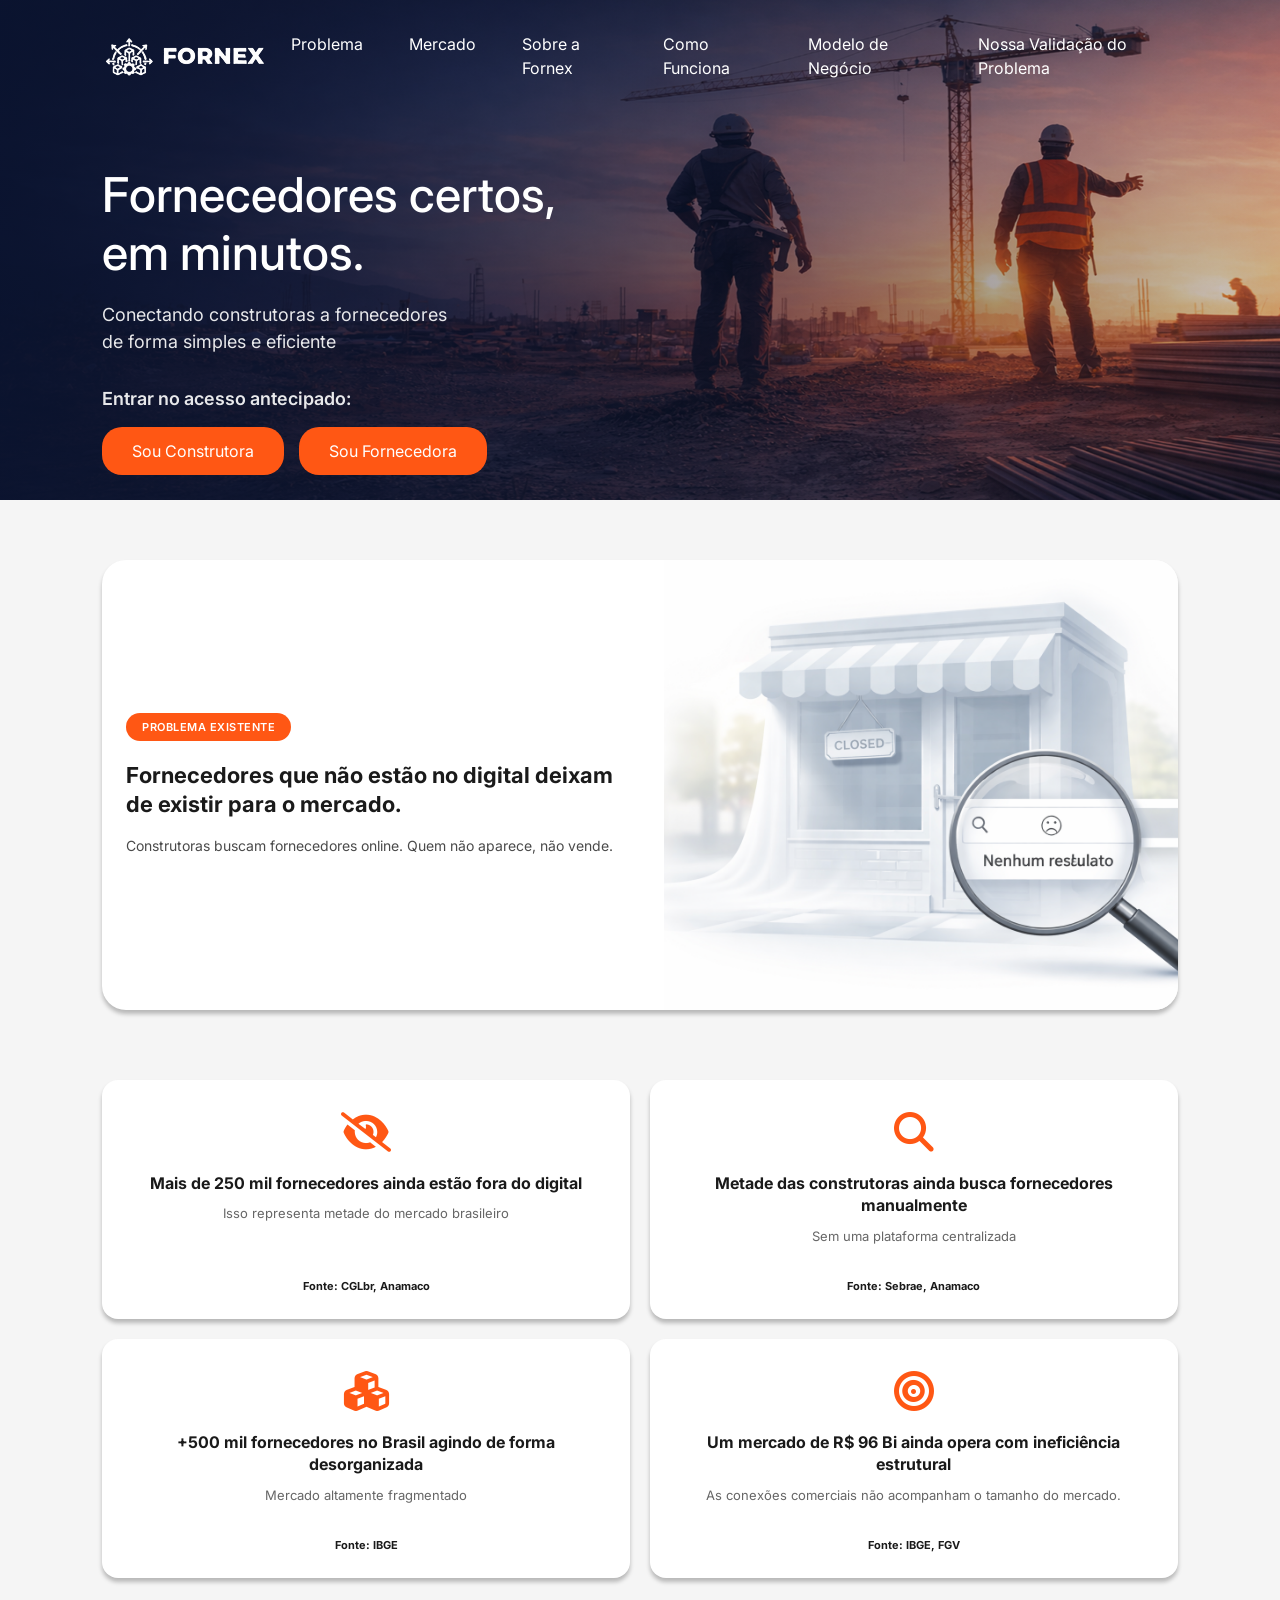
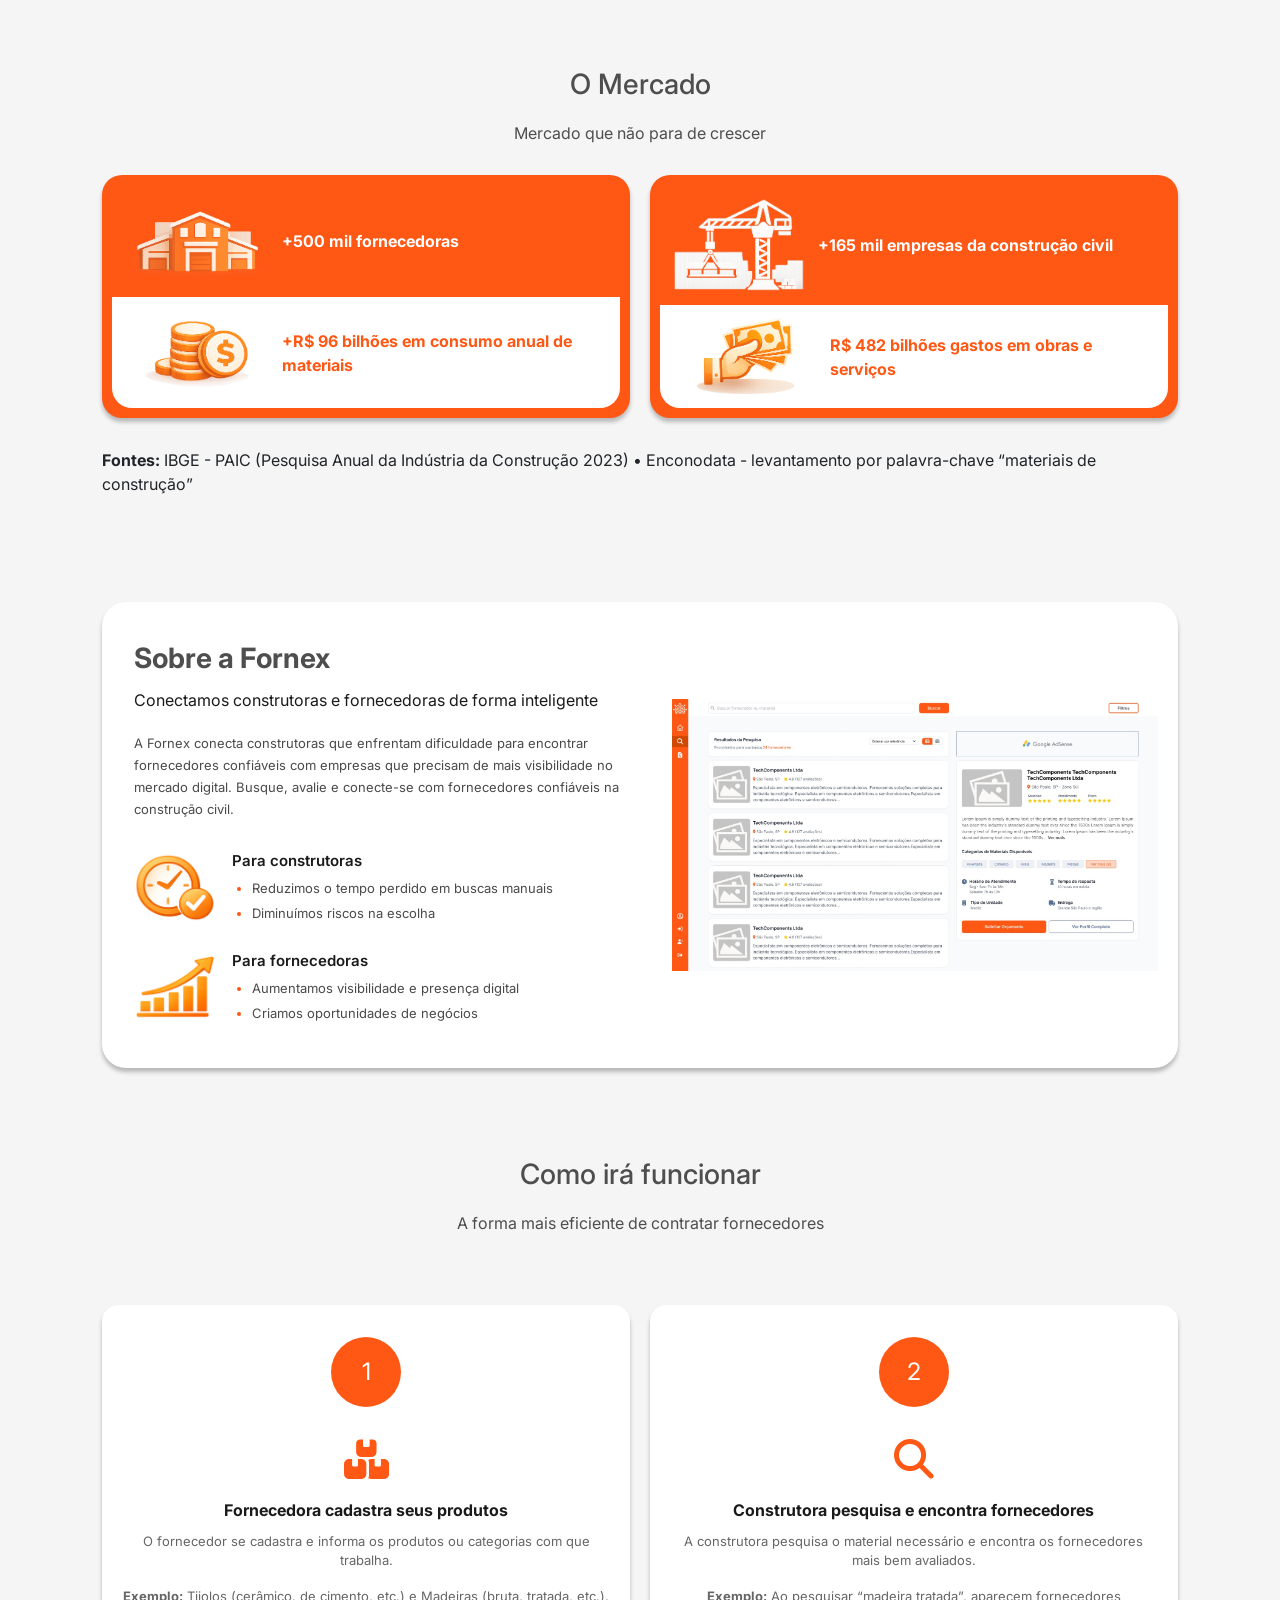
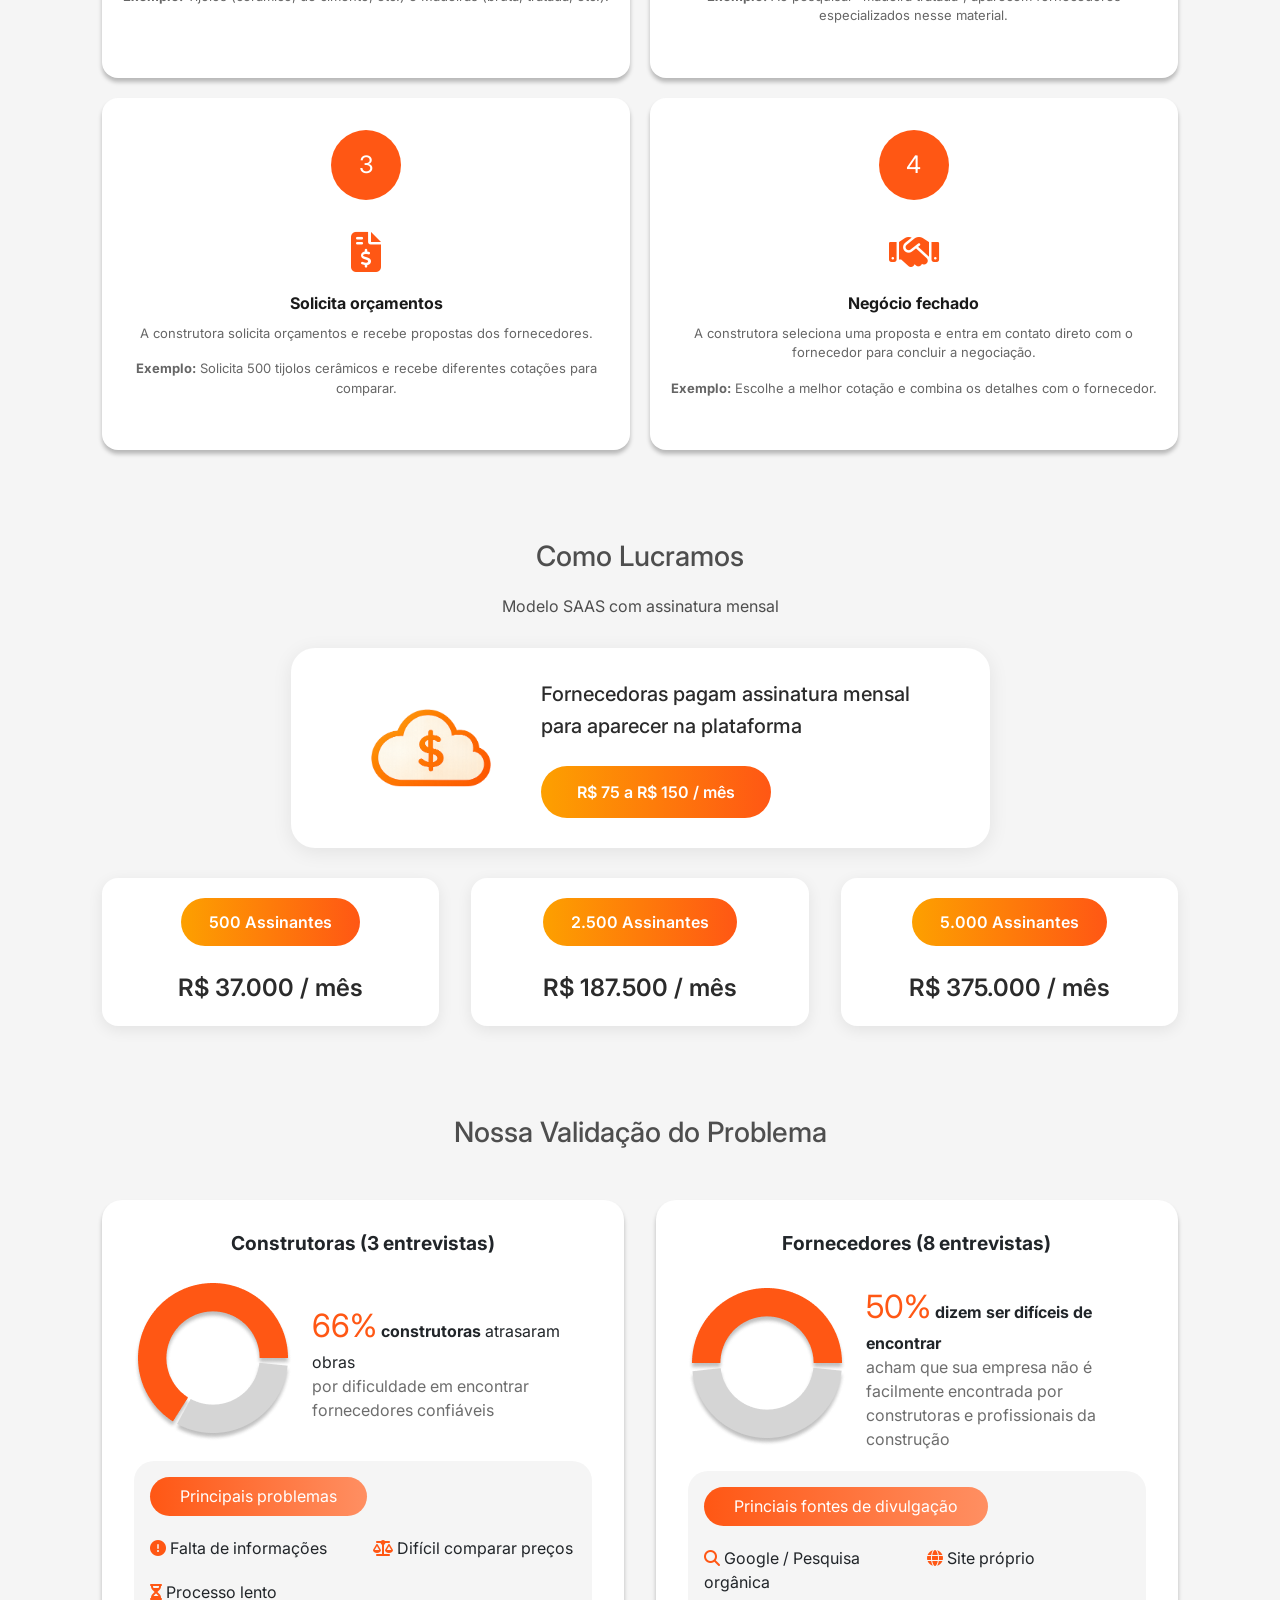
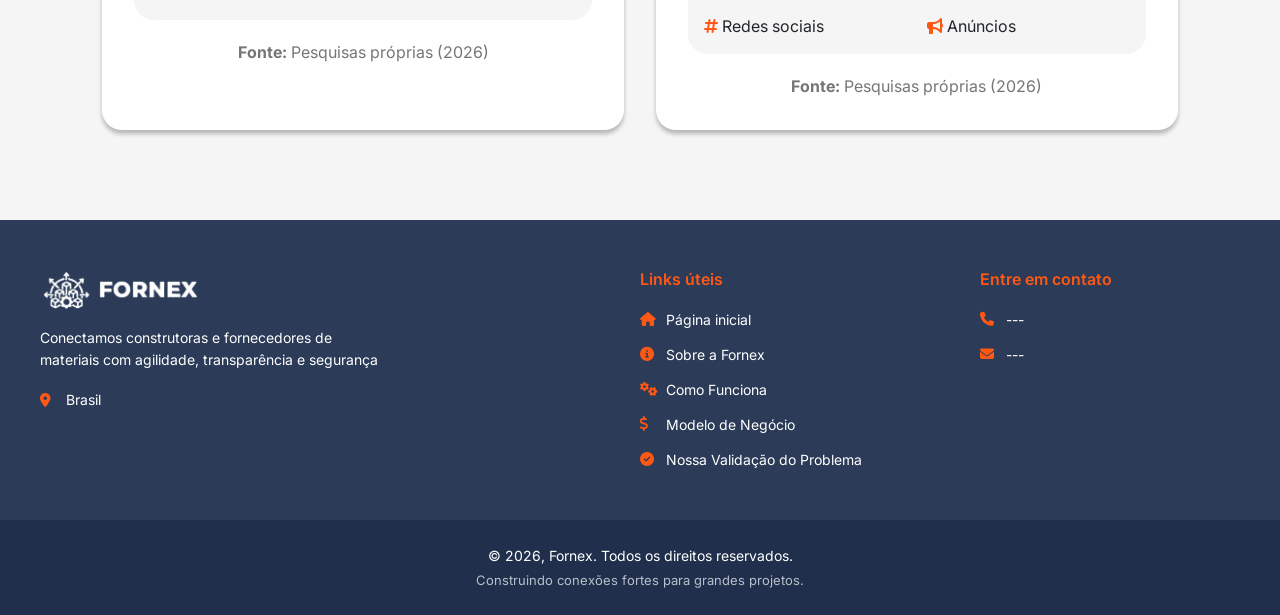
==== index.html @ e007c9b8 "fixing inconsistencies" ====
<!DOCTYPE html>
<html lang="pt-br">

<head>
    <meta charset="UTF-8">
    <meta name="viewport" content="width=device-width, initial-scale=1.0">
    <title>Fornex</title>
    <link rel="icon" href="shared/imgs/favicon/white-fornex.ico" type="image/x-icon">
    <link rel="stylesheet" href="shared/css/style.css">
    <link rel="stylesheet" href="shared/css/header.css">
    <link rel="stylesheet" href="shared/css/market-section.css">
    <link rel="stylesheet" href="shared/css/how-works.css">
    <link rel="stylesheet" href="shared/css/problem-validation.css">

    <link rel="stylesheet" href="shared/css/problem-section.css">
    <link rel="stylesheet" href="shared/css/about-section.css">
    <link rel="stylesheet" href="shared/css/profit-section.css">
    <link rel="stylesheet" href="shared/css/footer.css">
    <link href="https://cdn.jsdelivr.net/npm/bootstrap@5.3.2/dist/css/bootstrap.min.css" rel="stylesheet">
    <link rel="stylesheet" href="https://cdnjs.cloudflare.com/ajax/libs/font-awesome/6.5.1/css/all.min.css">
</head>

<body>
    <header class="hero" id="home">
        <nav class="navbar navbar-expand-lg bg-none">
            <div class="container-fluid">
                <a class="navbar-brand" href="#">
                    <img src="shared/imgs/Frame_21_orange 1.png" alt="Logo Fornex">
                </a>
                <button class="navbar-toggler" type="button" data-bs-toggle="collapse"
                    data-bs-target="#navbarNavDropdown" aria-controls="navbarNavDropdown" aria-expanded="false"
                    aria-label="Toggle navigation">
                    <span class="navbar-toggler-icon"></span>
                </button>
                <div class="collapse navbar-collapse" id="navbarNavDropdown">
                    <ul class="navbar-nav">
                        <li class="nav-item">
                            <a class="nav-link" aria-current="page" href="#problema">Problema</a>
                        </li>
                        <li class="nav-item">
                            <a class="nav-link" href="#mercado">Mercado</a>
                        </li>
                        <li class="nav-item">
                            <a class="nav-link" href="#sobre">Sobre a Fornex</a>
                        </li>
                        <li class="nav-item">
                            <a class="nav-link" href="#como-funciona">Como Funciona</a>
                        </li>
                        <li class="nav-item">
                            <a class="nav-link" href="#modelo-negocio">Modelo de Negócio</a>
                        </li>
                        <li class="nav-item">
                            <a class="nav-link" href="#validação-problema">Nossa Validação do Problema</a>
                        </li>
                    </ul>
                </div>
            </div>
        </nav>

        <div class="hero-content">
            <div>
                <h1>Fornecedores certos,<br> em minutos.</h1>

                <p>
                    Conectando construtoras a fornecedores<br>
                    de forma simples e eficiente
                </p>

                <p class="early-access-text">Entrar no acesso antecipado:</p>

                <div class="buttons">
                    <a href="https://docs.google.com/forms/d/1KFNcURXurGxkmOmbZhcmV2wtgbuQHsO9CJBOqynQ75Y/viewform"
                        target="_blank" class="btn-primary">Sou Construtora</a>
                    <a href="https://docs.google.com/forms/d/1VTUe161rTqBNPD-RwNwC976np0qFQpJ3BPXqv5guExA/viewform"
                        target="_blank" class="btn-primary">Sou Fornecedora</a>
                </div>
            </div>
        </div>
    </header>


    <section class="problem-section" id="problema">
        <div class="problem-container">
            <div class="problem-content">
                <span class="problem-badge">PROBLEMA EXISTENTE</span>
                <h2 class="problem-title">Fornecedores que não estão no digital deixam de existir para o mercado.
                </h2>
                <p class="problem-text">Construtoras buscam fornecedores online. Quem não aparece, não vende.</p>
            </div>
            <div class="problem-image">
                <img src="shared/imgs/problem-section/ghost-shop.png" alt="Loja fechada - fornecedor invisível">
            </div>
        </div>

        <div class="problem-cards">
            <div class="problem-card">
                <i class="fa-solid fa-eye-slash problem-card-icon"></i>
                <h3 class="problem-card-title">Mais de 250 mil fornecedores ainda estão fora do digital</h3>
                <p class="problem-card-description">Isso representa metade do mercado brasileiro</p>
                <span class="problem-card-source">Fonte: CGLbr, Anamaco</span>
            </div>
            <div class="problem-card">
                <i class="fa-solid fa-magnifying-glass problem-card-icon"></i>
                <h3 class="problem-card-title">Metade das construtoras ainda busca fornecedores manualmente</h3>
                <p class="problem-card-description">Sem uma plataforma centralizada</p>
                <span class="problem-card-source">Fonte: Sebrae, Anamaco</span>
            </div>
            <div class="problem-card">
                <i class="fa-solid fa-cubes problem-card-icon"></i>
                <h3 class="problem-card-title">+500 mil fornecedores no Brasil agindo de forma desorganizada</h3>
                <p class="problem-card-description">Mercado altamente fragmentado</p>
                <span class="problem-card-source">Fonte: IBGE</span>
            </div>
            <div class="problem-card">
                <i class="fa-solid fa-bullseye problem-card-icon"></i>
                <h3 class="problem-card-title">Um mercado de R$ 96 Bi ainda opera com ineficiência estrutural</h3>
                <p class="problem-card-description">As conexões comerciais não acompanham o tamanho do mercado.</p>
                <span class="problem-card-source">Fonte: IBGE, FGV</span>
            </div>
        </div>
    </section>

    <section class="market" id="mercado">
        <div class="section-title">
            <h2>O Mercado</h2>
            <p>Mercado que não para de crescer</p>
        </div>

        <div class="market-cards">
            <div class="market-card">
                <div class="card-section">
                    <img src="shared/imgs/house.png" alt="Image House">
                    <div>
                        <p>+500 mil fornecedoras</p>
                    </div>
                </div>
                <div class="card-section card-section-white">
                    <img src="shared/imgs/coins.png" alt="Image House">
                    <div>
                        <p>+R$ 96 bilhões em consumo anual de materiais</p>
                    </div>
                </div>
            </div>
            <div class="market-card">
                <div class="card-section">
                    <img src="shared/imgs/crane.png" alt="Image House">
                    <div>
                        <p>+165 mil empresas da construção civil</p>
                    </div>
                </div>
                <div class="card-section card-section-white">
                    <img src="shared/imgs/money.png" alt="Image House">
                    <div>
                        <p>R$ 482 bilhões gastos em obras e serviços</p>
                    </div>
                </div>
            </div>
        </div>

        <p class="fonts">
            <span>Fontes:</span>
            IBGE - PAIC (Pesquisa Anual da Indústria da Construção 2023) • Enconodata - levantamento por palavra-chave
            “materiais de construção”
        </p>

    </section>

    <section class="about-section" id="sobre">
        <div class="about-container">
            <div class="about-content">
                <h2 class="about-title">Sobre a Fornex</h2>
                <p class="about-subtitle">Conectamos construtoras e fornecedoras de forma inteligente</p>
                <p class="about-text">A Fornex conecta construtoras que enfrentam dificuldade para encontrar
                    fornecedores confiáveis com empresas que precisam de mais visibilidade no mercado digital. Busque,
                    avalie e conecte-se com fornecedores confiáveis na construção civil.</p>

                <div class="about-features">
                    <div class="about-feature">
                        <img src="shared/imgs/about-section/small-time-icon.png" alt="Ícone de tempo"
                            class="about-feature-icon">
                        <div class="about-feature-content">
                            <h3 class="about-feature-title">Para construtoras</h3>
                            <ul class="about-feature-list">
                                <li>Reduzimos o tempo perdido em buscas manuais</li>
                                <li>Diminuímos riscos na escolha</li>
                            </ul>
                        </div>
                    </div>

                    <div class="about-feature">
                        <img src="shared/imgs/about-section/small-graph-icon.png" alt="Ícone de crescimento"
                            class="about-feature-icon">
                        <div class="about-feature-content">
                            <h3 class="about-feature-title">Para fornecedoras</h3>
                            <ul class="about-feature-list">
                                <li>Aumentamos visibilidade e presença digital</li>
                                <li>Criamos oportunidades de negócios</li>
                            </ul>
                        </div>
                    </div>
                </div>
            </div>

            <div class="about-image">
                <img src="shared/imgs/about-section/search-page-example.jpg" alt="Exemplo de página de busca da Fornex">
            </div>
        </div>
    </section>

    <section class="how-works" id="como-funciona">
        <div class="section-title">
            <h2>Como irá funcionar</h2>
            <p>A forma mais eficiente de contratar fornecedores</p>
        </div>
        <div class="how-works-cards">
            <div class="how-works-card">
                <div class="how-works-number">1</div>
                <i class="fa-solid fa-boxes-stacked how-works-card-icon"></i>
                <h3 class="how-works-card-title">Fornecedora cadastra seus produtos</h3>
                <div class="how-works-card-description">
                    <p>O fornecedor se cadastra e informa os produtos ou categorias
                        com que trabalha.</p>
                    <p><strong>Exemplo:</strong> Tijolos (cerâmico, de cimento, etc.) e Madeiras
                        (bruta, tratada, etc.).</p>
                </div>
            </div>
            <div class="how-works-card">
                <div class="how-works-number">2</div>
                <i class="fa-solid fa-magnifying-glass how-works-card-icon"></i>
                <h3 class="how-works-card-title">Construtora pesquisa e encontra fornecedores</h3>
                <div class="how-works-card-description">
                    <p>A construtora pesquisa o material necessário e encontra os fornecedores mais bem avaliados.</p>
                    <p><strong>Exemplo:</strong> Ao pesquisar “madeira tratada”, aparecem fornecedores especializados
                        nesse material.</p>
                </div>
            </div>
            <div class="how-works-card">
                <div class="how-works-number">3</div>

                <i class="fa-solid fa-file-invoice-dollar how-works-card-icon"></i>
                <h3 class="how-works-card-title">Solicita orçamentos</h3>
                <div class="how-works-card-description">
                    <p>A construtora solicita orçamentos e recebe propostas dos fornecedores.</p>
                    <p><strong>Exemplo:</strong> Solicita 500 tijolos cerâmicos e recebe diferentes cotações para
                        comparar.</p>
                </div>
            </div>
            <div class="how-works-card">
                <div class="how-works-number">4</div>
                <i class="fa-solid fa-handshake how-works-card-icon"></i>
                <h3 class="how-works-card-title">Negócio fechado</h3>
                <div class="how-works-card-description">
                    <p>A construtora seleciona uma proposta e entra em contato direto com o fornecedor para concluir a
                        negociação.</p>
                    <p><strong>Exemplo:</strong> Escolhe a melhor cotação e combina os detalhes com o fornecedor.</p>
                </div>
            </div>
        </div>
    </section>

    <section class="profit-section" id="modelo-negocio">
        <div class="section-title">
            <h2>Como Lucramos</h2>
            <p>Modelo SAAS com assinatura mensal</p>
        </div>

        <div class="profit-main-card">
            <img src="shared/imgs/profit-section/profit-cloud.png" alt="Ícone de nuvem com cifrão"
                class="profit-cloud-icon">
            <div class="profit-main-content">
                <p class="profit-main-text">Fornecedoras pagam assinatura mensal<br>para aparecer na plataforma</p>
                <div class="profit-main-button">R$ 75 a R$ 150 / mês</div>
            </div>
        </div>

        <div class="profit-cards">
            <div class="profit-card">
                <div class="profit-card-badge">500 Assinantes</div>
                <p class="profit-card-value">R$ 37.000 / mês</p>
            </div>
            <div class="profit-card">
                <div class="profit-card-badge">2.500 Assinantes</div>
                <p class="profit-card-value">R$ 187.500 / mês</p>
            </div>
            <div class="profit-card">
                <div class="profit-card-badge">5.000 Assinantes</div>
                <p class="profit-card-value">R$ 375.000 / mês</p>
            </div>
        </div>
    </section>

    <section class="problem-validation" id="validação-problema">
        <div class="section-title">
            <h2>Nossa Validação do Problema</h2>
        </div>
        <div class="problem-validation-cards">
            <div class="problem-validation-card">
                <div class="problem-validation-card-title">
                    <h3>Construtoras (3 entrevistas)</h3>
                </div>
                <div class="problem-validation-card-data">
                    <img src="shared/imgs/builders_chart.png" alt="Gráfico representando 60% das construtoras">
                    <div>
                        <p class="problem-validation-card-data-main"><span>66%</span> <strong>construtoras</strong>
                            atrasaram obras</p>
                        <p class="problem-validation-card-data-secundary">por dificuldade em encontrar fornecedores
                            confiáveis</p>
                    </div>
                </div>
                <div class="main-problems">
                    <div class="main-problems-title">
                        <h4>Principais problemas</h4>
                    </div>
                    <div class="main-problems-card">
                        <div class="main-problems-card-data">
                            <i class="fa-solid fa-circle-exclamation"></i>
                            Falta de informações
                        </div>
                        <div class="main-problems-card-data">
                            <i class="fa-solid fa-scale-balanced"></i>
                            Difícil comparar preços
                        </div>
                        <div class="main-problems-card-data">
                            <i class="fa-solid fa-hourglass-half"></i>
                            Processo lento
                        </div>
                    </div>
                </div>

                <p class="problem-validation-fonts"><span>Fonte:</span> Pesquisas próprias (2026)</p>
            </div>
            <div class="problem-validation-card">
                <div class="problem-validation-card-title">
                    <h3>Fornecedores (8 entrevistas)</h3>
                </div>
                <div class="problem-validation-card-data">
                    <img src="shared/imgs/supliers_chart.png" alt="Gráfico representando fornecedores">
                    <div>
                        <p class="problem-validation-card-data-main"><span>50%</span> <strong>dizem ser difíceis de
                                encontrar</strong></p>
                        <p class="problem-validation-card-data-secundary">acham que sua empresa não é facilmente
                            encontrada por construtoras e profissionais da construção</p>
                    </div>
                </div>
                <div class="main-problems">
                    <div class="main-problems-title">
                        <h4>Princiais fontes de divulgação</h4>
                    </div>
                    <div class="main-problems-card">
                        <div class="main-problems-card-data">
                            <i class="fa-solid fa-magnifying-glass"></i>
                            Google / Pesquisa orgânica
                        </div>
                        <div class="main-problems-card-data">
                            <i class="fa-solid fa-globe"></i>
                            Site próprio
                        </div>
                        <div class="main-problems-card-data">
                            <i class="fa-solid fa-hashtag"></i>
                            Redes sociais
                        </div>
                        <div class="main-problems-card-data">
                            <i class="fa-solid fa-bullhorn"></i>
                            Anúncios
                        </div>
                    </div>
                </div>
                <p class="problem-validation-fonts"><span>Fonte:</span> Pesquisas próprias (2026)</p>
            </div>
        </div>
    </section>


    <footer class="footer">
        <div class="footer-top">
            <div class="footer-container">
                <div class="footer-brand">
                    <img src="shared/imgs/Frame_21_orange 1.png" alt="Logo Fornex" class="footer-logo">
                    <p class="footer-description">Conectamos construtoras e fornecedores de materiais com agilidade,
                        transparência e segurança</p>
                    <div class="footer-info">
                        <div class="footer-info-item">
                            <i class="fa-solid fa-location-dot"></i>
                            <span>Brasil</span>
                        </div>
                    </div>
                </div>

                <div class="footer-links">
                    <h3 class="footer-section-title">Links úteis</h3>
                    <ul class="footer-list">
                        <li><a href="#home"><i class="fa-solid fa-house"></i> Página inicial</a></li>
                        <li><a href="#sobre"><i class="fa-solid fa-info-circle"></i> Sobre a Fornex</a></li>
                        <li><a href="#como-funciona"><i class="fa-solid fa-gears"></i> Como Funciona</a></li>
                        <li><a href="#modelo-negocio"><i class="fa-solid fa-dollar-sign"></i> Modelo de Negócio</a></li>
                        <li><a href="#validação-problema"><i class="fa-solid fa-circle-check"></i> Nossa Validação do Problema</a></li>

                    </ul>
                </div>

                <div class="footer-support">
                    <h3 class="footer-section-title">Entre em contato</h3>
                    <ul class="footer-list">
                        <li><a href="#"><i class="fa-solid fa-phone"></i> ---</a></li>
                        <li><a href="#"><i class="fa-solid fa-envelope"></i> ---</a></li>
                    </ul>
                </div>
            </div>
        </div>

        <div class="footer-bottom">
            <div class="footer-container">
                <p class="footer-copyright"></p>
                <p class="footer-tagline">Construindo conexões fortes para grandes projetos.</p>
            </div>
        </div>
    </footer>

    <script src="https://cdn.jsdelivr.net/npm/bootstrap@5.3.2/dist/js/bootstrap.bundle.min.js"></script>
    <script src="scripts/footer.js"></script>
</body>

</html>
---- shared/css/style.css ----
@import url('https://fonts.googleapis.com/css2?family=Inter:ital,opsz,wght@0,14..32,100..900;1,14..32,100..900&display=swap');

* {
    margin: 0;
    padding: 0;
    box-sizing: border-box;
    font-family: "Inter", sans-serif;
}

section {
    display: flex;
    align-items: center;
    justify-content: center;
    padding: 30px 8%;
    flex-direction: column;
    gap: 30px;

    .section-title {
        color: #4E4E4E;
        display: flex;
        flex-direction: column;
        justify-content: center;
        align-items: center;
        text-align: center;

        h2 {
            font-size: 1.75rem;
            font-weight: 500;
            margin: 0;
            margin-bottom: 20px;
        }

        p {
            margin: 0;
            font-size: 1rem;
        }
    }
}

body {
    background-color: #F5F5F5 !important;
}
---- shared/css/header.css ----
.container-fluid {
    padding: 0 !important;
}

.hero {
    min-height: 500px;

    background-image:
        linear-gradient(to right, rgba(10, 20, 50, 0.85), rgba(10, 20, 50, 0.2)),
        url("../imgs/Frame_152.png");

    background-size: cover;
    background-repeat: no-repeat;
    background-position: center 30%;


    color: white;
    padding: 16px 8%;
    display: flex;
    flex-direction: column;
}

/* NAVBAR */

.navbar {
    display: flex;
    justify-content: space-between;
    align-items: center;
}

.menu {
    display: flex;
    gap: 30px;
}

.menu a {
    color: white;
    text-decoration: none;
    opacity: 0.8;
}

.navbar-collapse {
    justify-content: end;
}

.navbar-nav {
    gap: 30px;
}

.nav-link {
    color: white !important;
}

.nav-link:hover {
    color: #fff !important;
    text-decoration: underline !important;
}

.nav-link :focus {
    color: #fff !important;
    text-decoration: underline !important;
}

.navbar-toggler {
    color: #fff;
    border: var(--bs-border-width) solid #fff !important;
    ;
}

.navbar-toggler-icon {
    background-image: url("../imgs/toggler_icon.svg") !important;
}

/* HERO TEXT */

.hero-content {
    height: 100%;
    display: flex;
    align-items: center;
    margin-top: 70px;
}

.hero h1 {
    font-size: 48px;
    margin-bottom: 20px;
}

.hero p {
    font-size: 18px;
    margin-bottom: 30px;
    opacity: 0.9;
}

.early-access-text {
    font-size: 16px;
    margin-bottom: 15px !important;
    font-weight: 600;
}

/* BOTÕES */

.buttons {
    display: flex;
    gap: 15px;
    flex-wrap: wrap;
}

.btn-primary {
    background: #FF5714;
    border: none;
    padding: 12px 30px !important;
    border-radius: 20px;
    color: white;
    cursor: pointer;
    transition: all 0.3s ease;
    text-decoration: none !important;
    display: inline-block;
}

.btn-primary:hover,
.btn-primary:focus,
.btn-primary:visited {
    background: #94320c;
    color: white;
    text-decoration: none !important;
}

.btn-outline {
    background: transparent;
    border: 1px solid white;
    padding: 5px 30px !important;
    border-radius: 20px;
    color: white;

    transition: all 0.3s ease;

}

.btn-outline:hover {
    background: white;
    color: black;

}


@media (max-width:768px) {

    .hero {
        padding: 16px;
        background-position: center;

    }

    .hero h1 {
        font-size: 32px;
    }

    .hero p {
        font-size: 16px;
    }

    .menu {
        display: none;
    }

    .buttons {
        flex-direction: column;
        align-items: flex-start;
    }

    .btn-primary {
        width: 100%;
    }
}
---- shared/css/market-section.css ----
.market-cards {
    display: flex;
    gap: 20px;
    width: 100%;
    align-items: stretch;

    .market-card {
        background-color: #FF5714;
        padding: 10px;
        border-radius: 20px;
        flex: 1;
        display: flex;
        flex-direction: column;
        box-shadow: 0 4px 4px rgba(0, 0, 0, 0.25);

        .card-section {
            display: flex;
            align-items: center;
            gap: 10px;
            padding: 10px;
            flex: 1;

            p {
                color: #fff;
                font-weight: bolder;
                margin: 0;
            }

            img {
                max-height: 100px;
                max-width: 150px;
            }
        }

        .card-section-white {
            background-color: #fff;
            border-bottom-left-radius: 20px;
            border-bottom-right-radius: 20px;

            p {
                color: #FF5714;
                margin: 0;
            }
        }
    }
}

.fonts {
    span {
        font-weight: bold;

    }
}


@media (max-width:768px) {
    .market-cards {
        display: flex;
        flex-direction: column;
    }
}

@media (max-width:350px) {
    .card-section {
        display: flex;
        flex-direction: column;

        p {
            text-align: center;
        }
    }
}
---- shared/css/how-works.css ----
.how-works-cards {
    display: grid;
    grid-template-columns: repeat(4, 1fr);
    gap: 30px;
}

.how-works-card {
    background: #ffffff;
    border-radius: 16px;
    padding: 40px 24px 32px;
    box-shadow: 0 4px 4px rgba(0, 0, 0, 0.25);
    display: flex;
    flex-direction: column;
    align-items: center;
    text-align: center;
    min-height: 300px;
}

.how-works-number {
    background-color: #FF5714;
    width: 70px;
    height: 70px;
    font-size: 1.5rem;
    border-radius: 50%;
    
    display: flex;
    align-items: center;
    justify-content: center;

    color: white;
    margin-bottom: 2rem;
}

.how-works-card-icon {
    font-size: 48px;
    color: #FF5714;
    margin-bottom: 24px;
}

.how-works-card-title {
    font-size: 16px;
    font-weight: 700;
    color: #1a1a1a;
    margin-bottom: 12px;
    line-height: 1.4;
}

.how-works-card-description {
    font-size: 13px;
    color: #666666;
    line-height: 1.5;
    margin-bottom: auto;
    flex: 1;

}

.how-works-card-source {
    font-size: 11px;
    font-weight: 700;
    color: #1a1a1a;
    margin-top: 20px;
}

@media (max-width: 992px) {
    .how-works-cards {
        grid-template-columns: repeat(2, 1fr);
        margin-top: 50px;
    }

    .how-works-card {
        min-height: 300px;
    }
}

@media (max-width: 1300px) {
    .how-works-cards {
        grid-template-columns: 1fr 1fr;
        margin-top: 40px;
        gap: 20px;
    }

    .how-works-card {
        min-height: auto;
        padding: 32px 20px 24px;
    }

    .how-works-card-icon {
        font-size: 40px;
        margin-bottom: 20px;
    }

    .how-works-card-title {
        font-size: 16px;
        margin-bottom: 10px;
    }

    .how-works-card-description {
        font-size: 13px;
        margin-bottom: 12px;
    }

    .how-works-card-source {
        font-size: 11px;
    }
}

@media (max-width: 550px) {
    .how-works-cards {
        grid-template-columns: 1fr;
        margin-top: 40px;
        gap: 20px;
    }
}
---- shared/css/problem-validation.css ----
.problem-validation-cards {
    display: flex;
    gap: 32px;
    flex-direction: row;
    width: 100%;

    .problem-validation-card {
        width: 50%;
        background-color: #fff;
        padding: 32px;
        border-radius: 20px;
        box-shadow: 0 4px 4px rgba(0, 0, 0, 0.25);

        display: flex;
        flex-direction: column;
        gap: 20px;

        .problem-validation-card-title {
            display: flex;
            align-items: center;
            justify-content: center;

            h3 {
                font-size: 1.2rem;
                font-weight: bold;
            }
        }

        .problem-validation-card-data {
            display: flex;
            align-items: center;
            justify-content: center;
            gap: 20px;

            p {
                margin: 0;
            }

            .problem-validation-card-data-main {
                span {
                    color: #FF5714;
                    font-size: 2rem;
                }
            }

            .problem-validation-card-data-secundary {
                color: #6D6D6D;
            }
        }

        .main-problems {
            display: flex;
            flex-direction: column;
            gap: 20px;
            background-color: #F5F5F5;
            border-radius: 20px;
            padding: 16px;

            .main-problems-title {
                background: linear-gradient(to right, #FF5714, #FF8F62);
                width: fit-content;
                padding: 10px 30px;
                border-radius: 50px;

                h4 {
                    margin: 0;
                    font-size: 1rem;
                    color: #fff;
                    font-weight: 400;
                }


            }

            .main-problems-card {
                display: grid;
                grid-template-columns: 1fr 1fr;
                gap: 20px;

                .main-problems-card-data {
                    font-size: 1rem;
                }

                p {
                    margin: 0;
                }

                i {
                    color: #FF5714;
                }
            }
        }

        .problem-validation-fonts {
            color: #767676;
            margin: 0;
            text-align: center;
            span {
                font-weight: bold;
            }
        }
    }
}

@media (max-width: 992px) {}

@media (max-width: 1100px) {
    .problem-validation-cards {
        flex-direction: column !important;
        align-items: center;
    }

    .problem-validation-card {
        width: 100% !important;
    }
}

@media (max-width: 550px) {
    .problem-validation-card {
        padding: 16px !important;
        h3 {
            text-align: center;
        }

        .problem-validation-card-data {
            flex-direction: column;
        }

        .main-problems-card {
            grid-template-columns: 1fr !important;
        }
    }
}
---- shared/css/problem-section.css ----
.problem-container {
    background: #ffffff;
    border-radius: 24px;
    display: flex;
    align-items: stretch;
    justify-content: space-between;
    gap: 0;
    box-shadow: 0 4px 4px rgba(0, 0, 0, 0.25);
    height: 352px;
    overflow: hidden;
    width: 100%;
}

.problem-content {
    flex: 1;
    padding: 48px;
    display: flex;
    flex-direction: column;
    justify-content: center;
}

.problem-badge {
    background: #FF5714;
    color: white;
    padding: 8px 20px;
    border-radius: 20px;
    font-size: 12px;
    font-weight: 600;
    display: inline-block;
    margin-bottom: 20px;
    letter-spacing: 0.5px;
    width: fit-content;
}

.problem-title {
    font-size: 28px;
    font-weight: 700;
    color: #1a1a1a;
    margin-bottom: 16px;
    line-height: 1.3;
}

.problem-text {
    font-size: 16px;
    color: #4a4a4a;
    line-height: 1.6;
    margin: 0;
}

.problem-image {
    flex: 1;
    min-width: 40%;
    background-image: url('../imgs/problem-section/ghost-shop.png');
    background-size: cover;
    background-position: center;
    background-repeat: no-repeat;
    min-height: 352px;
}

.problem-image img {
    display: none;
}

.problem-cards {
    display: grid;
    grid-template-columns: repeat(4, 1fr);
    gap: 30px;
    margin-top: 50px;
}

.problem-card {
    background: #ffffff;
    border-radius: 16px;
    padding: 40px 24px 32px;
    box-shadow: 0 4px 4px rgba(0, 0, 0, 0.25);
    display: flex;
    flex-direction: column;
    align-items: center;
    text-align: center;
    min-height: 300px;
}

.problem-card-icon {
    font-size: 48px;
    color: #FF5714;
    margin-bottom: 24px;
}

.problem-card-title {
    font-size: 16px;
    font-weight: 700;
    color: #1a1a1a;
    margin-bottom: 12px;
    line-height: 1.4;
}

.problem-card-description {
    font-size: 13px;
    color: #666666;
    line-height: 1.5;
    margin-bottom: auto;
    flex: 1;
}

.problem-card-source {
    font-size: 11px;
    font-weight: 700;
    color: #1a1a1a;
    margin-top: 20px;
}

@media (max-width: 992px) {
    .problem-container {
        flex-direction: column;
        height: auto;
        min-height: 500px;
    }

    .problem-content {
        padding: 40px;
        text-align: center;
        align-items: center;
    }

    .problem-title {
        font-size: 24px;
    }

    .problem-image {
        min-height: 300px;
    }

    .problem-cards {
        grid-template-columns: repeat(2, 1fr);
        margin-top: 0;
    }

    .problem-card {
        min-height: 300px;
    }
}

@media (max-width: 1300px) {
    .problem-section {
        padding: 60px 8%;
    }

    .problem-container {
        min-height: 450px;
    }

    .problem-content {
        padding: 30px 24px;
    }

    .problem-title {
        font-size: 22px;
    }

    .problem-text {
        font-size: 14px;
    }

    .problem-badge {
        font-size: 11px;
        padding: 6px 16px;
    }

    .problem-image {
        min-height: 250px;
    }

    .problem-cards {
        grid-template-columns: 1fr 1fr;
        margin-top: 40px;
        gap: 20px;
    }

    .problem-card {
        min-height: auto;
        padding: 32px 20px 24px;
    }

    .problem-card-icon {
        font-size: 40px;
        margin-bottom: 20px;
    }

    .problem-card-title {
        font-size: 16px;
        margin-bottom: 10px;
    }

    .problem-card-description {
        font-size: 13px;
        margin-bottom: 12px;
    }

    .problem-card-source {
        font-size: 11px;
    }
}

@media (max-width: 550px) {
    .problem-cards {
        grid-template-columns: 1fr;
        margin-top: 0;
        gap: 20px;
    }
}
---- shared/css/about-section.css ----
.about-section {
    padding: 60px 8%;
}

.about-container {
    background: #ffffff;
    border-radius: 24px;
    display: flex;
    align-items: stretch;
    justify-content: space-between;
    gap: 0;
    box-shadow: 0 4px 4px rgba(0, 0, 0, 0.25);
    overflow: hidden;
    width: 100%;
}

.about-content {
    flex: 1;
    padding: 48px;
    display: flex;
    flex-direction: column;
    justify-content: center;
}

.about-title {
    font-size: 32px;
    font-weight: 700;
    color: #4E4E4E;
    margin-bottom: 12px;
}

.about-subtitle {
    font-size: 18px;
    font-weight: 400;
    color: #1a1a1a;
    margin-bottom: 20px;
}

.about-text {
    font-size: 14px;
    color: #4a4a4a;
    line-height: 1.7;
    margin-bottom: 32px;
}

.about-features {
    display: flex;
    flex-direction: column;
    gap: 24px;
}

.about-feature {
    display: flex;
    gap: 16px;
    align-items: flex-start;
}

.about-feature-icon {
    width: 92px;
    height: 80px;
    flex-shrink: 0;
    object-fit: contain;
}

.about-feature-content {
    flex: 1;
}

.about-feature-title {
    font-size: 16px;
    font-weight: 600;
    color: #1a1a1a;
    margin-bottom: 8px;
}

.about-feature-list {
    margin: 0;
    padding-left: 20px;
    list-style-type: disc;
}

.about-feature-list li {
    font-size: 14px;
    color: #4a4a4a;
    line-height: 1.6;
    margin-bottom: 4px;
}

.about-feature-list li::marker {
    color: #FF5714;
}

.about-image {
    flex: 1;
    min-width: 45%;
    display: flex;
    align-items: center;
    justify-content: center;
    padding: 14px;
}

.about-image img {
    width: 100%;
    height: auto;
    object-fit: contain;
    max-height: 500px;
}

@media (max-width: 992px) {
    .about-container {
        flex-direction: column;
    }

    .about-content {
        padding: 40px;
        text-align: center;
        align-items: center;
    }

    .about-title {
        font-size: 28px;
    }

    .about-subtitle {
        font-size: 16px;
    }

    .about-features {
        align-items: center;
    }

    .about-feature {
        flex-direction: column;
        align-items: center;
        text-align: center;
    }

    .about-feature-list {
        list-style: none;
        padding-left: 0;
    }

    .about-feature-list li::marker {
        content: none;
    }

    .about-image {
        min-height: 300px;
        padding: 32px;
    }

    .about-image img {
        max-height: 400px;
    }
}

@media (max-width: 1300px) {
    .about-section {
        padding: 60px 8%;
    }

    .about-content {
        padding: 40px 32px;
    }

    .about-title {
        font-size: 28px;
    }

    .about-subtitle {
        font-size: 16px;
    }

    .about-text {
        font-size: 13px;
    }

    .about-feature-icon {
        width: 82px;
        height: 70px;
    }

    .about-feature-title {
        font-size: 15px;
    }

    .about-feature-list li {
        font-size: 13px;
    }

    .about-image {
        padding: 20px;
    }

    .about-image img {
        max-height: 450px;
    }
}

@media (max-width: 550px) {
    .about-section {
        padding: 40px 5%;
    }

    .about-content {
        padding: 32px 24px;
    }

    .about-title {
        font-size: 24px;
    }

    .about-subtitle {
        font-size: 14px;
    }

    .about-text {
        font-size: 12px;
    }

    .about-feature-icon {
        width: 68px;
        height: 60px;
    }

    .about-image {
        padding: 16px;
    }

    .about-image img {
        max-height: 350px;
    }
}
---- shared/css/profit-section.css ----
.profit-section {
    background-color: #F5F5F5;
    padding: 60px 8%;
}

.profit-section .section-title h2 {
    margin-bottom: 20px;
}

.profit-main-card {
    background: white;
    border-radius: 24px;
    padding: 30px 80px;
    box-shadow: 0 4px 20px rgba(0, 0, 0, 0.08);
    display: flex;
    align-items: center;
    justify-content: center;
    gap: 50px;
    width: fit-content;
}

.profit-cloud-icon {
    width: 120px;
    height: auto;
    flex-shrink: 0;
}

.profit-main-content {
    display: flex;
    flex-direction: column;
    gap: 24px;
}

@media (max-width: 768px) {
    .profit-main-content {
        gap: 16px;
    }
}

.profit-main-text {
    font-size: 1.25rem;
    color: #2B2B2B;
    font-weight: 500;
    margin: 0;
    line-height: 1.6;
}

.profit-main-button {
    background: linear-gradient(90deg, #FDA000 0%, #FF5714 100%);
    border: none;
    border-radius: 50px;
    padding: 14px 36px;
    color: white;
    font-size: 1rem;
    font-weight: 600;
    cursor: default;
    align-self: flex-start;
}

.profit-cards {
    display: grid;
    grid-template-columns: repeat(3, 1fr);
    gap: 32px;
    width: 100%;
    max-width: 1200px;
}

.profit-card {
    background: white;
    border-radius: 16px;
    padding: 20px 40px;
    box-shadow: 0 4px 15px rgba(0, 0, 0, 0.08);
    display: flex;
    flex-direction: column;
    align-items: center;
    justify-content: center;
    gap: 24px;
}

.profit-card-badge {
    background: linear-gradient(90deg, #FDA000 0%, #FF5714 100%);
    color: white;
    padding: 12px 28px;
    border-radius: 50px;
    font-size: 1rem;
    font-weight: 600;
    text-align: center;
}

.profit-card-value {
    font-size: 1.5rem;
    color: #2B2B2B;
    font-weight: 600;
    margin: 0;
}

@media (max-width: 1024px) {
    .profit-cards {
        grid-template-columns: 1fr;
        gap: 24px;
    }
}

@media (max-width: 768px) {
    .profit-main-card {
        flex-direction: column;
        padding: 50px 40px;
        gap: 20px;
        text-align: center;
        width: 100%;
    }

    .profit-cloud-icon {
        width: 120px;
    }

    .profit-main-text {
        font-size: 1.1rem;
    }

    .profit-main-button {
        align-self: center;
    }

    .profit-card-value {
        font-size: 1.4rem;
    }
}

@media (max-width: 480px) {
    .profit-section {
        padding: 40px 5%;
    }

    .profit-main-card {
        padding: 30px 20px;
        width: 100%;
    }

    .profit-main-text {
        font-size: 1rem;
    }

    .profit-main-button {
        font-size: 0.9rem;
        padding: 10px 24px;
    }

    .profit-cloud-icon {
        width: 100px;
    }
}
---- shared/css/footer.css ----
.footer {
    color: #ffffff;
    margin-top: 60px;
}

.footer-top {
    background-color: #2B3B58;
    padding: 50px 20px;
}

.footer-container {
    max-width: 1200px;
    margin: 0 auto;
    display: grid;
    grid-template-columns: 2fr 1fr 1fr;
    gap: 80px;
}

.footer-brand {
    display: flex;
    flex-direction: column;
    gap: 18px;
}

.footer-logo {
    width: 160px;
    height: auto;
}

.footer-description {
    font-size: 14px;
    line-height: 1.6;
    color: #ffffff;
    margin: 0;
    max-width: 350px;
}

.footer-info {
    display: flex;
    flex-direction: column;
    gap: 12px;
}

.footer-info-item {
    display: flex;
    align-items: center;
    gap: 10px;
    font-size: 14px;
    color: #ffffff;
}

.footer-info-item i {
    color: #FF5714;
    font-size: 14px;
    width: 16px;
}

.footer-section-title {
    color: #FF5714;
    font-size: 16px;
    font-weight: 600;
    margin: 0 0 20px 0;
}

.footer-list {
    list-style: none;
    padding: 0;
    margin: 0;
    display: flex;
    flex-direction: column;
    gap: 14px;
}

.footer-list a {
    color: #ffffff;
    text-decoration: none;
    font-size: 14px;
    display: flex;
    align-items: center;
    gap: 10px;
    transition: color 0.3s ease;
}

.footer-list a:hover {
    color: #FF5714;
}

.footer-list a i {
    color: #FF5714;
    font-size: 14px;
    width: 16px;
}

.footer-bottom {
    background-color: #20304C;
    padding: 25px 20px;
    text-align: center;
}

.footer-bottom .footer-container {
    display: block;
}

.footer-copyright {
    font-size: 14px;
    color: #ffffff;
    margin: 0 0 5px 0;
}

.footer-tagline {
    font-size: 13px;
    color: #B8BFC9;
    margin: 0;
}

@media (max-width: 992px) {
    .footer-container {
        grid-template-columns: 1fr 1fr;
        gap: 50px;
    }

    .footer-brand {
        grid-column: 1 / -1;
    }
}

@media (max-width: 576px) {
    .footer-top {
        padding: 40px 20px;
    }

    .footer-container {
        grid-template-columns: 1fr;
        gap: 40px;
    }

    .footer-logo {
        width: 140px;
    }

    .footer-description {
        font-size: 13px;
    }

    .footer-bottom {
        padding: 20px;
    }

    .footer-copyright,
    .footer-tagline {
        font-size: 12px;
    }
}
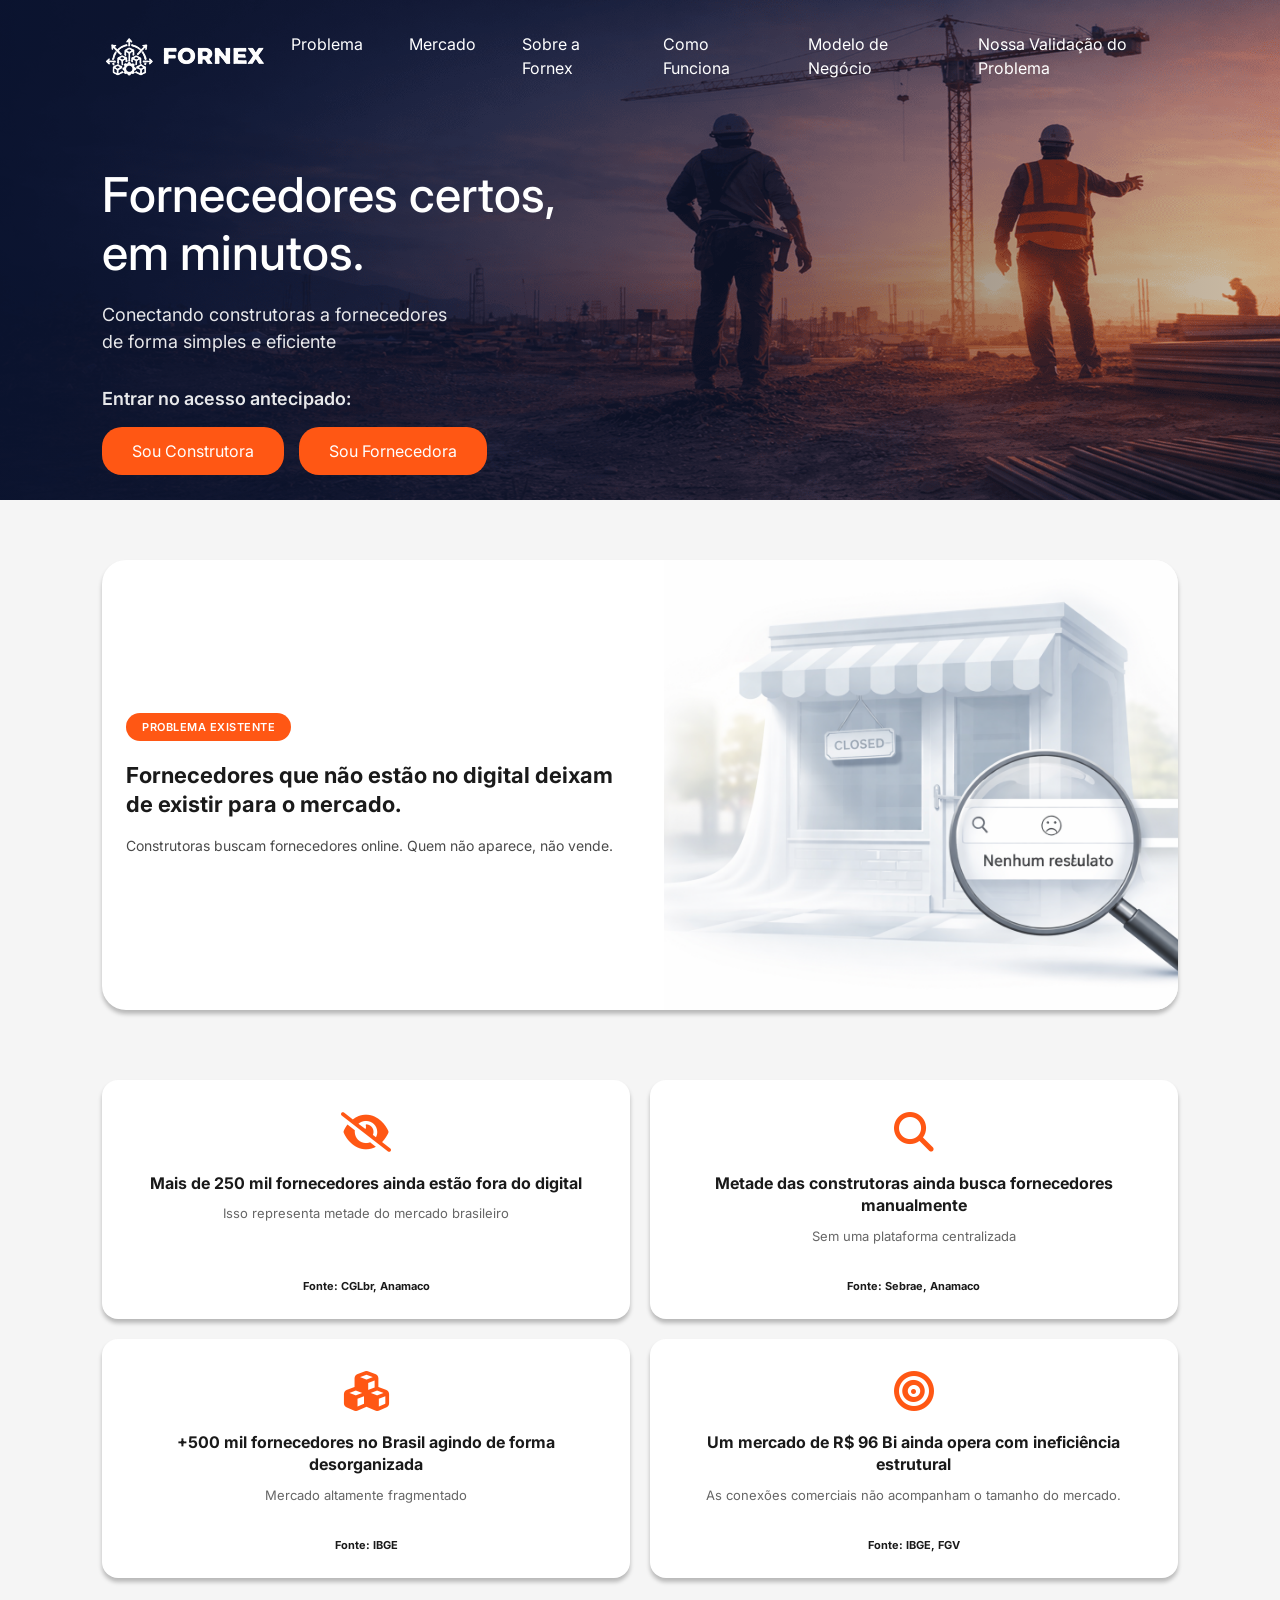
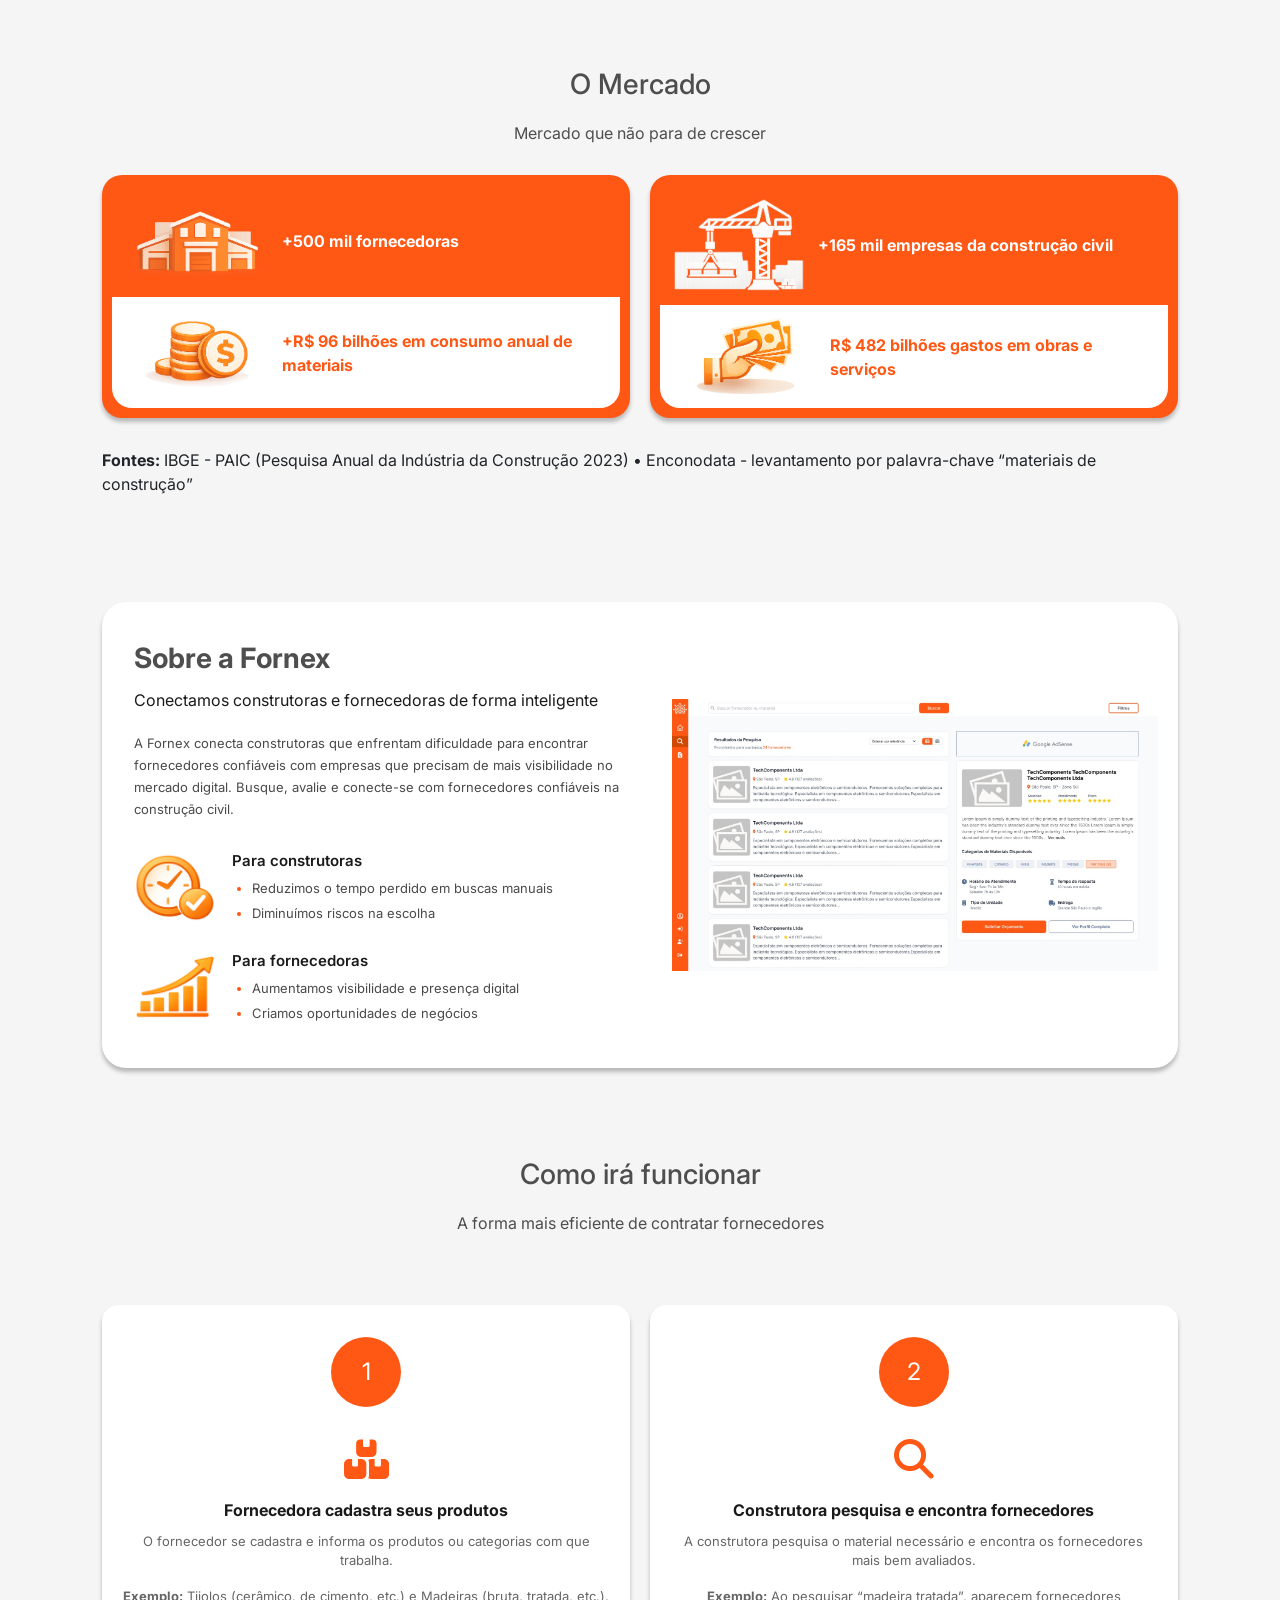
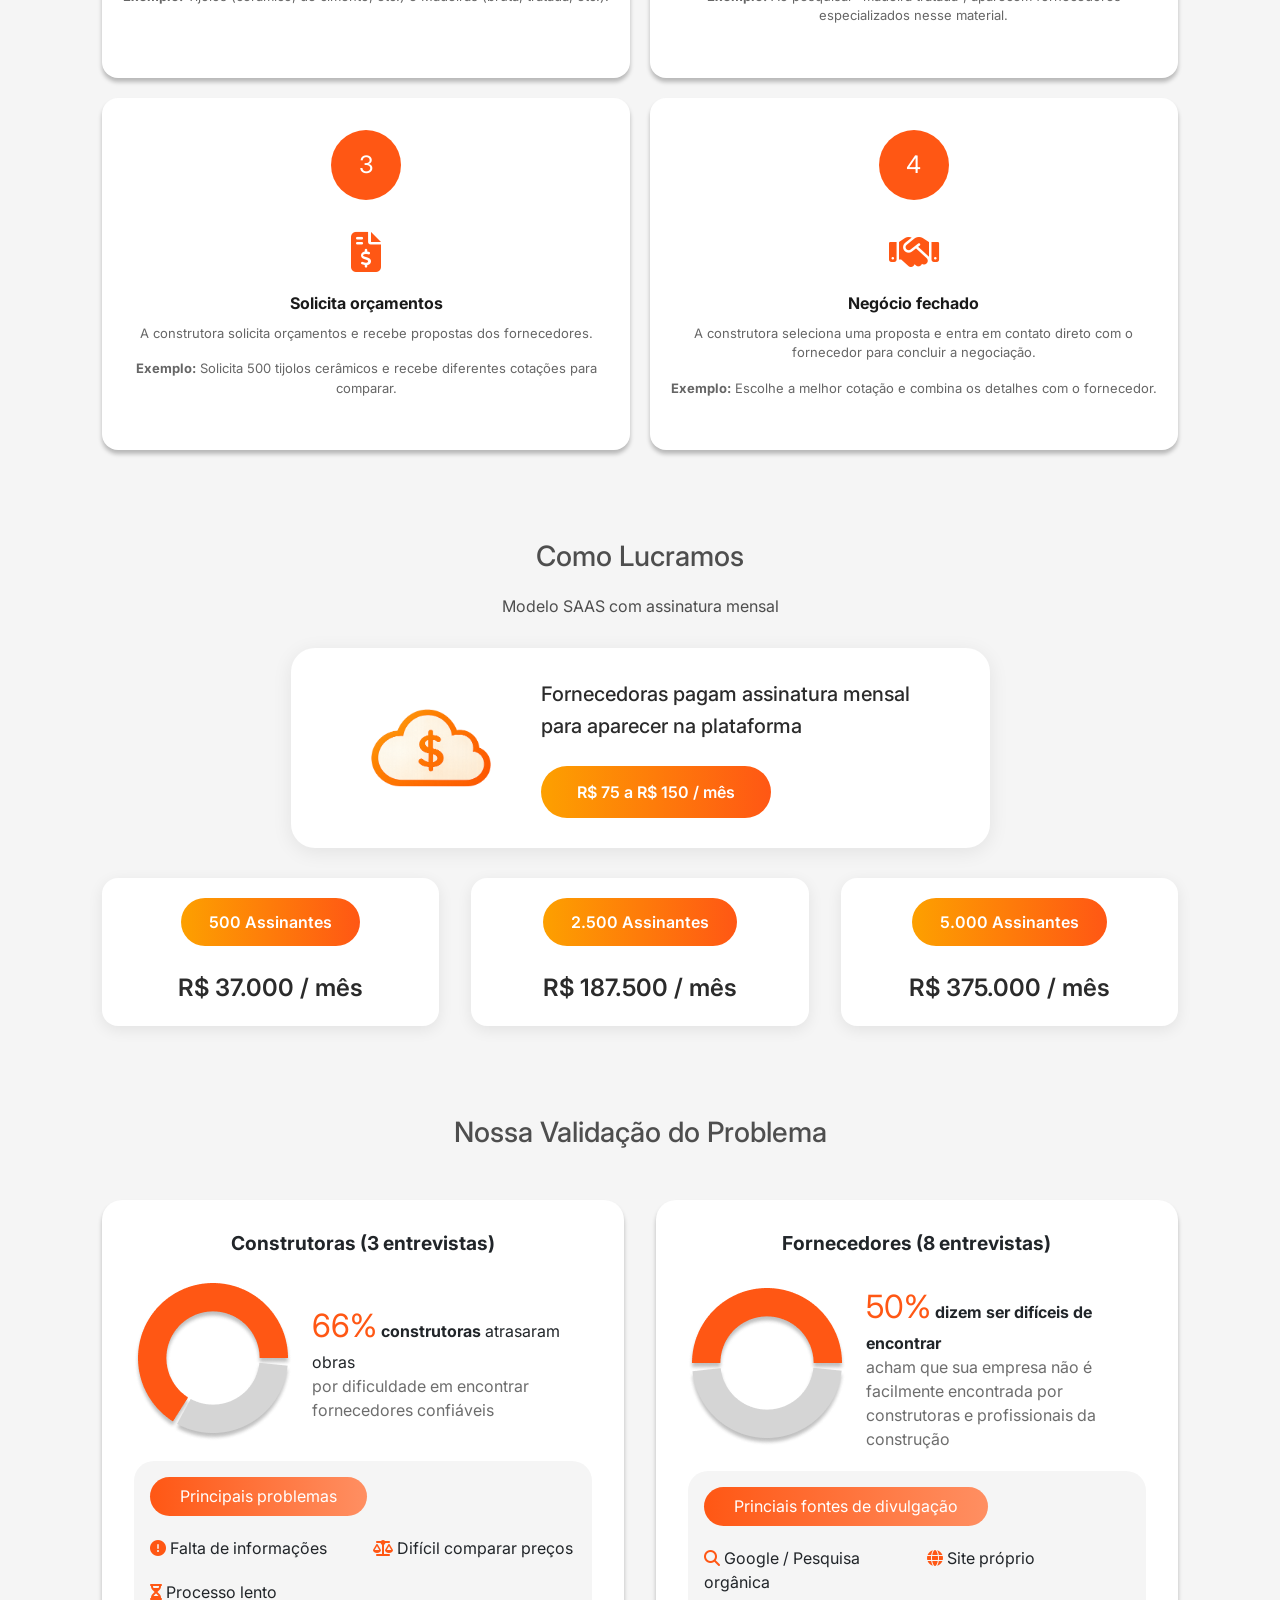
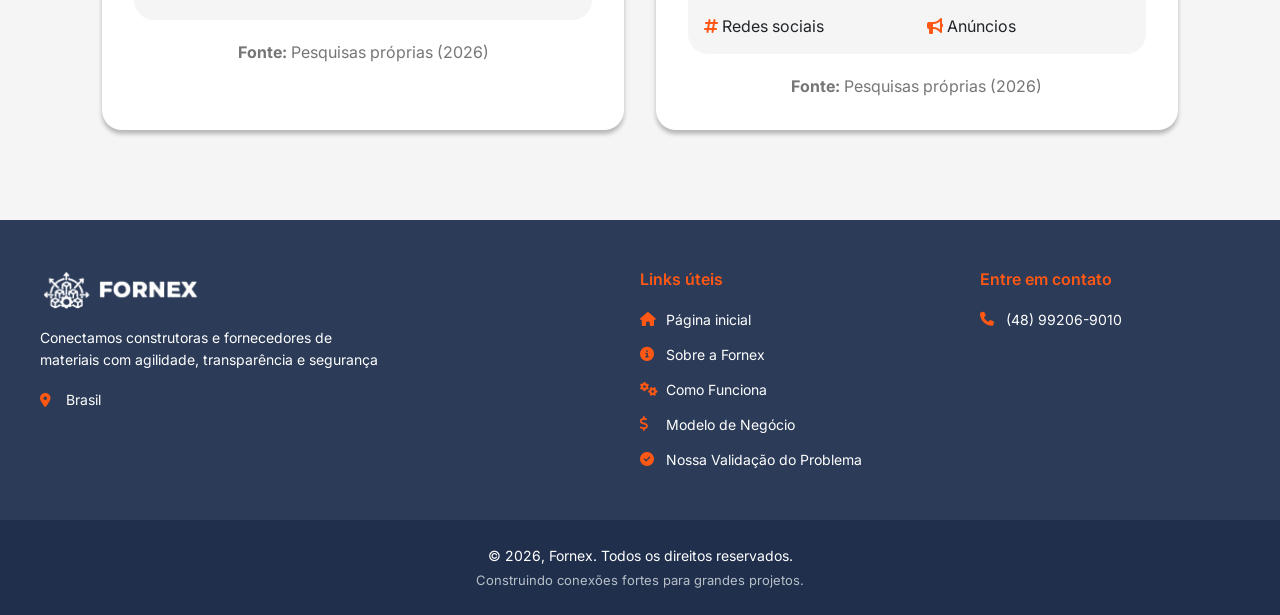
==== commit 6e634795: "add fornex contact number" ====
--- a/index.html
+++ b/index.html
@@ -401,8 +401,7 @@
                 <div class="footer-support">
                     <h3 class="footer-section-title">Entre em contato</h3>
                     <ul class="footer-list">
-                        <li><a href="#"><i class="fa-solid fa-phone"></i> ---</a></li>
-                        <li><a href="#"><i class="fa-solid fa-envelope"></i> ---</a></li>
+                        <li><a href="https://wa.me/5548992069010" target="_blank" rel="noopener noreferrer"><i class="fa-solid fa-phone"></i> (48) 99206-9010</a></li>
                     </ul>
                 </div>
             </div>
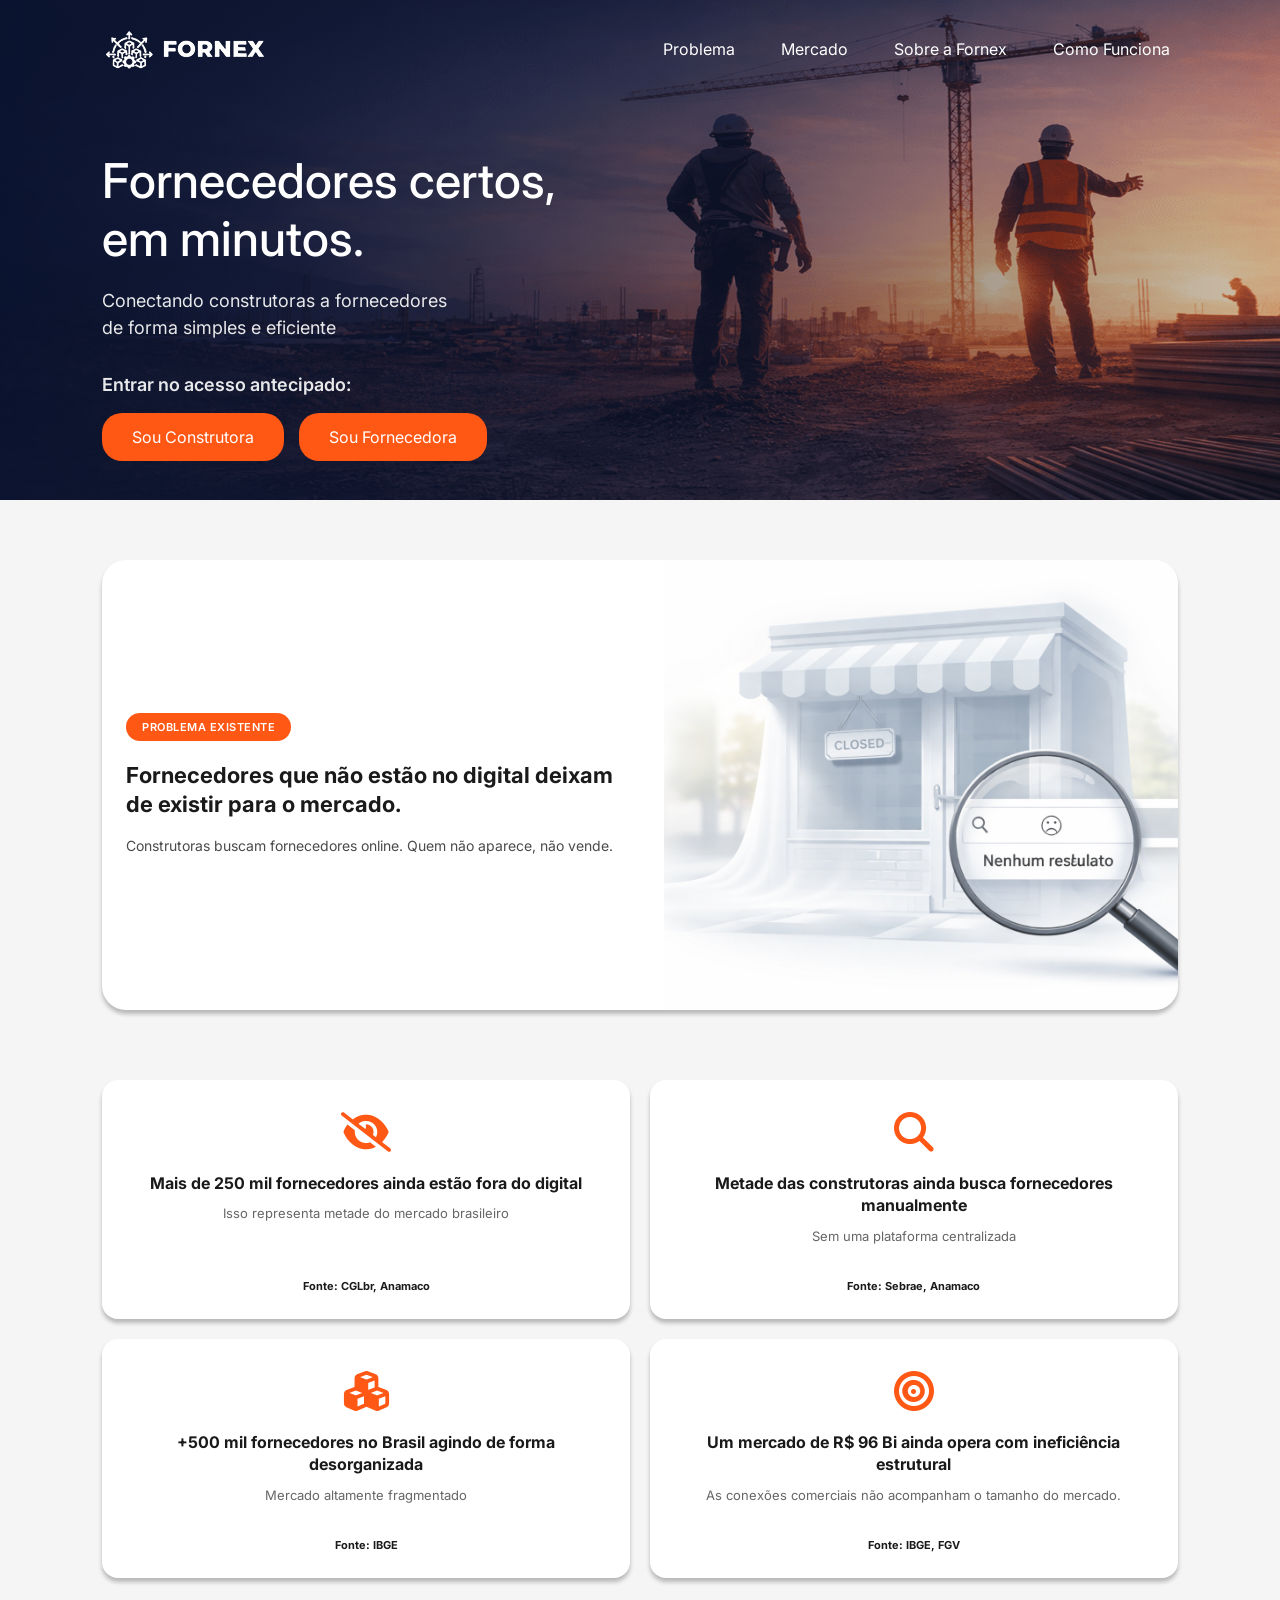
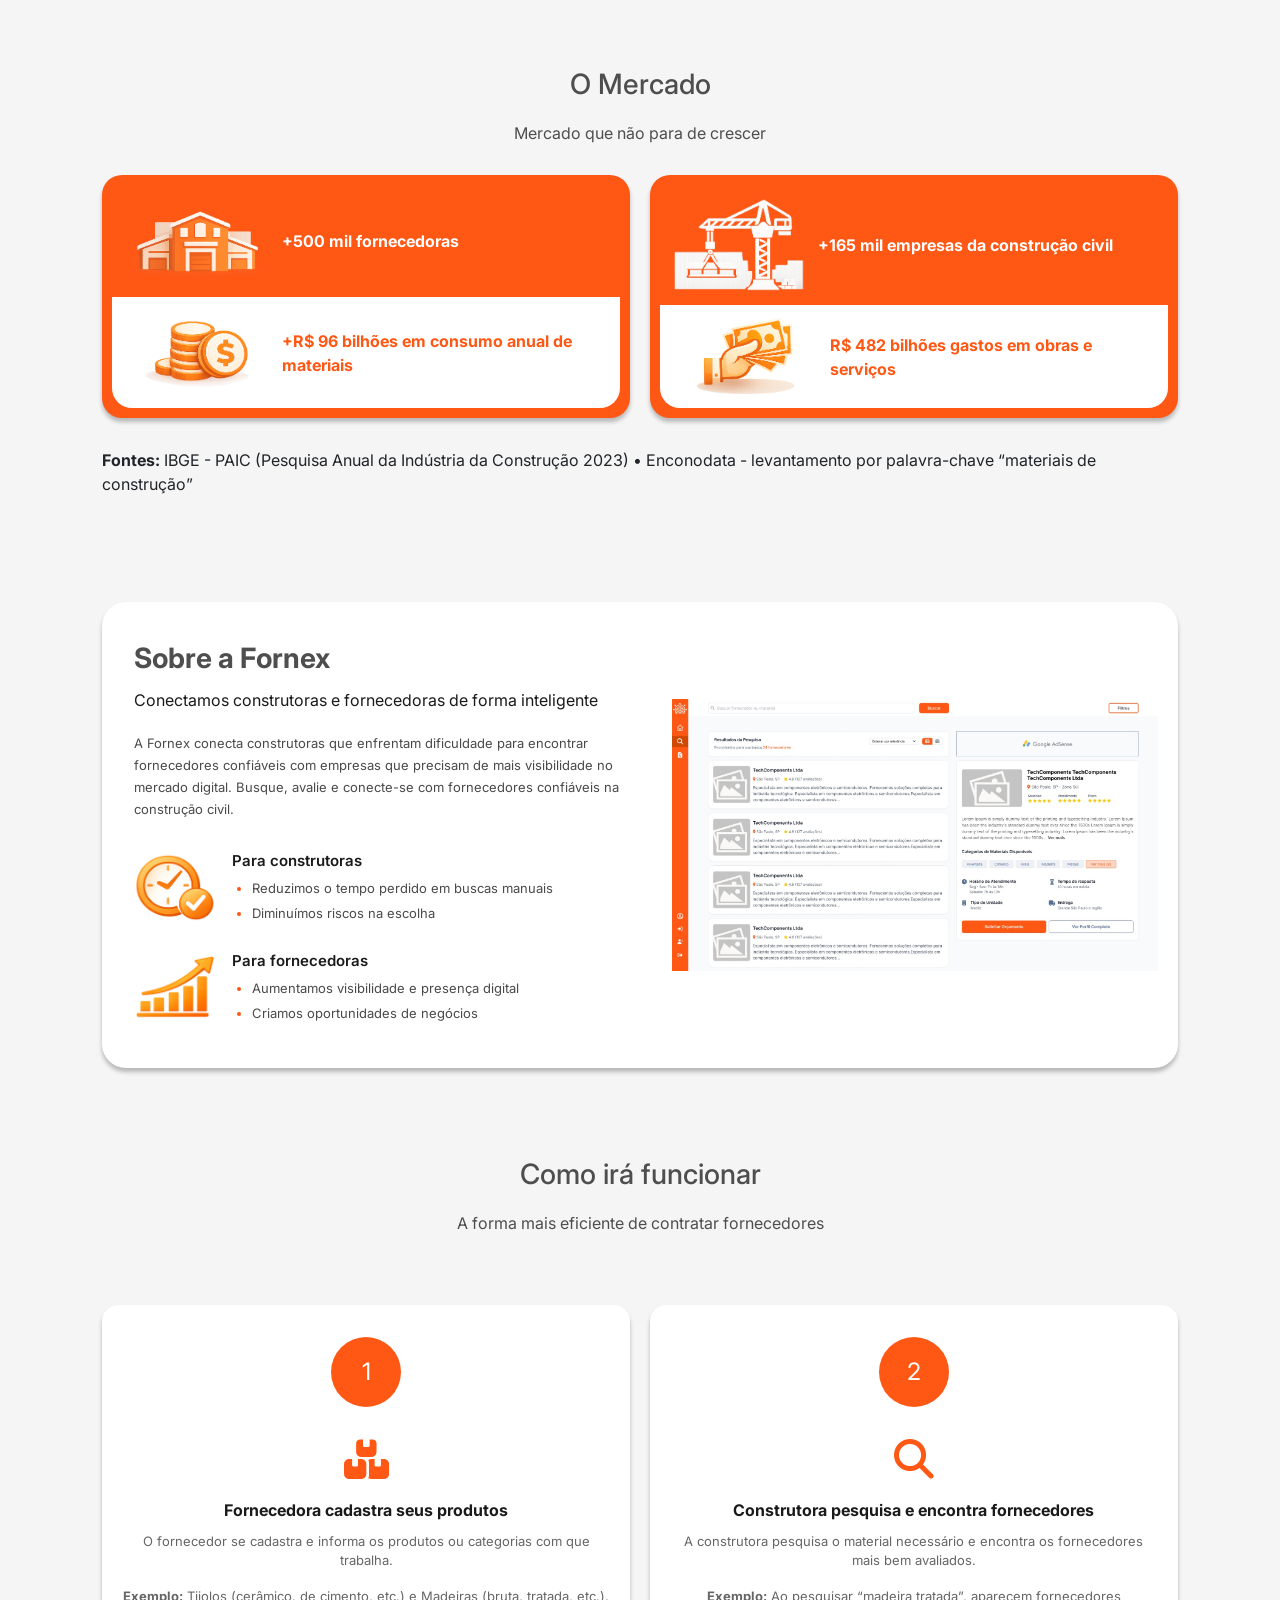
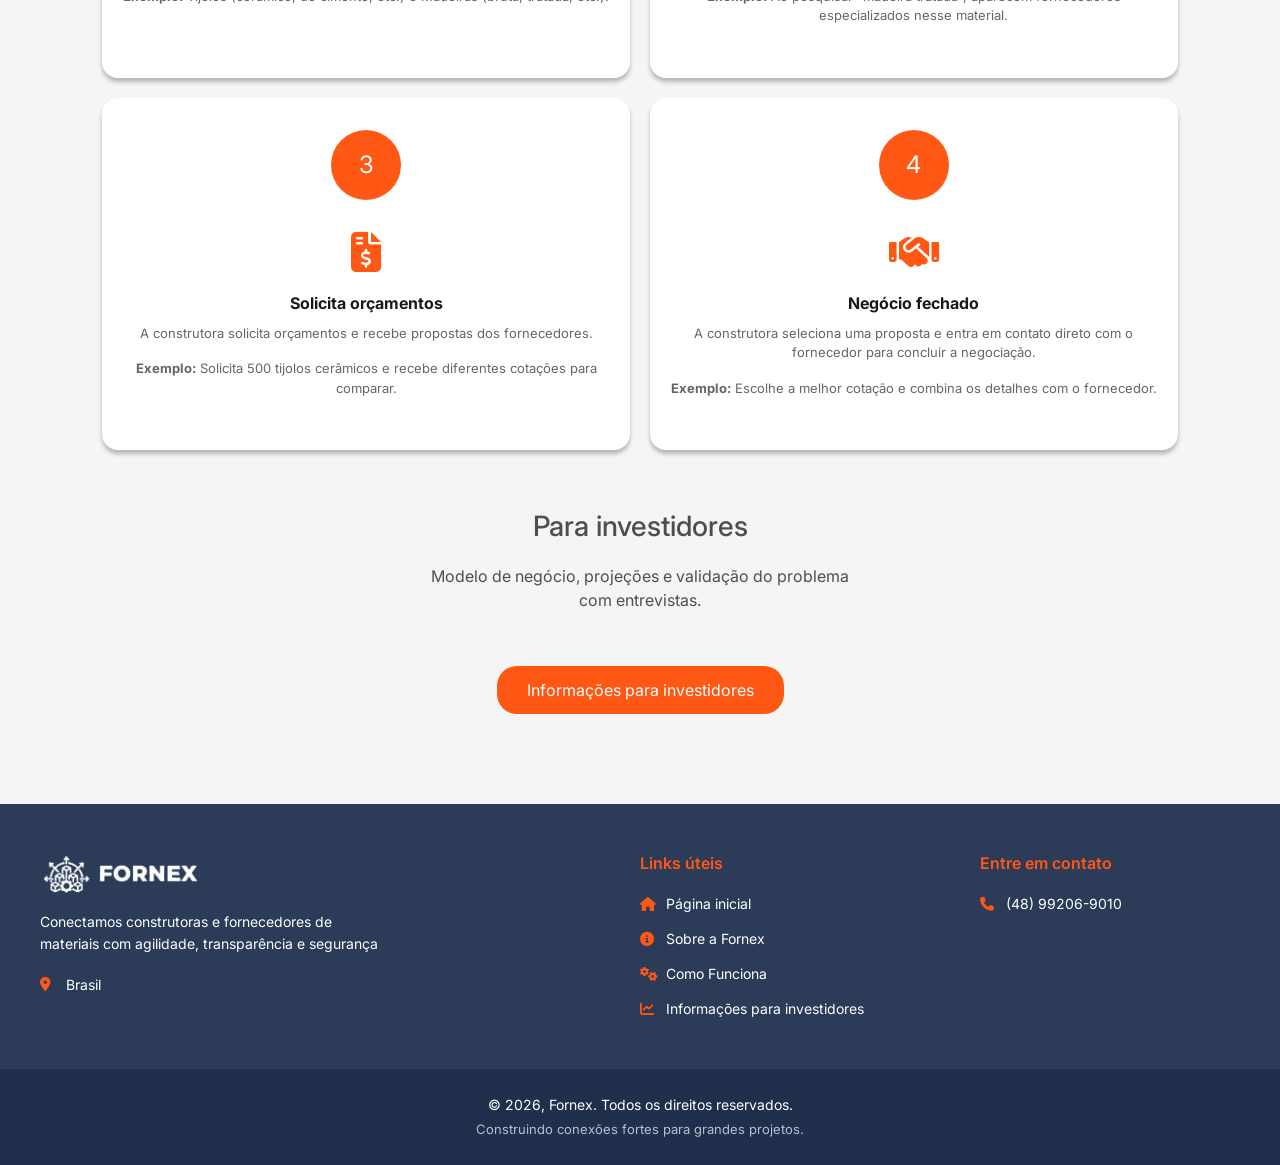
==== commit e4738945: "add investors page" ====
--- a/index.html
+++ b/index.html
@@ -10,11 +10,8 @@
     <link rel="stylesheet" href="shared/css/header.css">
     <link rel="stylesheet" href="shared/css/market-section.css">
     <link rel="stylesheet" href="shared/css/how-works.css">
-    <link rel="stylesheet" href="shared/css/problem-validation.css">
-
     <link rel="stylesheet" href="shared/css/problem-section.css">
     <link rel="stylesheet" href="shared/css/about-section.css">
-    <link rel="stylesheet" href="shared/css/profit-section.css">
     <link rel="stylesheet" href="shared/css/footer.css">
     <link href="https://cdn.jsdelivr.net/npm/bootstrap@5.3.2/dist/css/bootstrap.min.css" rel="stylesheet">
     <link rel="stylesheet" href="https://cdnjs.cloudflare.com/ajax/libs/font-awesome/6.5.1/css/all.min.css">
@@ -46,12 +43,6 @@
                         <li class="nav-item">
                             <a class="nav-link" href="#como-funciona">Como Funciona</a>
                         </li>
-                        <li class="nav-item">
-                            <a class="nav-link" href="#modelo-negocio">Modelo de Negócio</a>
-                        </li>
-                        <li class="nav-item">
-                            <a class="nav-link" href="#validação-problema">Nossa Validação do Problema</a>
-                        </li>
                     </ul>
                 </div>
             </div>
@@ -258,118 +249,13 @@
         </div>
     </section>
 
-    <section class="profit-section" id="modelo-negocio">
+    <section class="investor-cta-section" id="investor-cta" aria-labelledby="investor-cta-heading">
         <div class="section-title">
-            <h2>Como Lucramos</h2>
-            <p>Modelo SAAS com assinatura mensal</p>
-        </div>
-
-        <div class="profit-main-card">
-            <img src="shared/imgs/profit-section/profit-cloud.png" alt="Ícone de nuvem com cifrão"
-                class="profit-cloud-icon">
-            <div class="profit-main-content">
-                <p class="profit-main-text">Fornecedoras pagam assinatura mensal<br>para aparecer na plataforma</p>
-                <div class="profit-main-button">R$ 75 a R$ 150 / mês</div>
-            </div>
-        </div>
-
-        <div class="profit-cards">
-            <div class="profit-card">
-                <div class="profit-card-badge">500 Assinantes</div>
-                <p class="profit-card-value">R$ 37.000 / mês</p>
-            </div>
-            <div class="profit-card">
-                <div class="profit-card-badge">2.500 Assinantes</div>
-                <p class="profit-card-value">R$ 187.500 / mês</p>
-            </div>
-            <div class="profit-card">
-                <div class="profit-card-badge">5.000 Assinantes</div>
-                <p class="profit-card-value">R$ 375.000 / mês</p>
-            </div>
-        </div>
-    </section>
-
-    <section class="problem-validation" id="validação-problema">
-        <div class="section-title">
-            <h2>Nossa Validação do Problema</h2>
-        </div>
-        <div class="problem-validation-cards">
-            <div class="problem-validation-card">
-                <div class="problem-validation-card-title">
-                    <h3>Construtoras (3 entrevistas)</h3>
-                </div>
-                <div class="problem-validation-card-data">
-                    <img src="shared/imgs/builders_chart.png" alt="Gráfico representando 60% das construtoras">
-                    <div>
-                        <p class="problem-validation-card-data-main"><span>66%</span> <strong>construtoras</strong>
-                            atrasaram obras</p>
-                        <p class="problem-validation-card-data-secundary">por dificuldade em encontrar fornecedores
-                            confiáveis</p>
-                    </div>
-                </div>
-                <div class="main-problems">
-                    <div class="main-problems-title">
-                        <h4>Principais problemas</h4>
-                    </div>
-                    <div class="main-problems-card">
-                        <div class="main-problems-card-data">
-                            <i class="fa-solid fa-circle-exclamation"></i>
-                            Falta de informações
-                        </div>
-                        <div class="main-problems-card-data">
-                            <i class="fa-solid fa-scale-balanced"></i>
-                            Difícil comparar preços
-                        </div>
-                        <div class="main-problems-card-data">
-                            <i class="fa-solid fa-hourglass-half"></i>
-                            Processo lento
-                        </div>
-                    </div>
-                </div>
-
-                <p class="problem-validation-fonts"><span>Fonte:</span> Pesquisas próprias (2026)</p>
-            </div>
-            <div class="problem-validation-card">
-                <div class="problem-validation-card-title">
-                    <h3>Fornecedores (8 entrevistas)</h3>
-                </div>
-                <div class="problem-validation-card-data">
-                    <img src="shared/imgs/supliers_chart.png" alt="Gráfico representando fornecedores">
-                    <div>
-                        <p class="problem-validation-card-data-main"><span>50%</span> <strong>dizem ser difíceis de
-                                encontrar</strong></p>
-                        <p class="problem-validation-card-data-secundary">acham que sua empresa não é facilmente
-                            encontrada por construtoras e profissionais da construção</p>
-                    </div>
-                </div>
-                <div class="main-problems">
-                    <div class="main-problems-title">
-                        <h4>Princiais fontes de divulgação</h4>
-                    </div>
-                    <div class="main-problems-card">
-                        <div class="main-problems-card-data">
-                            <i class="fa-solid fa-magnifying-glass"></i>
-                            Google / Pesquisa orgânica
-                        </div>
-                        <div class="main-problems-card-data">
-                            <i class="fa-solid fa-globe"></i>
-                            Site próprio
-                        </div>
-                        <div class="main-problems-card-data">
-                            <i class="fa-solid fa-hashtag"></i>
-                            Redes sociais
-                        </div>
-                        <div class="main-problems-card-data">
-                            <i class="fa-solid fa-bullhorn"></i>
-                            Anúncios
-                        </div>
-                    </div>
-                </div>
-                <p class="problem-validation-fonts"><span>Fonte:</span> Pesquisas próprias (2026)</p>
-            </div>
-        </div>
-    </section>
-
+            <h2 id="investor-cta-heading">Para investidores</h2>
+            <p class="investor-cta-description">Modelo de negócio, projeções e validação do problema com entrevistas.</p>
+        </div>
+        <a href="investidores.html" class="btn-primary">Informações para investidores</a>
+    </section>
 
     <footer class="footer">
         <div class="footer-top">
@@ -392,9 +278,7 @@
                         <li><a href="#home"><i class="fa-solid fa-house"></i> Página inicial</a></li>
                         <li><a href="#sobre"><i class="fa-solid fa-info-circle"></i> Sobre a Fornex</a></li>
                         <li><a href="#como-funciona"><i class="fa-solid fa-gears"></i> Como Funciona</a></li>
-                        <li><a href="#modelo-negocio"><i class="fa-solid fa-dollar-sign"></i> Modelo de Negócio</a></li>
-                        <li><a href="#validação-problema"><i class="fa-solid fa-circle-check"></i> Nossa Validação do Problema</a></li>
-
+                        <li><a href="investidores.html"><i class="fa-solid fa-chart-line"></i> Informações para investidores</a></li>
                     </ul>
                 </div>
 
--- a/shared/css/style.css
+++ b/shared/css/style.css
@@ -40,3 +40,17 @@
 body {
     background-color: #F5F5F5 !important;
 }
+
+/* Investor CTA block on home (replaces investor-only sections) */
+.investor-cta-section {
+    text-align: center;
+    max-width: 640px;
+    margin: 0 auto;
+}
+
+.investor-cta-section .investor-cta-description {
+    color: #4E4E4E;
+    margin: 0 0 1.5rem;
+    font-size: 1rem;
+    line-height: 1.5;
+}
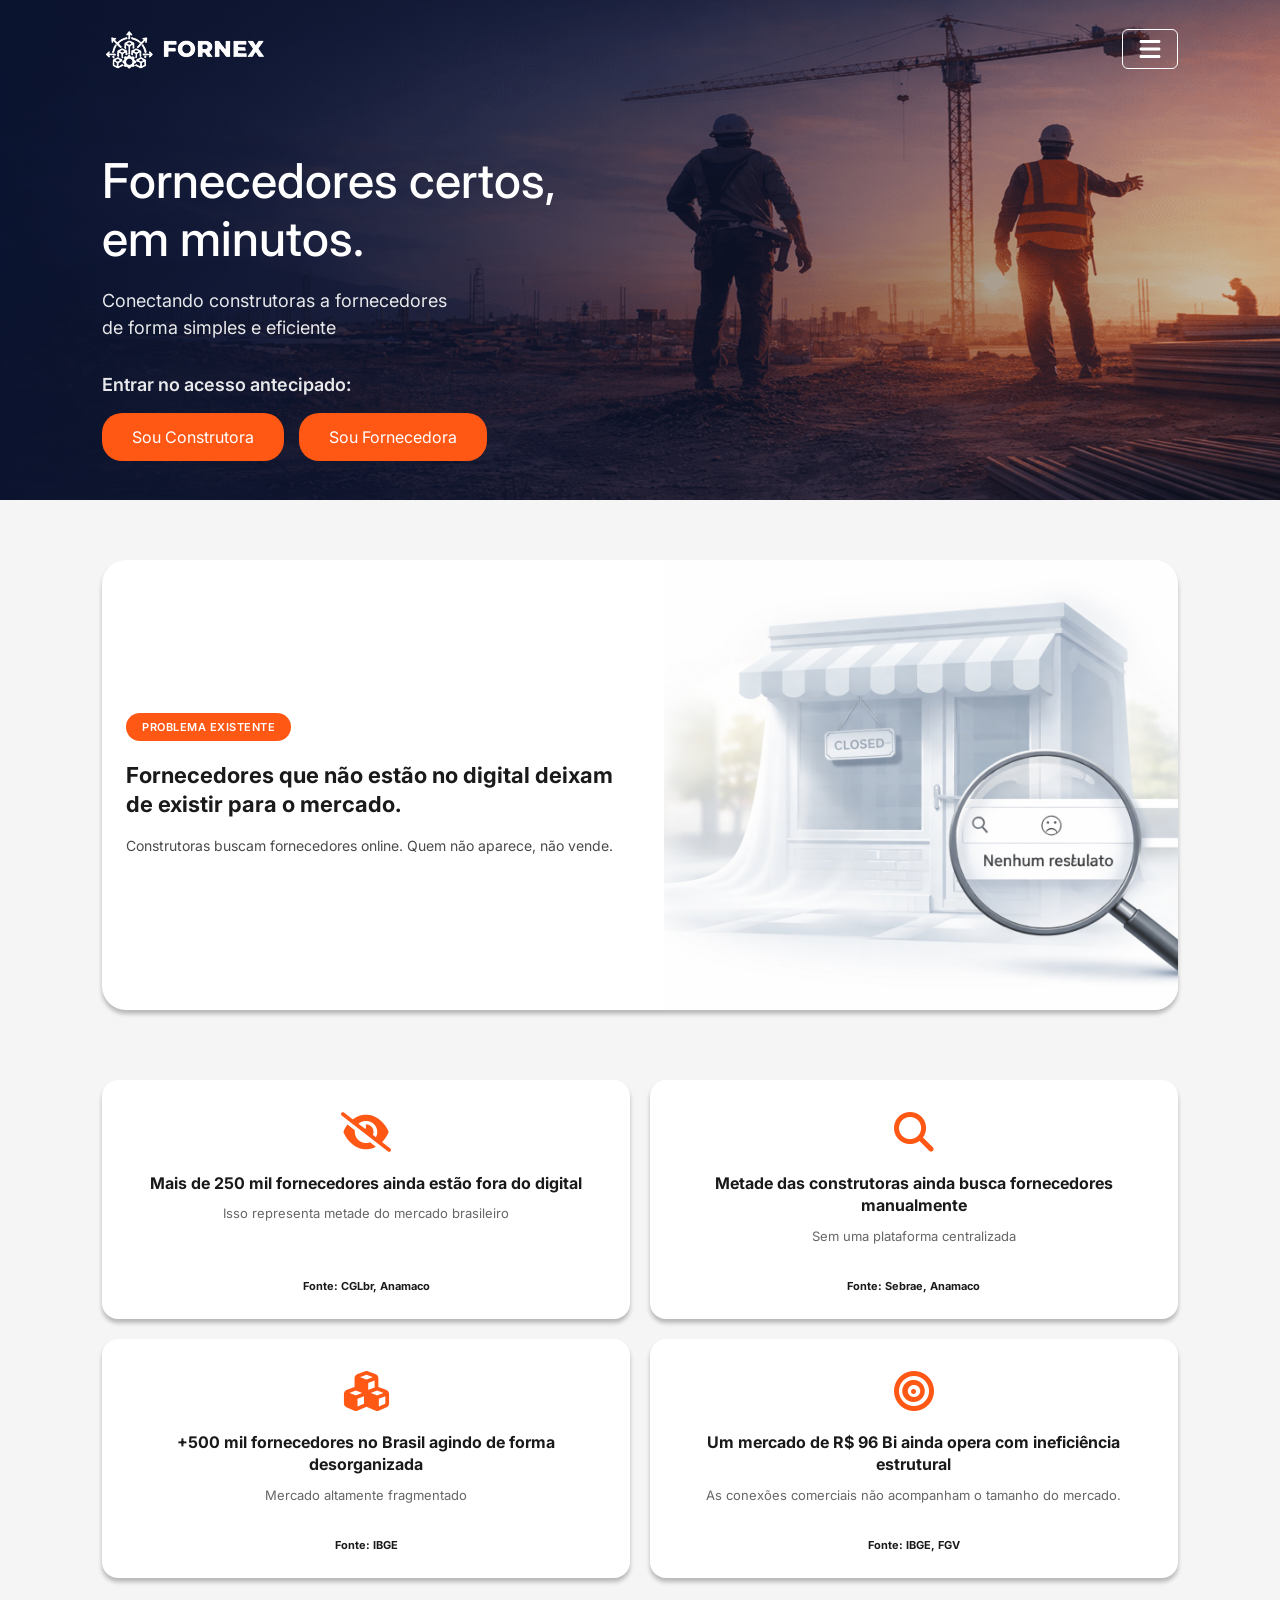
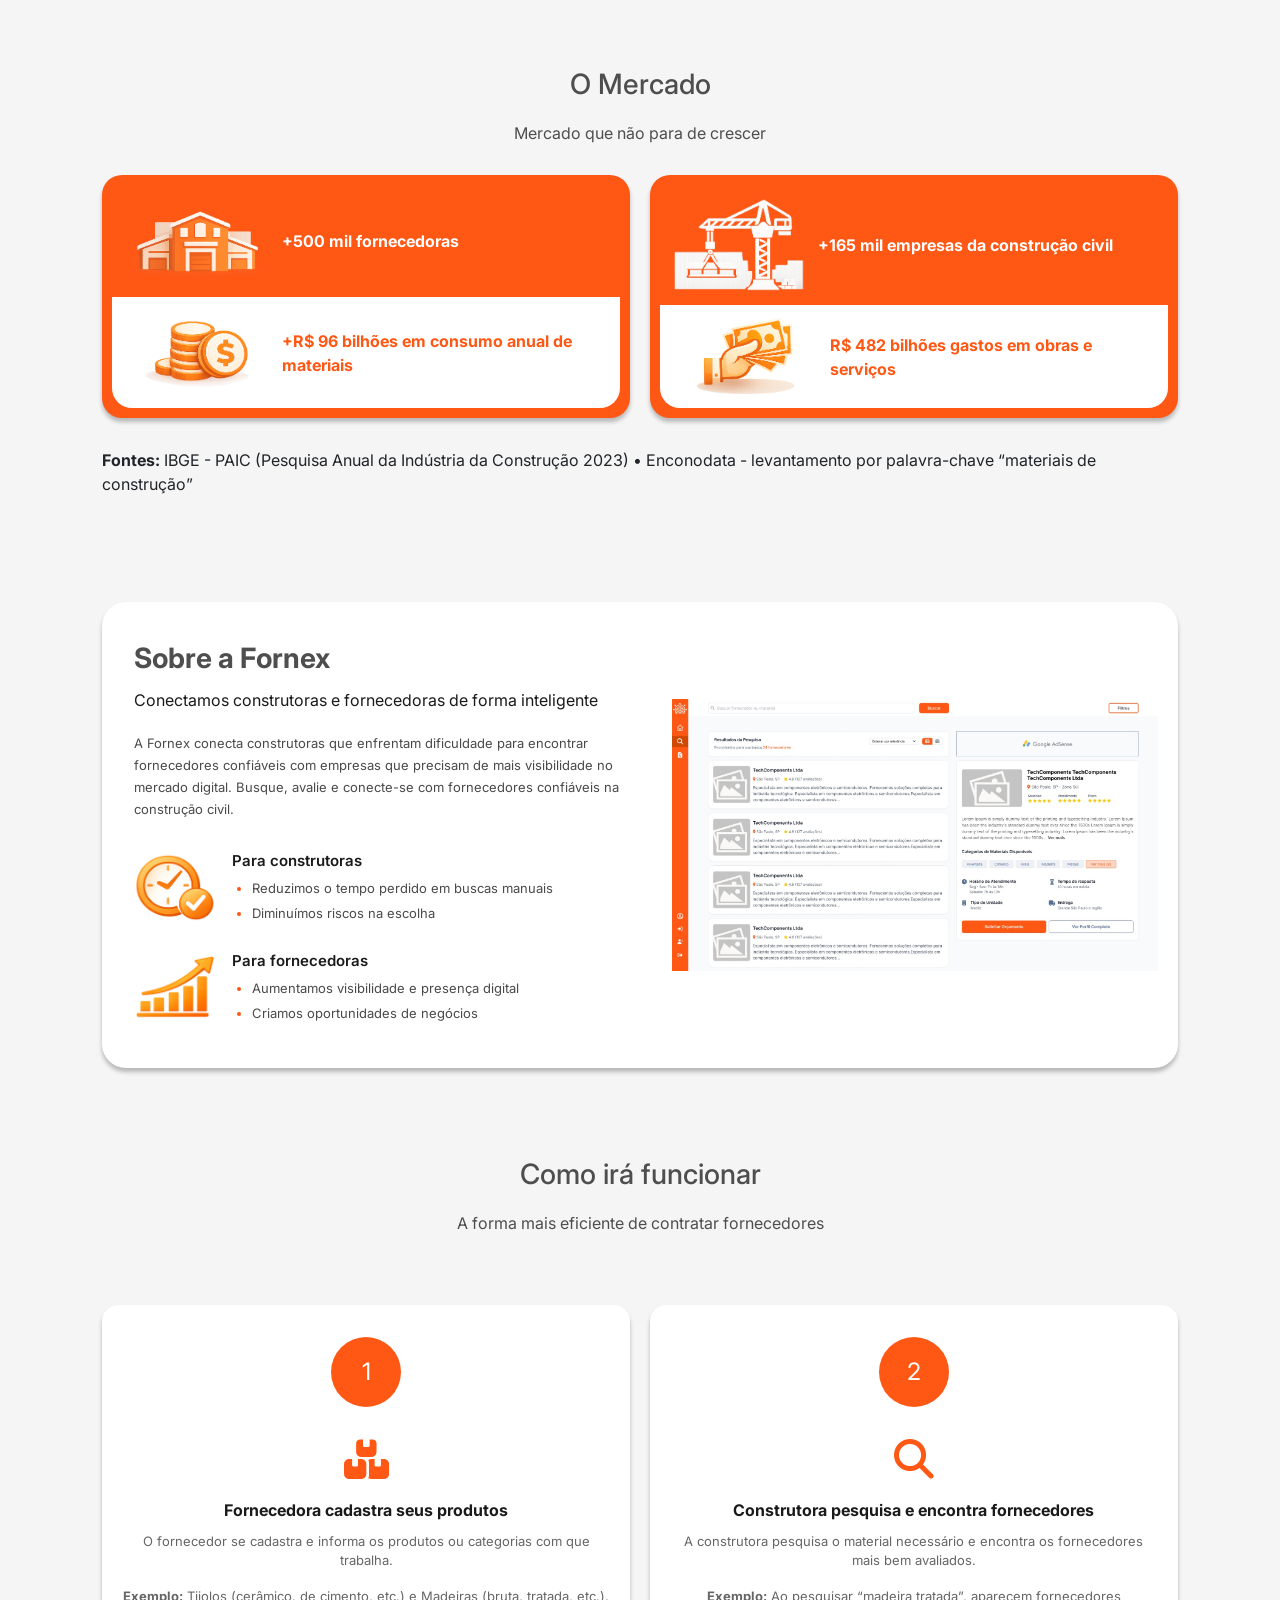
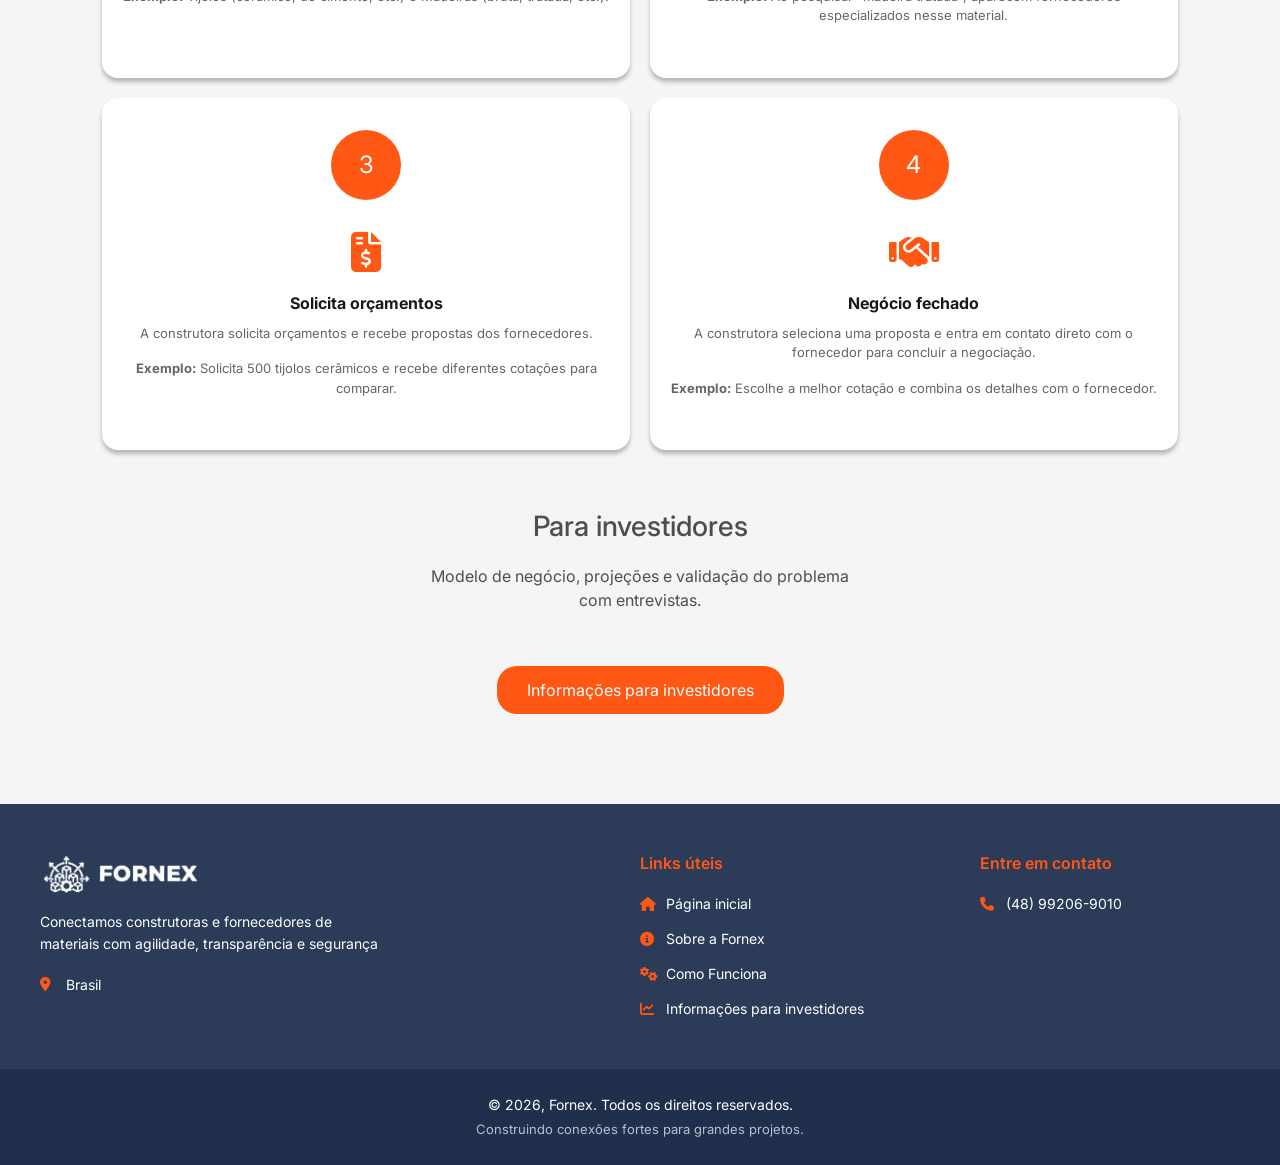
==== commit 53616c1e: "ajust navbar responsivity" ====
--- a/index.html
+++ b/index.html
@@ -19,7 +19,7 @@
 
 <body>
     <header class="hero" id="home">
-        <nav class="navbar navbar-expand-lg bg-none">
+        <nav class="navbar navbar-expand-xxl bg-none">
             <div class="container-fluid">
                 <a class="navbar-brand" href="#">
                     <img src="shared/imgs/Frame_21_orange 1.png" alt="Logo Fornex">
--- a/shared/css/header.css
+++ b/shared/css/header.css
@@ -143,12 +143,44 @@
 }
 
 
-@media (max-width:768px) {
-
+/* Collapsed nav dropdown (all screens below xxl breakpoint) */
+@media (max-width: 1399px) {
+    .navbar-collapse {
+        margin-top: 10px;
+        background: rgba(8, 16, 42, 0.97);
+        border-radius: 14px;
+        padding: 8px 16px 16px;
+        backdrop-filter: blur(12px);
+        border: 1px solid rgba(255, 255, 255, 0.08);
+        box-shadow: 0 8px 32px rgba(0, 0, 0, 0.35);
+    }
+
+    .navbar-nav {
+        gap: 2px;
+    }
+
+    .nav-link {
+        padding: 11px 12px !important;
+        border-radius: 8px;
+        font-size: 0.95rem;
+        transition: background 0.2s ease;
+        border-bottom: 1px solid rgba(255, 255, 255, 0.06);
+    }
+
+    .navbar-nav .nav-item:last-child .nav-link {
+        border-bottom: none;
+    }
+
+    .nav-link:hover {
+        background: rgba(255, 255, 255, 0.07);
+        text-decoration: none !important;
+    }
+}
+
+@media (max-width: 768px) {
     .hero {
         padding: 16px;
         background-position: center;
-
     }
 
     .hero h1 {
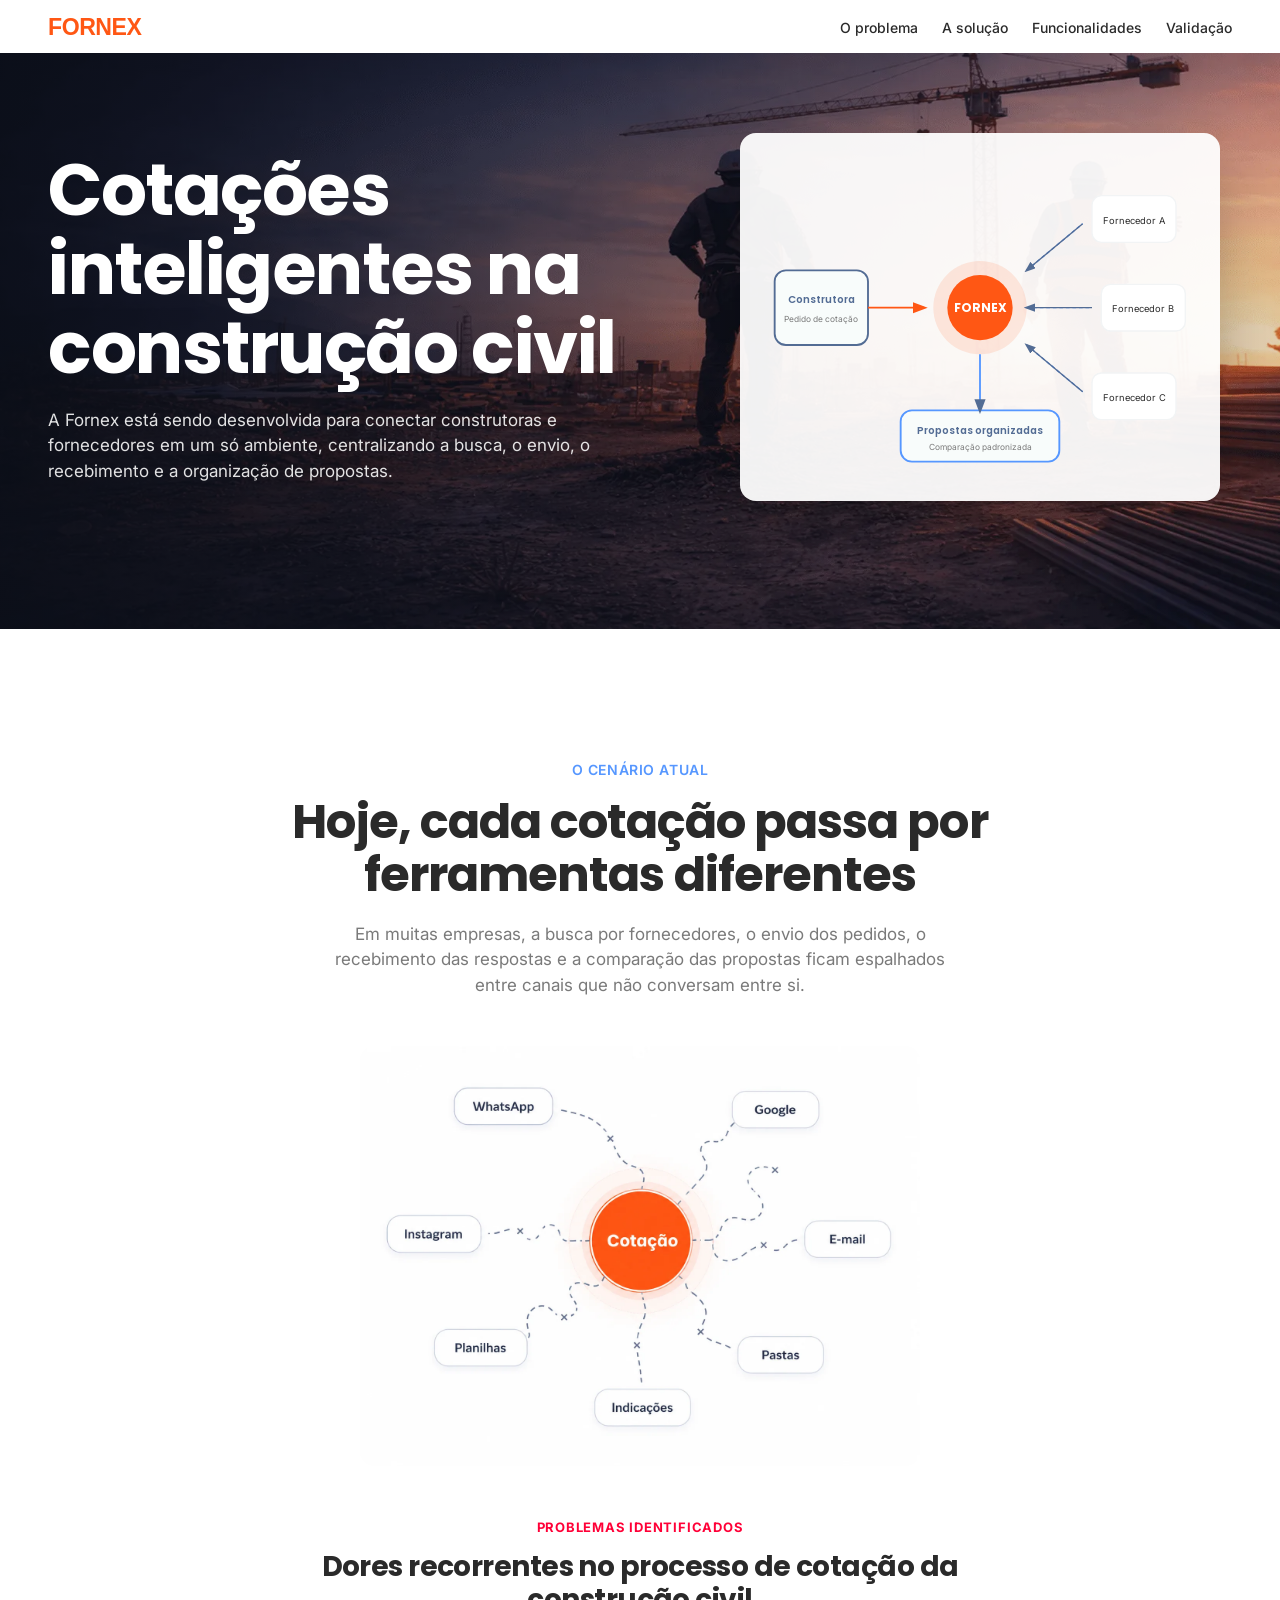
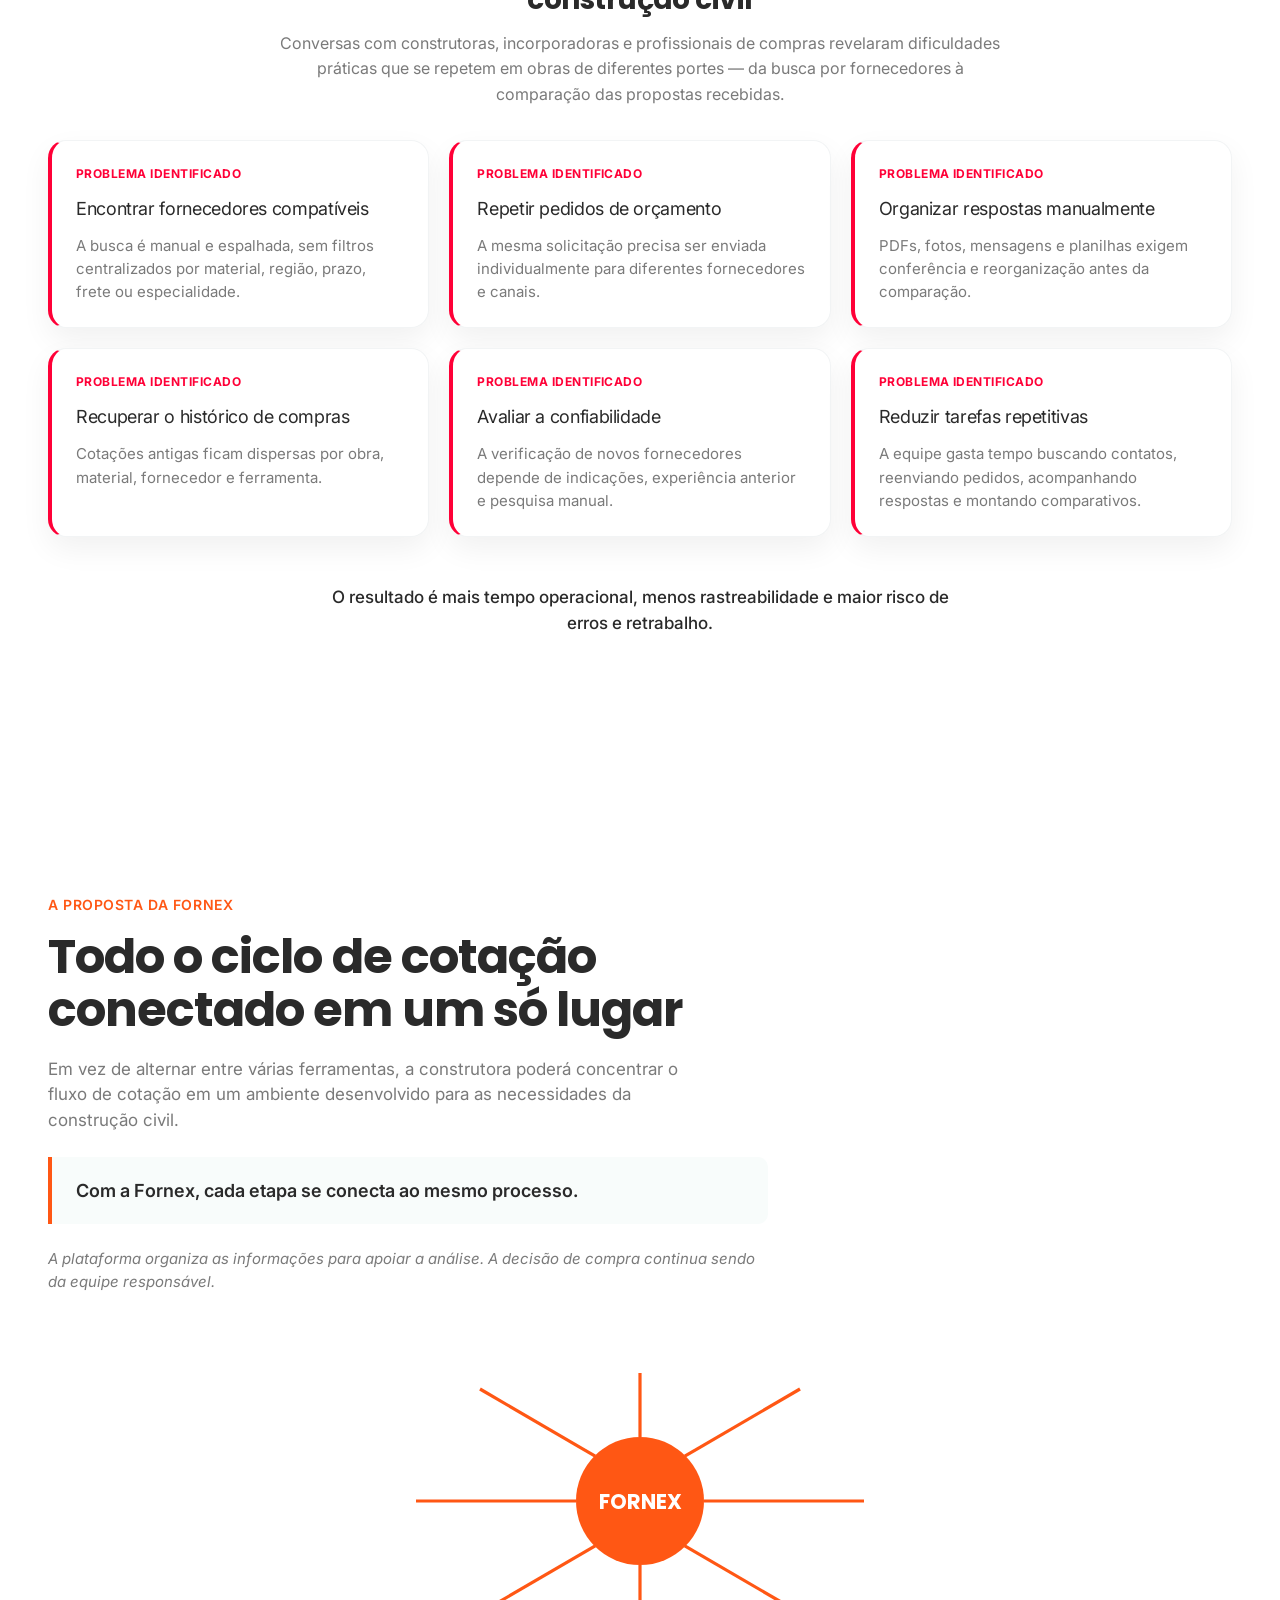
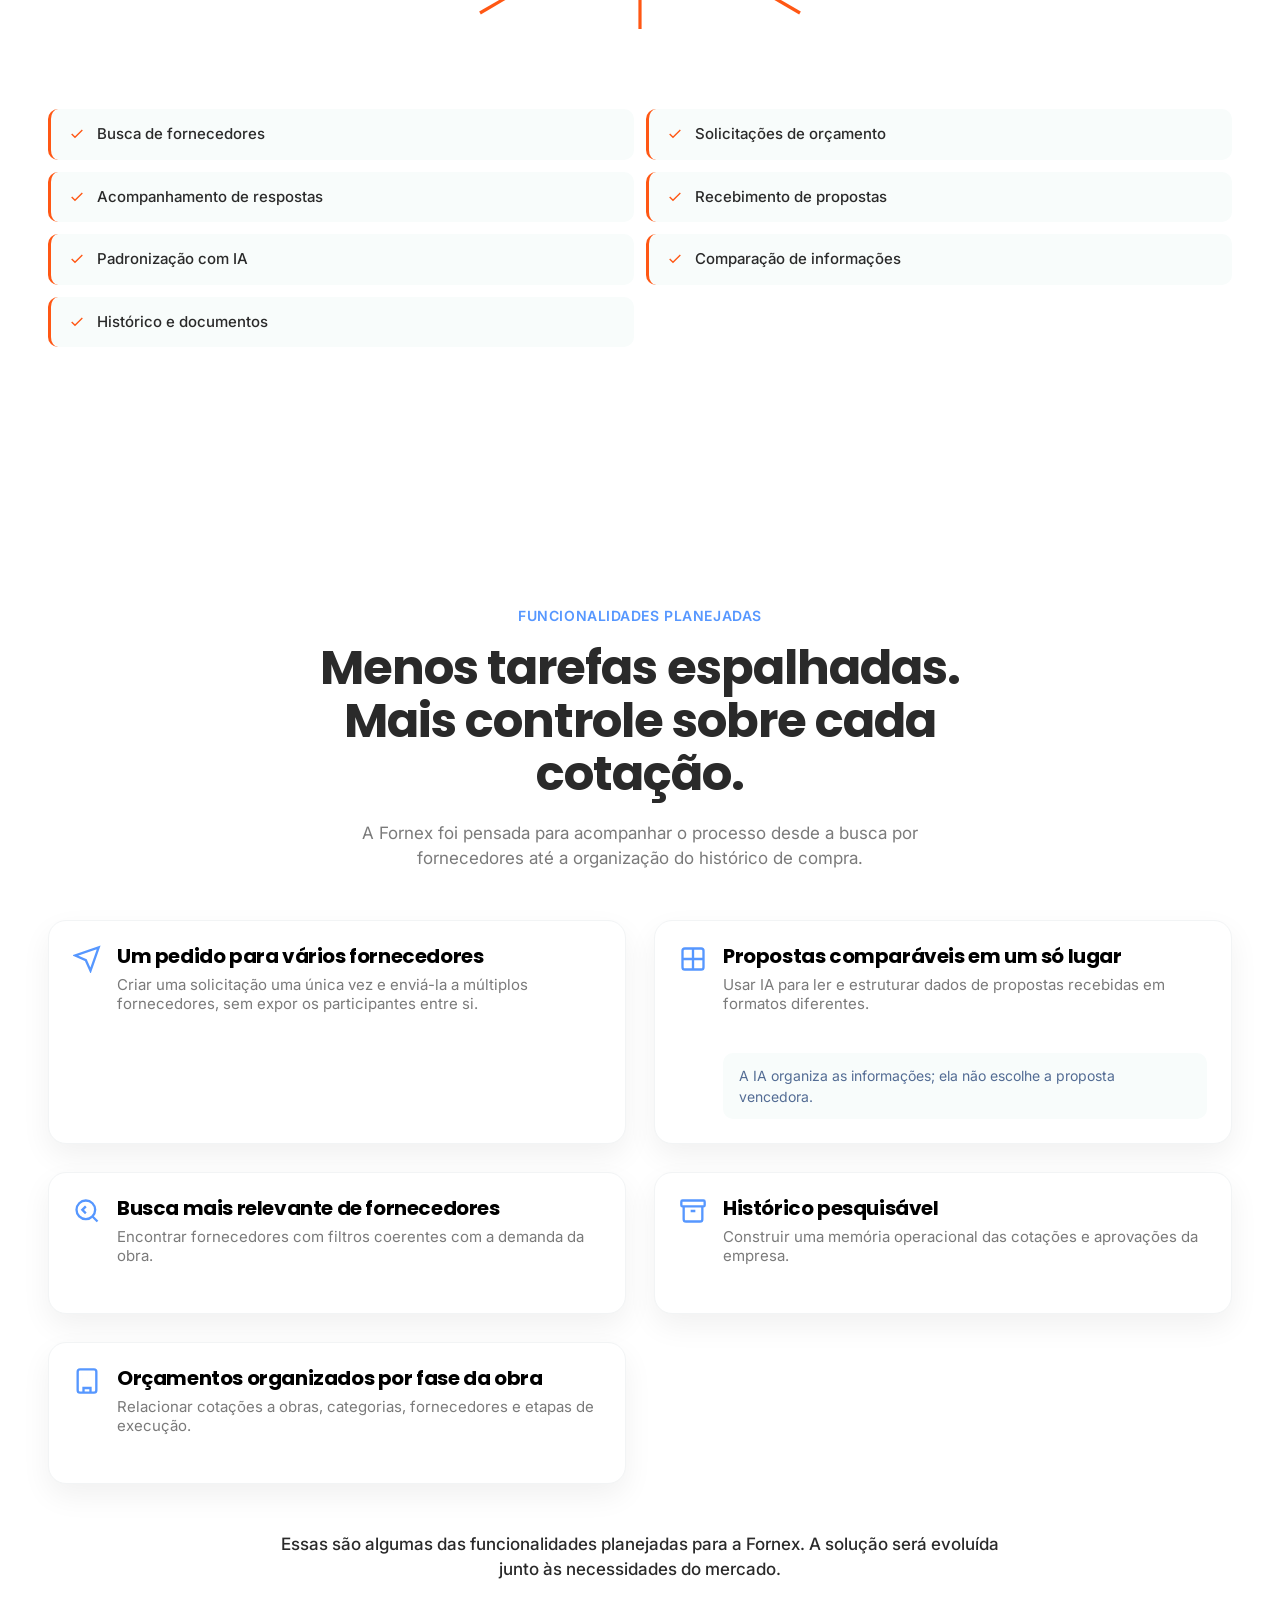
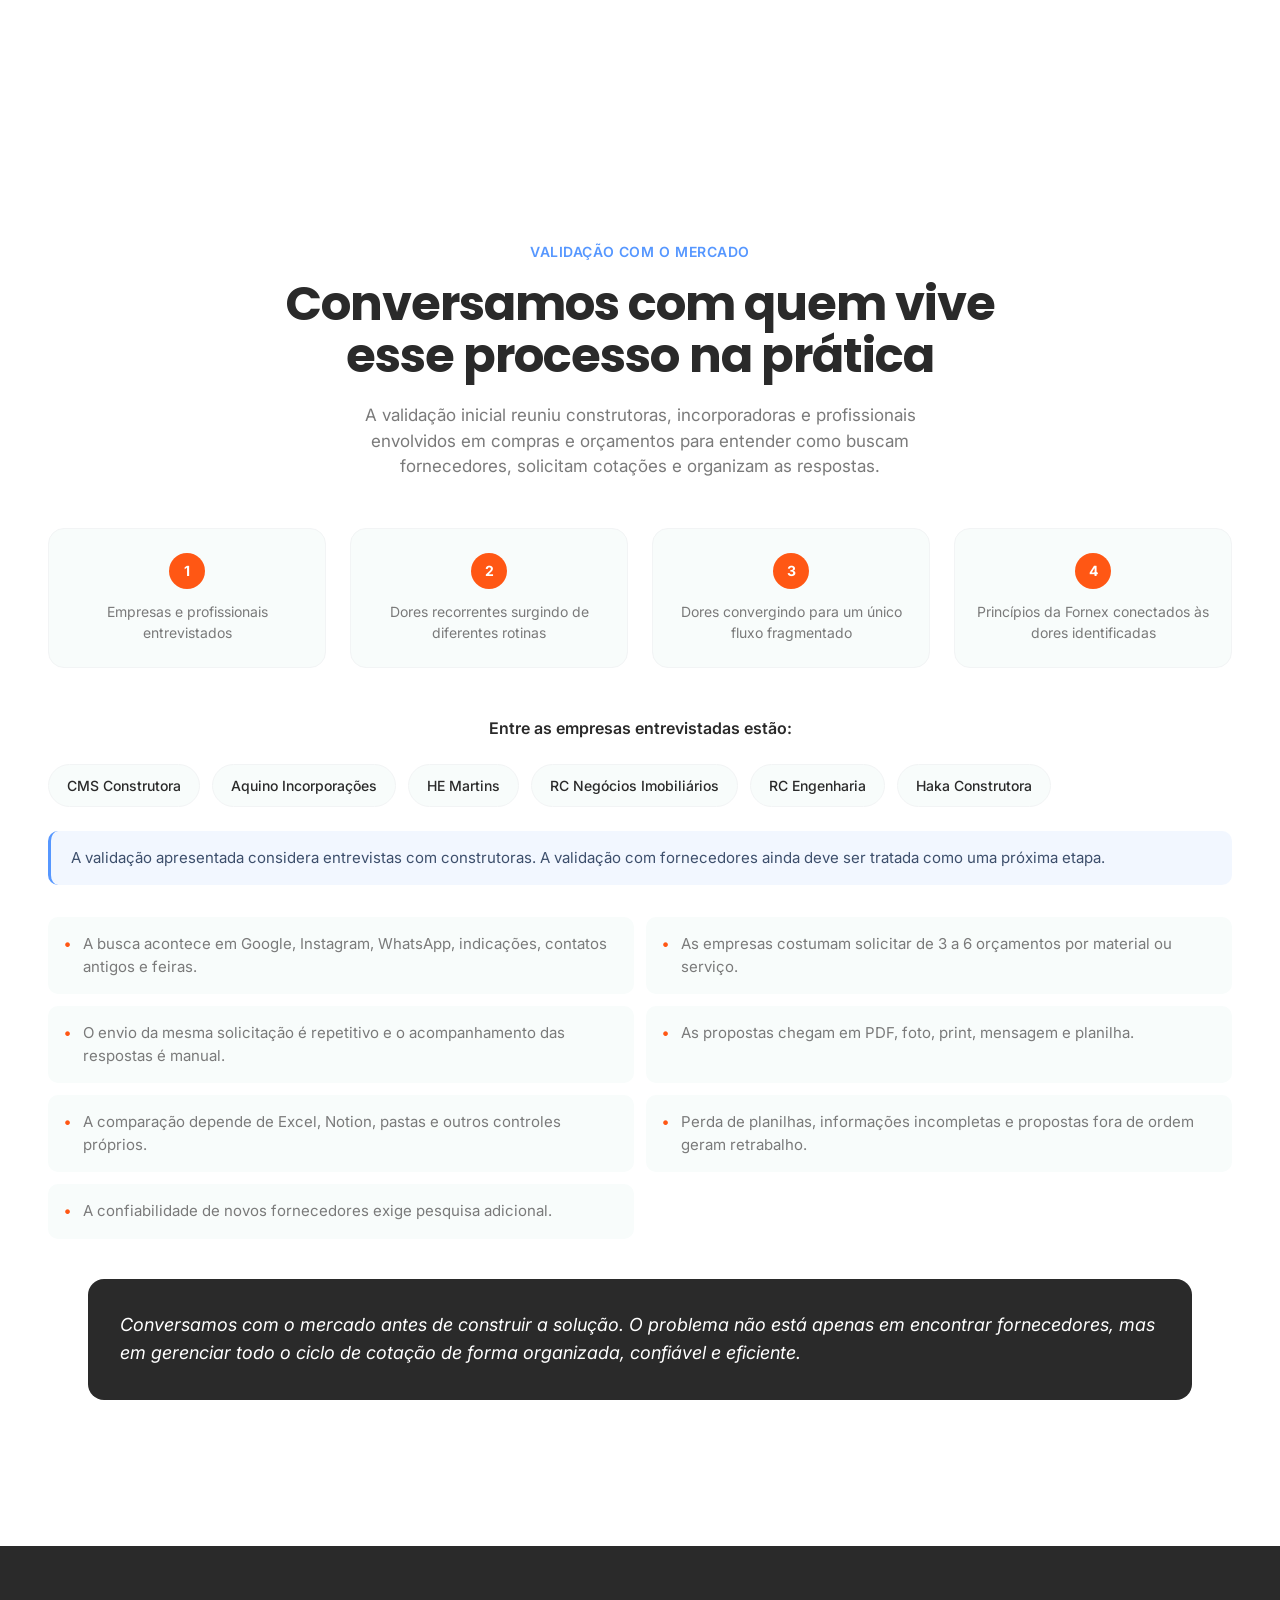
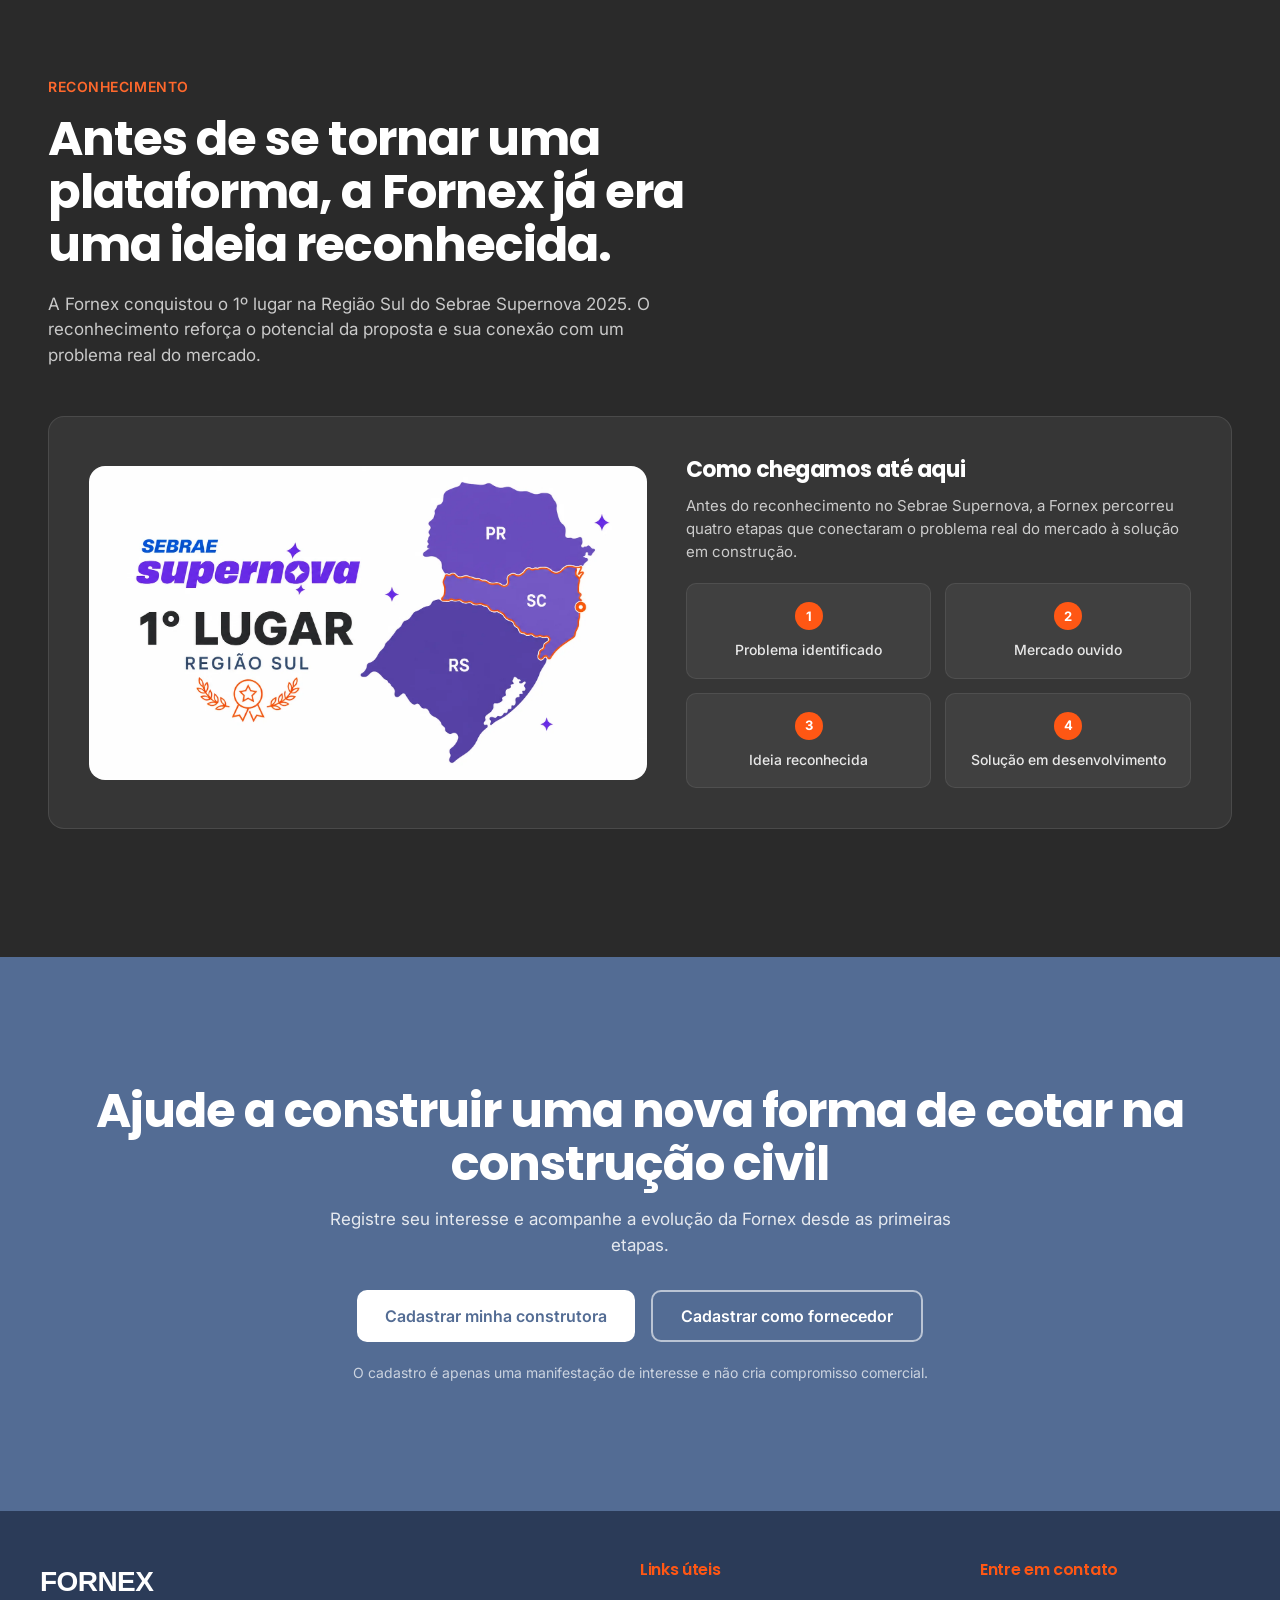
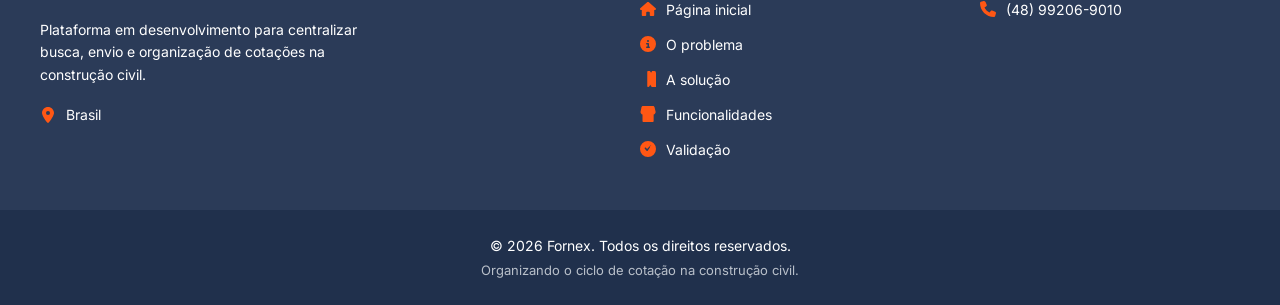
==== commit 4189a610: "new landing page" ====
--- a/index.html
+++ b/index.html
@@ -1,306 +1,531 @@
 <!DOCTYPE html>
-<html lang="pt-br">
+<html lang="pt-BR">
 
 <head>
-    <meta charset="UTF-8">
-    <meta name="viewport" content="width=device-width, initial-scale=1.0">
-    <title>Fornex</title>
-    <link rel="icon" href="shared/imgs/favicon/white-fornex.ico" type="image/x-icon">
-    <link rel="stylesheet" href="shared/css/style.css">
-    <link rel="stylesheet" href="shared/css/header.css">
-    <link rel="stylesheet" href="shared/css/market-section.css">
-    <link rel="stylesheet" href="shared/css/how-works.css">
-    <link rel="stylesheet" href="shared/css/problem-section.css">
-    <link rel="stylesheet" href="shared/css/about-section.css">
-    <link rel="stylesheet" href="shared/css/footer.css">
-    <link href="https://cdn.jsdelivr.net/npm/bootstrap@5.3.2/dist/css/bootstrap.min.css" rel="stylesheet">
-    <link rel="stylesheet" href="https://cdnjs.cloudflare.com/ajax/libs/font-awesome/6.5.1/css/all.min.css">
+  <meta charset="UTF-8">
+  <meta name="viewport" content="width=device-width, initial-scale=1.0">
+  <title>Fornex | Cotações inteligentes na construção civil</title>
+  <meta name="description"
+    content="Conheça a Fornex, uma plataforma em desenvolvimento para centralizar a busca de fornecedores e a gestão de cotações na construção civil com apoio de IA.">
+  <meta property="og:title" content="Fornex | Cotações inteligentes na construção civil">
+  <meta property="og:description"
+    content="Busca, envio, recebimento e organização de propostas em um só fluxo.">
+  <meta property="og:type" content="website">
+  <meta property="og:locale" content="pt_BR">
+  <link rel="icon" href="shared/imgs/logo.svg" type="image/svg+xml">
+  <link rel="preload" href="shared/imgs/hero_section_background.webp" as="image">
+  <link rel="stylesheet" href="shared/css/style.css">
+  <link rel="stylesheet" href="shared/css/header.css">
+  <link rel="stylesheet" href="shared/css/sections.css">
+  <link rel="stylesheet" href="shared/css/footer.css">
 </head>
 
 <body>
-    <header class="hero" id="home">
-        <nav class="navbar navbar-expand-xxl bg-none">
-            <div class="container-fluid">
-                <a class="navbar-brand" href="#">
-                    <img src="shared/imgs/Frame_21_orange 1.png" alt="Logo Fornex">
-                </a>
-                <button class="navbar-toggler" type="button" data-bs-toggle="collapse"
-                    data-bs-target="#navbarNavDropdown" aria-controls="navbarNavDropdown" aria-expanded="false"
-                    aria-label="Toggle navigation">
-                    <span class="navbar-toggler-icon"></span>
-                </button>
-                <div class="collapse navbar-collapse" id="navbarNavDropdown">
-                    <ul class="navbar-nav">
-                        <li class="nav-item">
-                            <a class="nav-link" aria-current="page" href="#problema">Problema</a>
-                        </li>
-                        <li class="nav-item">
-                            <a class="nav-link" href="#mercado">Mercado</a>
-                        </li>
-                        <li class="nav-item">
-                            <a class="nav-link" href="#sobre">Sobre a Fornex</a>
-                        </li>
-                        <li class="nav-item">
-                            <a class="nav-link" href="#como-funciona">Como Funciona</a>
-                        </li>
-                    </ul>
-                </div>
-            </div>
-        </nav>
-
-        <div class="hero-content">
-            <div>
-                <h1>Fornecedores certos,<br> em minutos.</h1>
-
-                <p>
-                    Conectando construtoras a fornecedores<br>
-                    de forma simples e eficiente
-                </p>
-
-                <p class="early-access-text">Entrar no acesso antecipado:</p>
-
-                <div class="buttons">
-                    <a href="https://docs.google.com/forms/d/1KFNcURXurGxkmOmbZhcmV2wtgbuQHsO9CJBOqynQ75Y/viewform"
-                        target="_blank" class="btn-primary">Sou Construtora</a>
-                    <a href="https://docs.google.com/forms/d/1VTUe161rTqBNPD-RwNwC976np0qFQpJ3BPXqv5guExA/viewform"
-                        target="_blank" class="btn-primary">Sou Fornecedora</a>
-                </div>
-            </div>
-        </div>
-    </header>
-
-
-    <section class="problem-section" id="problema">
-        <div class="problem-container">
-            <div class="problem-content">
-                <span class="problem-badge">PROBLEMA EXISTENTE</span>
-                <h2 class="problem-title">Fornecedores que não estão no digital deixam de existir para o mercado.
-                </h2>
-                <p class="problem-text">Construtoras buscam fornecedores online. Quem não aparece, não vende.</p>
-            </div>
-            <div class="problem-image">
-                <img src="shared/imgs/problem-section/ghost-shop.png" alt="Loja fechada - fornecedor invisível">
-            </div>
-        </div>
-
-        <div class="problem-cards">
-            <div class="problem-card">
-                <i class="fa-solid fa-eye-slash problem-card-icon"></i>
-                <h3 class="problem-card-title">Mais de 250 mil fornecedores ainda estão fora do digital</h3>
-                <p class="problem-card-description">Isso representa metade do mercado brasileiro</p>
-                <span class="problem-card-source">Fonte: CGLbr, Anamaco</span>
-            </div>
-            <div class="problem-card">
-                <i class="fa-solid fa-magnifying-glass problem-card-icon"></i>
-                <h3 class="problem-card-title">Metade das construtoras ainda busca fornecedores manualmente</h3>
-                <p class="problem-card-description">Sem uma plataforma centralizada</p>
-                <span class="problem-card-source">Fonte: Sebrae, Anamaco</span>
-            </div>
-            <div class="problem-card">
-                <i class="fa-solid fa-cubes problem-card-icon"></i>
-                <h3 class="problem-card-title">+500 mil fornecedores no Brasil agindo de forma desorganizada</h3>
-                <p class="problem-card-description">Mercado altamente fragmentado</p>
-                <span class="problem-card-source">Fonte: IBGE</span>
-            </div>
-            <div class="problem-card">
-                <i class="fa-solid fa-bullseye problem-card-icon"></i>
-                <h3 class="problem-card-title">Um mercado de R$ 96 Bi ainda opera com ineficiência estrutural</h3>
-                <p class="problem-card-description">As conexões comerciais não acompanham o tamanho do mercado.</p>
-                <span class="problem-card-source">Fonte: IBGE, FGV</span>
-            </div>
-        </div>
-    </section>
-
-    <section class="market" id="mercado">
-        <div class="section-title">
-            <h2>O Mercado</h2>
-            <p>Mercado que não para de crescer</p>
-        </div>
-
-        <div class="market-cards">
-            <div class="market-card">
-                <div class="card-section">
-                    <img src="shared/imgs/house.png" alt="Image House">
-                    <div>
-                        <p>+500 mil fornecedoras</p>
-                    </div>
-                </div>
-                <div class="card-section card-section-white">
-                    <img src="shared/imgs/coins.png" alt="Image House">
-                    <div>
-                        <p>+R$ 96 bilhões em consumo anual de materiais</p>
-                    </div>
-                </div>
-            </div>
-            <div class="market-card">
-                <div class="card-section">
-                    <img src="shared/imgs/crane.png" alt="Image House">
-                    <div>
-                        <p>+165 mil empresas da construção civil</p>
-                    </div>
-                </div>
-                <div class="card-section card-section-white">
-                    <img src="shared/imgs/money.png" alt="Image House">
-                    <div>
-                        <p>R$ 482 bilhões gastos em obras e serviços</p>
-                    </div>
-                </div>
-            </div>
-        </div>
-
-        <p class="fonts">
-            <span>Fontes:</span>
-            IBGE - PAIC (Pesquisa Anual da Indústria da Construção 2023) • Enconodata - levantamento por palavra-chave
-            “materiais de construção”
-        </p>
-
-    </section>
-
-    <section class="about-section" id="sobre">
-        <div class="about-container">
-            <div class="about-content">
-                <h2 class="about-title">Sobre a Fornex</h2>
-                <p class="about-subtitle">Conectamos construtoras e fornecedoras de forma inteligente</p>
-                <p class="about-text">A Fornex conecta construtoras que enfrentam dificuldade para encontrar
-                    fornecedores confiáveis com empresas que precisam de mais visibilidade no mercado digital. Busque,
-                    avalie e conecte-se com fornecedores confiáveis na construção civil.</p>
-
-                <div class="about-features">
-                    <div class="about-feature">
-                        <img src="shared/imgs/about-section/small-time-icon.png" alt="Ícone de tempo"
-                            class="about-feature-icon">
-                        <div class="about-feature-content">
-                            <h3 class="about-feature-title">Para construtoras</h3>
-                            <ul class="about-feature-list">
-                                <li>Reduzimos o tempo perdido em buscas manuais</li>
-                                <li>Diminuímos riscos na escolha</li>
-                            </ul>
-                        </div>
-                    </div>
-
-                    <div class="about-feature">
-                        <img src="shared/imgs/about-section/small-graph-icon.png" alt="Ícone de crescimento"
-                            class="about-feature-icon">
-                        <div class="about-feature-content">
-                            <h3 class="about-feature-title">Para fornecedoras</h3>
-                            <ul class="about-feature-list">
-                                <li>Aumentamos visibilidade e presença digital</li>
-                                <li>Criamos oportunidades de negócios</li>
-                            </ul>
-                        </div>
-                    </div>
-                </div>
-            </div>
-
-            <div class="about-image">
-                <img src="shared/imgs/about-section/search-page-example.jpg" alt="Exemplo de página de busca da Fornex">
-            </div>
-        </div>
-    </section>
-
-    <section class="how-works" id="como-funciona">
-        <div class="section-title">
-            <h2>Como irá funcionar</h2>
-            <p>A forma mais eficiente de contratar fornecedores</p>
-        </div>
-        <div class="how-works-cards">
-            <div class="how-works-card">
-                <div class="how-works-number">1</div>
-                <i class="fa-solid fa-boxes-stacked how-works-card-icon"></i>
-                <h3 class="how-works-card-title">Fornecedora cadastra seus produtos</h3>
-                <div class="how-works-card-description">
-                    <p>O fornecedor se cadastra e informa os produtos ou categorias
-                        com que trabalha.</p>
-                    <p><strong>Exemplo:</strong> Tijolos (cerâmico, de cimento, etc.) e Madeiras
-                        (bruta, tratada, etc.).</p>
-                </div>
-            </div>
-            <div class="how-works-card">
-                <div class="how-works-number">2</div>
-                <i class="fa-solid fa-magnifying-glass how-works-card-icon"></i>
-                <h3 class="how-works-card-title">Construtora pesquisa e encontra fornecedores</h3>
-                <div class="how-works-card-description">
-                    <p>A construtora pesquisa o material necessário e encontra os fornecedores mais bem avaliados.</p>
-                    <p><strong>Exemplo:</strong> Ao pesquisar “madeira tratada”, aparecem fornecedores especializados
-                        nesse material.</p>
-                </div>
-            </div>
-            <div class="how-works-card">
-                <div class="how-works-number">3</div>
-
-                <i class="fa-solid fa-file-invoice-dollar how-works-card-icon"></i>
-                <h3 class="how-works-card-title">Solicita orçamentos</h3>
-                <div class="how-works-card-description">
-                    <p>A construtora solicita orçamentos e recebe propostas dos fornecedores.</p>
-                    <p><strong>Exemplo:</strong> Solicita 500 tijolos cerâmicos e recebe diferentes cotações para
-                        comparar.</p>
-                </div>
-            </div>
-            <div class="how-works-card">
-                <div class="how-works-number">4</div>
-                <i class="fa-solid fa-handshake how-works-card-icon"></i>
-                <h3 class="how-works-card-title">Negócio fechado</h3>
-                <div class="how-works-card-description">
-                    <p>A construtora seleciona uma proposta e entra em contato direto com o fornecedor para concluir a
-                        negociação.</p>
-                    <p><strong>Exemplo:</strong> Escolhe a melhor cotação e combina os detalhes com o fornecedor.</p>
-                </div>
-            </div>
-        </div>
-    </section>
-
-    <section class="investor-cta-section" id="investor-cta" aria-labelledby="investor-cta-heading">
-        <div class="section-title">
-            <h2 id="investor-cta-heading">Para investidores</h2>
-            <p class="investor-cta-description">Modelo de negócio, projeções e validação do problema com entrevistas.</p>
-        </div>
-        <a href="investidores.html" class="btn-primary">Informações para investidores</a>
-    </section>
-
-    <footer class="footer">
-        <div class="footer-top">
-            <div class="footer-container">
-                <div class="footer-brand">
-                    <img src="shared/imgs/Frame_21_orange 1.png" alt="Logo Fornex" class="footer-logo">
-                    <p class="footer-description">Conectamos construtoras e fornecedores de materiais com agilidade,
-                        transparência e segurança</p>
-                    <div class="footer-info">
-                        <div class="footer-info-item">
-                            <i class="fa-solid fa-location-dot"></i>
-                            <span>Brasil</span>
-                        </div>
-                    </div>
-                </div>
-
-                <div class="footer-links">
-                    <h3 class="footer-section-title">Links úteis</h3>
-                    <ul class="footer-list">
-                        <li><a href="#home"><i class="fa-solid fa-house"></i> Página inicial</a></li>
-                        <li><a href="#sobre"><i class="fa-solid fa-info-circle"></i> Sobre a Fornex</a></li>
-                        <li><a href="#como-funciona"><i class="fa-solid fa-gears"></i> Como Funciona</a></li>
-                        <li><a href="investidores.html"><i class="fa-solid fa-chart-line"></i> Informações para investidores</a></li>
-                    </ul>
-                </div>
-
-                <div class="footer-support">
-                    <h3 class="footer-section-title">Entre em contato</h3>
-                    <ul class="footer-list">
-                        <li><a href="https://wa.me/5548992069010" target="_blank" rel="noopener noreferrer"><i class="fa-solid fa-phone"></i> (48) 99206-9010</a></li>
-                    </ul>
-                </div>
-            </div>
-        </div>
-
-        <div class="footer-bottom">
-            <div class="footer-container">
-                <p class="footer-copyright"></p>
-                <p class="footer-tagline">Construindo conexões fortes para grandes projetos.</p>
-            </div>
-        </div>
-    </footer>
-
-    <script src="https://cdn.jsdelivr.net/npm/bootstrap@5.3.2/dist/js/bootstrap.bundle.min.js"></script>
-    <script src="scripts/footer.js"></script>
+  <a class="skip-link" href="#conteudo-principal">Ir para o conteúdo</a>
+
+  <header class="site-header" id="header">
+    <div class="container site-header__inner">
+      <a class="site-header__logo" href="#inicio" aria-label="Fornex — voltar ao início">
+        <img src="shared/imgs/logo.svg" alt="Fornex" width="160" height="40">
+      </a>
+
+      <nav class="site-header__nav" aria-label="Navegação principal">
+        <ul class="site-header__nav-list">
+          <li><a class="site-header__nav-link" href="#problema">O problema</a></li>
+          <li><a class="site-header__nav-link" href="#solucao">A solução</a></li>
+          <li><a class="site-header__nav-link" href="#funcionalidades">Funcionalidades</a></li>
+          <li><a class="site-header__nav-link" href="#validacao">Validação</a></li>
+        </ul>
+      </nav>
+
+      <div class="site-header__actions">
+        <button class="site-header__toggle" type="button" aria-expanded="false" aria-controls="mobile-menu"
+          aria-label="Abrir menu de navegação">
+          <svg class="site-header__toggle-icon" viewBox="0 0 24 24" fill="none" stroke="currentColor" stroke-width="2"
+            aria-hidden="true">
+            <line x1="4" x2="20" y1="12" y2="12" />
+            <line x1="4" x2="20" y1="6" y2="6" />
+            <line x1="4" x2="20" y1="18" y2="18" />
+          </svg>
+        </button>
+      </div>
+    </div>
+  </header>
+
+  <nav class="mobile-menu" id="mobile-menu" aria-hidden="true" aria-label="Navegação principal">
+    <button type="button" class="mobile-menu__close" aria-label="Fechar menu">
+      <svg class="mobile-menu__close-icon" viewBox="0 0 24 24" fill="none" stroke="currentColor" stroke-width="2"
+        aria-hidden="true">
+        <path d="M18 6 6 18" />
+        <path d="m6 6 12 12" />
+      </svg>
+    </button>
+    <ul class="mobile-menu__list">
+      <li class="mobile-menu__section">
+        <span class="mobile-menu__section-title">Navegação</span>
+      </li>
+      <li><a class="mobile-menu__link" href="#problema">O problema</a></li>
+      <li><a class="mobile-menu__link" href="#solucao">A solução</a></li>
+      <li><a class="mobile-menu__link" href="#funcionalidades">Funcionalidades</a></li>
+        <li><a class="mobile-menu__link" href="#validacao">Validação</a></li>
+      <li class="mobile-menu__section">
+        <span class="mobile-menu__section-title">Cadastro</span>
+      </li>
+      <li><a class="mobile-menu__link" href="#cadastro">Quero conhecer</a></li>
+    </ul>
+  </nav>
+
+  <button type="button" class="menu-overlay" hidden aria-label="Fechar menu"></button>
+
+  <main id="conteudo-principal">
+    <!-- Hero -->
+    <div id="inicio" class="section-anchor" aria-hidden="true"></div>
+    <section class="hero-section section" aria-labelledby="hero-title">
+      <div class="container">
+        <div class="hero-grid reveal">
+          <div class="hero-content">
+            <h1 class="hero-title" id="hero-title">Cotações inteligentes na construção civil</h1>
+            <p class="hero-text">A Fornex está sendo desenvolvida para conectar construtoras e fornecedores em um só
+              ambiente, centralizando a busca, o envio, o recebimento e a organização de propostas.</p>
+          </div>
+          <div class="hero-visual">
+            <div class="hero-diagram" role="img"
+              aria-label="Fluxo conceitual da Fornex conectando uma construtora a vários fornecedores e organizando as propostas recebidas.">
+              <svg viewBox="0 0 480 360" fill="none" xmlns="http://www.w3.org/2000/svg">
+                <rect x="20" y="130" width="100" height="80" rx="12" fill="#F8FCFB" stroke="#536C94" stroke-width="2" />
+                <text x="70" y="165" text-anchor="middle" font-family="Poppins, sans-serif" font-size="11" font-weight="600" fill="#536C94">Construtora</text>
+                <text x="70" y="185" text-anchor="middle" font-family="Inter, sans-serif" font-size="9" fill="#7A7A7A">Pedido de cotação</text>
+                <path d="M120 170 L180 170" stroke="#FF5714" stroke-width="2" marker-end="url(#arrow)" />
+                <circle cx="240" cy="170" r="50" fill="#FF5714" opacity="0.12" />
+                <circle cx="240" cy="170" r="35" fill="#FF5714" />
+                <text x="240" y="175" text-anchor="middle" font-family="Poppins, sans-serif" font-size="13" font-weight="700" fill="#FFFFFF">FORNEX</text>
+                <path d="M290 130 L350 80" stroke="#5697FF" stroke-width="1.5" stroke-dasharray="4 3" />
+                <path d="M290 170 L360 170" stroke="#5697FF" stroke-width="1.5" stroke-dasharray="4 3" />
+                <path d="M290 210 L350 260" stroke="#5697FF" stroke-width="1.5" stroke-dasharray="4 3" />
+                <rect x="360" y="50" width="90" height="50" rx="10" fill="#FFFFFF" stroke="#F2F4F5" stroke-width="1.5" />
+                <text x="405" y="80" text-anchor="middle" font-family="Inter, sans-serif" font-size="10" fill="#2A2A2A">Fornecedor A</text>
+                <rect x="370" y="145" width="90" height="50" rx="10" fill="#FFFFFF" stroke="#F2F4F5" stroke-width="1.5" />
+                <text x="415" y="175" text-anchor="middle" font-family="Inter, sans-serif" font-size="10" fill="#2A2A2A">Fornecedor B</text>
+                <rect x="360" y="240" width="90" height="50" rx="10" fill="#FFFFFF" stroke="#F2F4F5" stroke-width="1.5" />
+                <text x="405" y="270" text-anchor="middle" font-family="Inter, sans-serif" font-size="10" fill="#2A2A2A">Fornecedor C</text>
+                <path d="M350 80 L290 130" stroke="#536C94" stroke-width="1.5" marker-end="url(#arrowBlue)" />
+                <path d="M360 170 L290 170" stroke="#536C94" stroke-width="1.5" marker-end="url(#arrowBlue)" />
+                <path d="M350 260 L290 210" stroke="#536C94" stroke-width="1.5" marker-end="url(#arrowBlue)" />
+                <rect x="155" y="280" width="170" height="55" rx="12" fill="#F8FCFB" stroke="#5697FF" stroke-width="2" />
+                <text x="240" y="305" text-anchor="middle" font-family="Poppins, sans-serif" font-size="11" font-weight="600" fill="#536C94">Propostas organizadas</text>
+                <text x="240" y="322" text-anchor="middle" font-family="Inter, sans-serif" font-size="9" fill="#7A7A7A">Comparação padronizada</text>
+                <path d="M240 220 L240 280" stroke="#5697FF" stroke-width="2" marker-end="url(#arrowBlue)" />
+                <defs>
+                  <marker id="arrow" markerWidth="8" markerHeight="8" refX="6" refY="3" orient="auto">
+                    <path d="M0,0 L0,6 L8,3 z" fill="#FF5714" />
+                  </marker>
+                  <marker id="arrowBlue" markerWidth="8" markerHeight="8" refX="6" refY="3" orient="auto">
+                    <path d="M0,0 L0,6 L8,3 z" fill="#536C94" />
+                  </marker>
+                </defs>
+              </svg>
+            </div>
+          </div>
+        </div>
+      </div>
+    </section>
+
+    <!-- Problem -->
+    <div id="problema" class="section-anchor" aria-hidden="true"></div>
+    <section class="problem-section section" aria-labelledby="problem-title">
+      <div class="container">
+        <div class="section-heading section-heading--center reveal">
+          <span class="eyebrow">O cenário atual</span>
+          <h2 class="section-title" id="problem-title">Hoje, cada cotação passa por ferramentas diferentes</h2>
+          <p class="section-intro">Em muitas empresas, a busca por fornecedores, o envio dos pedidos, o recebimento das
+            respostas e a comparação das propostas ficam espalhados entre canais que não conversam entre si.</p>
+        </div>
+
+        <div class="problem-visual reveal">
+          <img src="shared/imgs/art_many_tools.webp"
+            alt="Diagrama do processo de cotação fragmentado entre WhatsApp, Google, Instagram, e-mail, planilhas, pastas e indicações"
+            class="problem-visual__image" width="640" height="640" loading="lazy">
+        </div>
+
+        <div class="pain-points-header reveal">
+          <span class="pain-points-header__eyebrow">Problemas identificados</span>
+          <h3 class="pain-points-header__title">Dores recorrentes no processo de cotação da construção civil</h3>
+          <p class="pain-points-header__text">Conversas com construtoras, incorporadoras e profissionais de compras
+            revelaram dificuldades práticas que se repetem em obras de diferentes portes — da busca por fornecedores
+            à comparação das propostas recebidas.</p>
+        </div>
+
+        <div class="pain-points-grid" role="list" aria-label="Problemas identificados no processo de cotação">
+          <article class="pain-point-card reveal" tabindex="0" role="listitem">
+            <span class="pain-point-card__label">Problema identificado</span>
+            <h3 class="pain-point-card__title">Encontrar fornecedores compatíveis</h3>
+            <p class="pain-point-card__text">A busca é manual e espalhada, sem filtros centralizados por material, região, prazo, frete ou especialidade.</p>
+          </article>
+          <article class="pain-point-card reveal" tabindex="0" role="listitem">
+            <span class="pain-point-card__label">Problema identificado</span>
+            <h3 class="pain-point-card__title">Repetir pedidos de orçamento</h3>
+            <p class="pain-point-card__text">A mesma solicitação precisa ser enviada individualmente para diferentes fornecedores e canais.</p>
+          </article>
+          <article class="pain-point-card reveal" tabindex="0" role="listitem">
+            <span class="pain-point-card__label">Problema identificado</span>
+            <h3 class="pain-point-card__title">Organizar respostas manualmente</h3>
+            <p class="pain-point-card__text">PDFs, fotos, mensagens e planilhas exigem conferência e reorganização antes da comparação.</p>
+          </article>
+          <article class="pain-point-card reveal" tabindex="0" role="listitem">
+            <span class="pain-point-card__label">Problema identificado</span>
+            <h3 class="pain-point-card__title">Recuperar o histórico de compras</h3>
+            <p class="pain-point-card__text">Cotações antigas ficam dispersas por obra, material, fornecedor e ferramenta.</p>
+          </article>
+          <article class="pain-point-card reveal" tabindex="0" role="listitem">
+            <span class="pain-point-card__label">Problema identificado</span>
+            <h3 class="pain-point-card__title">Avaliar a confiabilidade</h3>
+            <p class="pain-point-card__text">A verificação de novos fornecedores depende de indicações, experiência anterior e pesquisa manual.</p>
+          </article>
+          <article class="pain-point-card reveal" tabindex="0" role="listitem">
+            <span class="pain-point-card__label">Problema identificado</span>
+            <h3 class="pain-point-card__title">Reduzir tarefas repetitivas</h3>
+            <p class="pain-point-card__text">A equipe gasta tempo buscando contatos, reenviando pedidos, acompanhando respostas e montando comparativos.</p>
+          </article>
+        </div>
+
+        <p class="section-closing section-heading--center reveal" style="text-align:center; max-width:640px; margin:48px auto 0;">O resultado é mais tempo operacional, menos rastreabilidade e maior risco de erros e retrabalho.</p>
+      </div>
+    </section>
+
+    <!-- Solution -->
+    <div id="solucao" class="section-anchor" aria-hidden="true"></div>
+    <section class="solution-section section" aria-labelledby="solution-title">
+      <div class="container">
+        <div class="section-heading reveal">
+          <span class="eyebrow eyebrow--orange">A proposta da Fornex</span>
+          <h2 class="section-title" id="solution-title">Todo o ciclo de cotação conectado em um só lugar</h2>
+          <p class="section-intro">Em vez de alternar entre várias ferramentas, a construtora poderá concentrar o fluxo de cotação em um ambiente desenvolvido para as necessidades da construção civil.</p>
+          <p class="solution-highlight">Com a Fornex, cada etapa se conecta ao mesmo processo.</p>
+          <p class="solution-clarification">A plataforma organiza as informações para apoiar a análise. A decisão de compra continua sendo da equipe responsável.</p>
+        </div>
+
+        <div class="central-diagram reveal diagram-animate" aria-hidden="true">
+          <svg viewBox="0 0 400 200" fill="none" xmlns="http://www.w3.org/2000/svg">
+            <circle cx="200" cy="100" r="40" fill="#FF5714" />
+            <text x="200" y="105" text-anchor="middle" font-family="Poppins, sans-serif" font-size="13" font-weight="700" fill="#FFFFFF">FORNEX</text>
+            <line x1="160" y1="100" x2="60" y2="100" stroke="#FF5714" stroke-width="2" />
+            <line x1="200" y1="60" x2="200" y2="20" stroke="#FF5714" stroke-width="2" />
+            <line x1="240" y1="100" x2="340" y2="100" stroke="#FF5714" stroke-width="2" />
+            <line x1="200" y1="140" x2="200" y2="180" stroke="#FF5714" stroke-width="2" />
+            <line x1="172" y1="72" x2="100" y2="30" stroke="#FF5714" stroke-width="2" />
+            <line x1="228" y1="72" x2="300" y2="30" stroke="#FF5714" stroke-width="2" />
+            <line x1="172" y1="128" x2="100" y2="170" stroke="#FF5714" stroke-width="2" />
+            <line x1="228" y1="128" x2="300" y2="170" stroke="#FF5714" stroke-width="2" />
+          </svg>
+        </div>
+
+        <ul class="connected-list reveal">
+          <li class="connected-list__item">
+            <svg width="16" height="16" viewBox="0 0 24 24" fill="none" stroke="currentColor" stroke-width="2" aria-hidden="true"><polyline points="20 6 9 17 4 12"/></svg>
+            Busca de fornecedores
+          </li>
+          <li class="connected-list__item">
+            <svg width="16" height="16" viewBox="0 0 24 24" fill="none" stroke="currentColor" stroke-width="2" aria-hidden="true"><polyline points="20 6 9 17 4 12"/></svg>
+            Solicitações de orçamento
+          </li>
+          <li class="connected-list__item">
+            <svg width="16" height="16" viewBox="0 0 24 24" fill="none" stroke="currentColor" stroke-width="2" aria-hidden="true"><polyline points="20 6 9 17 4 12"/></svg>
+            Acompanhamento de respostas
+          </li>
+          <li class="connected-list__item">
+            <svg width="16" height="16" viewBox="0 0 24 24" fill="none" stroke="currentColor" stroke-width="2" aria-hidden="true"><polyline points="20 6 9 17 4 12"/></svg>
+            Recebimento de propostas
+          </li>
+          <li class="connected-list__item">
+            <svg width="16" height="16" viewBox="0 0 24 24" fill="none" stroke="currentColor" stroke-width="2" aria-hidden="true"><polyline points="20 6 9 17 4 12"/></svg>
+            Padronização com IA
+          </li>
+          <li class="connected-list__item">
+            <svg width="16" height="16" viewBox="0 0 24 24" fill="none" stroke="currentColor" stroke-width="2" aria-hidden="true"><polyline points="20 6 9 17 4 12"/></svg>
+            Comparação de informações
+          </li>
+          <li class="connected-list__item">
+            <svg width="16" height="16" viewBox="0 0 24 24" fill="none" stroke="currentColor" stroke-width="2" aria-hidden="true"><polyline points="20 6 9 17 4 12"/></svg>
+            Histórico e documentos
+          </li>
+        </ul>
+      </div>
+    </section>
+
+    <!-- Features -->
+    <div id="funcionalidades" class="section-anchor" aria-hidden="true"></div>
+    <section class="features-section section" aria-labelledby="features-title">
+      <div class="container">
+        <div class="section-heading section-heading--center reveal">
+          <span class="eyebrow">Funcionalidades planejadas</span>
+          <h2 class="section-title" id="features-title">Menos tarefas espalhadas. Mais controle sobre cada cotação.</h2>
+          <p class="section-intro">A Fornex foi pensada para acompanhar o processo desde a busca por fornecedores até a organização do histórico de compra.</p>
+        </div>
+
+        <div class="features-grid">
+          <article class="feature-card reveal">
+            <button class="feature-card__header" type="button" aria-expanded="false">
+              <svg class="feature-card__icon" viewBox="0 0 24 24" fill="none" stroke="currentColor" stroke-width="2" aria-hidden="true"><path d="m22 2-7 20-4-9-9-4Z"/></svg>
+              <div>
+                <h3 class="feature-card__title">Um pedido para vários fornecedores</h3>
+                <p class="feature-card__summary">Criar uma solicitação uma única vez e enviá-la a múltiplos fornecedores, sem expor os participantes entre si.</p>
+              </div>
+              <svg class="feature-card__chevron" viewBox="0 0 24 24" fill="none" stroke="currentColor" stroke-width="2" aria-hidden="true"><polyline points="6 9 12 15 18 9"/></svg>
+            </button>
+            <div class="feature-card__body">
+              <ul class="feature-card__details">
+                <li>Acompanhar status como enviado, respondido e pendente.</li>
+                <li>Manter o histórico do pedido centralizado.</li>
+                <li>Reduzir o esforço de copiar, colar e acompanhar mensagens separadas.</li>
+              </ul>
+            </div>
+          </article>
+
+          <article class="feature-card reveal">
+            <button class="feature-card__header" type="button" aria-expanded="false">
+              <svg class="feature-card__icon" viewBox="0 0 24 24" fill="none" stroke="currentColor" stroke-width="2" aria-hidden="true"><rect width="18" height="18" x="3" y="3" rx="2"/><path d="M12 3v18"/><path d="M3 12h18"/></svg>
+              <div>
+                <h3 class="feature-card__title">Propostas comparáveis em um só lugar</h3>
+                <p class="feature-card__summary">Usar IA para ler e estruturar dados de propostas recebidas em formatos diferentes.</p>
+              </div>
+              <svg class="feature-card__chevron" viewBox="0 0 24 24" fill="none" stroke="currentColor" stroke-width="2" aria-hidden="true"><polyline points="6 9 12 15 18 9"/></svg>
+            </button>
+            <div class="feature-card__body">
+              <ul class="feature-card__details">
+                <li>Organizar preço, prazo, frete e condições comerciais.</li>
+                <li>Apresentar as informações em uma visualização padronizada.</li>
+                <li>Evitar a reconstrução manual de planilhas comparativas.</li>
+              </ul>
+              <p class="feature-card__disclaimer">A IA organiza as informações; ela não escolhe a proposta vencedora.</p>
+            </div>
+          </article>
+
+          <article class="feature-card reveal">
+            <button class="feature-card__header" type="button" aria-expanded="false">
+              <svg class="feature-card__icon" viewBox="0 0 24 24" fill="none" stroke="currentColor" stroke-width="2" aria-hidden="true"><circle cx="11" cy="11" r="8"/><path d="m21 21-4.3-4.3"/><path d="m11 8-3 3 3 3"/></svg>
+              <div>
+                <h3 class="feature-card__title">Busca mais relevante de fornecedores</h3>
+                <p class="feature-card__summary">Encontrar fornecedores com filtros coerentes com a demanda da obra.</p>
+              </div>
+              <svg class="feature-card__chevron" viewBox="0 0 24 24" fill="none" stroke="currentColor" stroke-width="2" aria-hidden="true"><polyline points="6 9 12 15 18 9"/></svg>
+            </button>
+            <div class="feature-card__body">
+              <ul class="feature-card__details">
+                <li>Filtrar por região, material e especialidade.</li>
+                <li>Considerar frete e raio de atendimento.</li>
+                <li>Navegar por fornecedores organizados por categoria.</li>
+              </ul>
+            </div>
+          </article>
+
+          <article class="feature-card reveal">
+            <button class="feature-card__header" type="button" aria-expanded="false">
+              <svg class="feature-card__icon" viewBox="0 0 24 24" fill="none" stroke="currentColor" stroke-width="2" aria-hidden="true"><rect width="20" height="5" x="2" y="3" rx="1"/><path d="M4 8v11a2 2 0 0 0 2 2h12a2 2 0 0 0 2-2V8"/><path d="M10 12h4"/></svg>
+              <div>
+                <h3 class="feature-card__title">Histórico pesquisável</h3>
+                <p class="feature-card__summary">Construir uma memória operacional das cotações e aprovações da empresa.</p>
+              </div>
+              <svg class="feature-card__chevron" viewBox="0 0 24 24" fill="none" stroke="currentColor" stroke-width="2" aria-hidden="true"><polyline points="6 9 12 15 18 9"/></svg>
+            </button>
+            <div class="feature-card__body">
+              <ul class="feature-card__details">
+                <li>Consultar por obra, material e fornecedor.</li>
+                <li>Pesquisar por data, cidade, preço e status.</li>
+                <li>Reduzir a dependência de mensagens, pastas e memória da equipe.</li>
+              </ul>
+            </div>
+          </article>
+
+          <article class="feature-card reveal">
+            <button class="feature-card__header" type="button" aria-expanded="false">
+              <svg class="feature-card__icon" viewBox="0 0 24 24" fill="none" stroke="currentColor" stroke-width="2" aria-hidden="true"><rect width="16" height="20" x="4" y="2" rx="2"/><path d="M9 22v-4h6v4"/><path d="M8 6h.01"/><path d="M16 6h.01"/><path d="M12 6h.01"/><path d="M12 10h.01"/><path d="M12 14h.01"/><path d="M16 10h.01"/><path d="M16 14h.01"/><path d="M8 10h.01"/><path d="M8 14h.01"/></svg>
+              <div>
+                <h3 class="feature-card__title">Orçamentos organizados por fase da obra</h3>
+                <p class="feature-card__summary">Relacionar cotações a obras, categorias, fornecedores e etapas de execução.</p>
+              </div>
+              <svg class="feature-card__chevron" viewBox="0 0 24 24" fill="none" stroke="currentColor" stroke-width="2" aria-hidden="true"><polyline points="6 9 12 15 18 9"/></svg>
+            </button>
+            <div class="feature-card__body">
+              <ul class="feature-card__details">
+                <li>Visualizar valor planejado e valor gasto.</li>
+                <li>Registrar prazo previsto e status da fase.</li>
+                <li>Acompanhar histórico de orçamentos e evolução dos custos.</li>
+              </ul>
+            </div>
+          </article>
+        </div>
+
+        <p class="section-closing section-heading--center reveal" style="text-align:center; max-width:720px; margin:48px auto 0;">Essas são algumas das funcionalidades planejadas para a Fornex. A solução será evoluída junto às necessidades do mercado.</p>
+      </div>
+    </section>
+
+    <!-- Validation -->
+    <div id="validacao" class="section-anchor" aria-hidden="true"></div>
+    <section class="validation-section section" aria-labelledby="validation-title">
+      <div class="container">
+        <div class="section-heading section-heading--center reveal">
+          <span class="eyebrow">Validação com o mercado</span>
+          <h2 class="section-title" id="validation-title">Conversamos com quem vive esse processo na prática</h2>
+          <p class="section-intro">A validação inicial reuniu construtoras, incorporadoras e profissionais envolvidos em compras e orçamentos para entender como buscam fornecedores, solicitam cotações e organizam as respostas.</p>
+        </div>
+
+        <div class="validation-journey reveal">
+          <div class="journey-step">
+            <span class="journey-step__number">1</span>
+            <p class="journey-step__text">Empresas e profissionais entrevistados</p>
+          </div>
+          <div class="journey-step">
+            <span class="journey-step__number">2</span>
+            <p class="journey-step__text">Dores recorrentes surgindo de diferentes rotinas</p>
+          </div>
+          <div class="journey-step">
+            <span class="journey-step__number">3</span>
+            <p class="journey-step__text">Dores convergindo para um único fluxo fragmentado</p>
+          </div>
+          <div class="journey-step">
+            <span class="journey-step__number">4</span>
+            <p class="journey-step__text">Princípios da Fornex conectados às dores identificadas</p>
+          </div>
+        </div>
+
+        <p class="reveal" style="text-align:center; font-weight:600; margin-bottom:8px;">Entre as empresas entrevistadas estão:</p>
+        <div class="companies-list reveal">
+          <span class="companies-list__item">CMS Construtora</span>
+          <span class="companies-list__item">Aquino Incorporações</span>
+          <span class="companies-list__item">HE Martins</span>
+          <span class="companies-list__item">RC Negócios Imobiliários</span>
+          <span class="companies-list__item">RC Engenharia</span>
+          <span class="companies-list__item">Haka Construtora</span>
+        </div>
+
+        <p class="validation-note reveal">A validação apresentada considera entrevistas com construtoras. A validação com fornecedores ainda deve ser tratada como uma próxima etapa.</p>
+
+        <ul class="findings-list reveal">
+          <li class="findings-list__item">A busca acontece em Google, Instagram, WhatsApp, indicações, contatos antigos e feiras.</li>
+          <li class="findings-list__item">As empresas costumam solicitar de 3 a 6 orçamentos por material ou serviço.</li>
+          <li class="findings-list__item">O envio da mesma solicitação é repetitivo e o acompanhamento das respostas é manual.</li>
+          <li class="findings-list__item">As propostas chegam em PDF, foto, print, mensagem e planilha.</li>
+          <li class="findings-list__item">A comparação depende de Excel, Notion, pastas e outros controles próprios.</li>
+          <li class="findings-list__item">Perda de planilhas, informações incompletas e propostas fora de ordem geram retrabalho.</li>
+          <li class="findings-list__item">A confiabilidade de novos fornecedores exige pesquisa adicional.</li>
+        </ul>
+
+        <blockquote class="validation-quote reveal">Conversamos com o mercado antes de construir a solução. O problema não está apenas em encontrar fornecedores, mas em gerenciar todo o ciclo de cotação de forma organizada, confiável e eficiente.</blockquote>
+      </div>
+    </section>
+
+    <!-- Recognition -->
+    <div id="reconhecimento" class="section-anchor" aria-hidden="true"></div>
+    <section class="recognition-section section" aria-labelledby="recognition-title">
+      <div class="container">
+        <div class="section-heading reveal">
+          <span class="eyebrow">Reconhecimento</span>
+          <h2 class="section-title" id="recognition-title">Antes de se tornar uma plataforma, a Fornex já era uma ideia reconhecida.</h2>
+          <p class="section-intro">A Fornex conquistou o 1º lugar na Região Sul do Sebrae Supernova 2025. O reconhecimento reforça o potencial da proposta e sua conexão com um problema real do mercado.</p>
+        </div>
+
+        <div class="recognition-showcase reveal">
+          <div class="recognition-art">
+            <img src="shared/imgs/art_sebrae_supernova.webp"
+              alt="1º lugar na Região Sul do Sebrae Supernova 2025"
+              class="recognition-art__image" width="640" height="400" loading="lazy">
+          </div>
+
+          <div class="recognition-journey">
+            <div class="recognition-journey__intro">
+              <h3 class="recognition-journey__title">Como chegamos até aqui</h3>
+              <p class="recognition-journey__text">Antes do reconhecimento no Sebrae Supernova, a Fornex percorreu
+                quatro etapas que conectaram o problema real do mercado à solução em construção.</p>
+            </div>
+
+            <ul class="recognition-milestones" aria-label="Linha da jornada da Fornex">
+              <li class="recognition-milestone">
+                <span class="recognition-milestone__number" aria-hidden="true">1</span>
+                <span class="recognition-milestone__text">Problema identificado</span>
+              </li>
+              <li class="recognition-milestone">
+                <span class="recognition-milestone__number" aria-hidden="true">2</span>
+                <span class="recognition-milestone__text">Mercado ouvido</span>
+              </li>
+              <li class="recognition-milestone">
+                <span class="recognition-milestone__number" aria-hidden="true">3</span>
+                <span class="recognition-milestone__text">Ideia reconhecida</span>
+              </li>
+              <li class="recognition-milestone">
+                <span class="recognition-milestone__number" aria-hidden="true">4</span>
+                <span class="recognition-milestone__text">Solução em desenvolvimento</span>
+              </li>
+            </ul>
+          </div>
+        </div>
+      </div>
+    </section>
+
+    <!-- Final CTA -->
+    <div id="cadastro" class="section-anchor" aria-hidden="true"></div>
+    <section class="final-cta-section section" aria-labelledby="final-cta-title">
+      <div class="container reveal">
+        <h2 class="section-title" id="final-cta-title">Ajude a construir uma nova forma de cotar na construção civil</h2>
+        <p class="section-intro">Registre seu interesse e acompanhe a evolução da Fornex desde as primeiras etapas.</p>
+        <div class="btn-group btn-group--stack">
+          <a class="btn btn-primary"
+            href="https://docs.google.com/forms/d/1KFNcURXurGxkmOmbZhcmV2wtgbuQHsO9CJBOqynQ75Y/viewform"
+            target="_blank" rel="noopener noreferrer">Cadastrar minha construtora</a>
+          <a class="btn btn-outline"
+            href="https://docs.google.com/forms/d/1VTUe161rTqBNPD-RwNwC976np0qFQpJ3BPXqv5guExA/viewform"
+            target="_blank" rel="noopener noreferrer">Cadastrar como fornecedor</a>
+        </div>
+        <p class="privacy-microcopy">O cadastro é apenas uma manifestação de interesse e não cria compromisso comercial.</p>
+      </div>
+    </section>
+  </main>
+
+  <footer class="footer" id="rodape">
+    <div class="footer-top">
+      <div class="footer-container">
+        <div class="footer-brand">
+          <img src="shared/imgs/logo.svg" alt="Fornex" class="footer-logo" width="160" height="40">
+          <p class="footer-description">Plataforma em desenvolvimento para centralizar busca, envio e organização de cotações na construção civil.</p>
+          <div class="footer-info">
+            <div class="footer-info-item">
+              <svg width="16" height="16" viewBox="0 0 384 512" fill="currentColor" aria-hidden="true"><path d="M215.7 499.2C267 435 384 279.4 384 192C384 86 298 0 192 0S0 86 0 192c0 87.4 117 243 168.3 307.2c12.3 15.3 35.1 15.3 47.4 0zM192 128a64 64 0 1 1 0 128 64 64 0 1 1 0-128z"/></svg>
+              <span>Brasil</span>
+            </div>
+          </div>
+        </div>
+
+        <div class="footer-links">
+          <h3 class="footer-section-title">Links úteis</h3>
+          <ul class="footer-list">
+            <li><a href="#inicio"><svg width="16" height="16" viewBox="0 0 576 512" fill="currentColor" aria-hidden="true"><path d="M575.8 255.5c0 18-15 32.1-32 32.1h-32l.7 160.2c0 2.7-.2 5.4-.5 8.1V472c0 22.1-17.9 40-40 40H456c-1.1 0-2.2 0-3.3-.1c-1.4 .1-2.8 .1-4.2 .1H416 392c-22.1 0-40-17.9-40-40V448 384c0-17.7-14.3-32-32-32H256c-17.7 0-32 14.3-32 32v64 24c0 22.1-17.9 40-40 40H160 128.1c-1.5 0-3-.1-4.5-.2c-1.2 .1-2.4 .2-3.6 .2H104c-22.1 0-40-17.9-40-40V360c0-.9 0-1.9 .1-2.8V287.6H32c-18 0-32-14-32-32.1c0-9 3-17 10-24L266.4 8c7-7 15-8 22-8s15 2 21 7L564.8 231.5c8 7 12 15 11 24z"/></svg> Página inicial</a></li>
+            <li><a href="#problema"><svg width="16" height="16" viewBox="0 0 512 512" fill="currentColor" aria-hidden="true"><path d="M256 512A256 256 0 1 0 256 0a256 256 0 1 0 0 512zM216 336h24V272H216c-13.3 0-24-10.7-24-24s10.7-24 24-24h48c13.3 0 24 10.7 24 24v88h8c13.3 0 24 10.7 24 24s-10.7 24-24 24H216c-13.3 0-24-10.7-24-24s10.7-24 24-24zm40-208a32 32 0 1 1 0 64 32 32 0 1 1 0-64z"/></svg> O problema</a></li>
+            <li><a href="#solucao"><svg width="16" height="16" viewBox="0 0 512 512" fill="currentColor" aria-hidden="true"><path d="M463.5 0c4.6 0 8.9 2.3 11.4 6.1l29.6 47L498 6.3c2.6-3.9 6.9-6.3 11.5-6.3H524c13.3 0 24 10.7 24 24v464c0 13.3-10.7 24-24 24H388c-11.5 0-22.1-6.2-27.7-16.1l-32-58.1-32 58.1c-5.6 9.9-16.2 16.1-27.7 16.1H256c-13.3 0-24-10.7-24-24V24c0-13.3 10.7-24 24-24h56.5c4.6 0 8.9 2.3 11.4 6.1l29.6 47 29.6-47c2.5-3.8 6.8-6.1 11.4-6.1H463.5z"/></svg> A solução</a></li>
+            <li><a href="#funcionalidades"><svg width="16" height="16" viewBox="0 0 512 512" fill="currentColor" aria-hidden="true"><path d="M495.9 166.6c3.2 8.7 5 18.4 5 28.7c0 38.7-27.5 71-64 78.4V480c0 17.7-14.3 32-32 32H112c-17.7 0-32-14.3-32-32V273.1c-36.5-7.4-64-39.7-64-78.4c0-10.3 1.8-20 5-28.7L48.6 35.4C55.3 14.3 74.9 0 97.2 0H414.8c22.3 0 41.9 14.3 48.6 35.4L495.9 166.6zM111.6 64h288.8L384 160H128L111.6 64z"/></svg> Funcionalidades</a></li>
+            <li><a href="#validacao"><svg width="16" height="16" viewBox="0 0 512 512" fill="currentColor" aria-hidden="true"><path d="M256 512A256 256 0 1 0 256 0a256 256 0 1 0 0 512zm57.4-338.3c9.8 8.8 10.7 23.9 1.9 33.7L247 312.4c-4.8 5.4-11.7 8.5-18.9 8.5s-14.1-3.1-18.9-8.5l-56-62.8c-8.8-9.8-8-24.9 1.9-33.7s24.9-8 33.7 1.9l37.1 41.6 99.6-110.5c8.8-9.8 23.9-10.7 33.7-1.9z"/></svg> Validação</a></li>
+          </ul>
+        </div>
+
+        <div class="footer-support">
+          <h3 class="footer-section-title">Entre em contato</h3>
+          <ul class="footer-list">
+            <li><a href="tel:+5548992069010"><svg width="16" height="16" viewBox="0 0 512 512" fill="currentColor" aria-hidden="true"><path d="M164.9 24.6c-7.7-18.6-28-28.5-47.4-23.2l-88 24C12.1 30.2 0 46 0 64C0 311.4 200.6 512 448 512c18 0 33.8-12.1 38.6-29.5l24-88c5.3-19.4-4.6-39.7-23.2-47.4l-96.4-40.1c-16.3-6.8-35.2-2.1-46.3 11.6L304.7 368C234.3 334.7 177.3 277.7 144 207.3L203.3 167c13.7-11.2 18.4-30 11.6-46.3l-40.1-96.4z"/></svg> (48) 99206-9010</a></li>
+          </ul>
+        </div>
+      </div>
+    </div>
+
+    <div class="footer-bottom">
+      <div class="footer-container">
+        <p class="footer-copyright"></p>
+        <p class="footer-tagline">Organizando o ciclo de cotação na construção civil.</p>
+      </div>
+    </div>
+  </footer>
+
+  <script src="shared/js/content.js"></script>
+  <script src="shared/js/header.js"></script>
+  <script src="shared/js/interactions.js"></script>
+  <script src="shared/js/footer.js"></script>
 </body>
 
-</html>+</html>
--- a/shared/css/style.css
+++ b/shared/css/style.css
@@ -1,56 +1,290 @@
-@import url('https://fonts.googleapis.com/css2?family=Inter:ital,opsz,wght@0,14..32,100..900;1,14..32,100..900&display=swap');
-
-* {
-    margin: 0;
-    padding: 0;
-    box-sizing: border-box;
-    font-family: "Inter", sans-serif;
-}
-
-section {
-    display: flex;
-    align-items: center;
-    justify-content: center;
-    padding: 30px 8%;
+@import url("https://fonts.googleapis.com/css2?family=Inter:wght@400;500&family=Poppins:wght@600;700&display=swap");
+
+:root {
+  --color-primary: #ff5714;
+  --color-primary-dark: #bd3e0b;
+  --color-primary-light: #ff682c;
+  --color-secondary: #536c94;
+  --color-secondary-dark: #3d4f6c;
+  --color-tertiary: #5697ff;
+  --color-white: #ffffff;
+  --color-off-white: #f8fcfb;
+  --color-gray-light: #f2f4f5;
+  --color-gray-medium: #7a7a7a;
+  --color-gray-dark: #2a2a2a;
+  --color-problem-accent: #ff0037;
+  --font-heading: "Poppins", "Montserrat", sans-serif;
+  --font-body: "Inter", "Nunito Sans", sans-serif;
+  --max-width: 1280px;
+  --radius-small: 10px;
+  --radius-medium: 16px;
+  --radius-large: 24px;
+  --radius-card: 18px;
+  --shadow-card: 0 12px 30px rgba(0, 0, 0, 0.06);
+  --shadow-hover: 0 18px 40px rgba(42, 42, 42, 0.1);
+  --section-padding-desktop: clamp(96px, 10vw, 140px);
+  --section-padding-mobile: 64px;
+  --container-padding-desktop: 48px;
+  --container-padding-tablet: 32px;
+  --container-padding-mobile: 20px;
+  --header-height: 60px;
+}
+
+*,
+*::before,
+*::after {
+  box-sizing: border-box;
+}
+
+html {
+  scroll-behavior: smooth;
+  scroll-padding-top: var(--header-height);
+}
+
+.section-anchor {
+  display: block;
+  height: 0;
+  scroll-margin-top: var(--header-height);
+}
+
+@media (prefers-reduced-motion: reduce) {
+  html {
+    scroll-behavior: auto;
+  }
+
+  *,
+  *::before,
+  *::after {
+    animation-duration: 0.01ms !important;
+    animation-iteration-count: 1 !important;
+    transition-duration: 0.01ms !important;
+  }
+}
+
+body {
+  margin: 0;
+  font-family: var(--font-body);
+  font-size: 1rem;
+  line-height: 1.5;
+  color: var(--color-gray-dark);
+  background: var(--color-white);
+}
+
+img,
+svg {
+  display: block;
+  max-width: 100%;
+}
+
+a {
+  color: inherit;
+}
+
+h1,
+h2,
+h3,
+h4 {
+  font-family: var(--font-heading);
+  letter-spacing: -0.02em;
+  line-height: 1.1;
+  margin: 0;
+}
+
+p {
+  margin: 0;
+}
+
+ul {
+  margin: 0;
+  padding: 0;
+}
+
+.skip-link {
+  position: absolute;
+  top: -100%;
+  left: 16px;
+  z-index: 10000;
+  padding: 12px 16px;
+  background: var(--color-primary);
+  color: var(--color-white);
+  text-decoration: none;
+  border-radius: var(--radius-small);
+}
+
+.skip-link:focus {
+  top: 16px;
+}
+
+.container {
+  width: 100%;
+  max-width: var(--max-width);
+  margin: 0 auto;
+  padding-left: var(--container-padding-mobile);
+  padding-right: var(--container-padding-mobile);
+}
+
+@media (min-width: 768px) {
+  .container {
+    padding-left: var(--container-padding-tablet);
+    padding-right: var(--container-padding-tablet);
+  }
+}
+
+@media (min-width: 1024px) {
+  .container {
+    padding-left: var(--container-padding-desktop);
+    padding-right: var(--container-padding-desktop);
+  }
+}
+
+.section {
+  padding-top: var(--section-padding-mobile);
+  padding-bottom: var(--section-padding-mobile);
+}
+
+@media (min-width: 1024px) {
+  .section {
+    padding-top: var(--section-padding-desktop);
+    padding-bottom: var(--section-padding-desktop);
+  }
+}
+
+.section-heading {
+  max-width: 720px;
+  margin-bottom: 48px;
+}
+
+.section-heading--center {
+  margin-left: auto;
+  margin-right: auto;
+  text-align: center;
+}
+
+.eyebrow {
+  display: inline-block;
+  margin-bottom: 16px;
+  font-size: 0.875rem;
+  font-weight: 600;
+  letter-spacing: 0.04em;
+  text-transform: uppercase;
+  color: var(--color-tertiary);
+}
+
+.eyebrow--orange {
+  color: var(--color-primary);
+}
+
+.section-title {
+  font-size: 2rem;
+  margin-bottom: 20px;
+}
+
+@media (min-width: 1024px) {
+  .section-title {
+    font-size: clamp(2.25rem, 4vw, 3rem);
+  }
+}
+
+.section-intro {
+  font-size: 1.0625rem;
+  color: var(--color-gray-medium);
+  max-width: 640px;
+}
+
+.section-heading--center .section-intro {
+  margin-left: auto;
+  margin-right: auto;
+}
+
+.section-closing {
+  margin-top: 32px;
+  font-size: 1.0625rem;
+  font-weight: 500;
+  color: var(--color-gray-dark);
+}
+
+.btn {
+  display: inline-flex;
+  align-items: center;
+  justify-content: center;
+  min-height: 48px;
+  padding: 12px 28px;
+  border: none;
+  border-radius: var(--radius-small);
+  font-family: var(--font-body);
+  font-size: 1rem;
+  font-weight: 600;
+  text-decoration: none;
+  cursor: pointer;
+  transition: background-color 0.2s ease, box-shadow 0.2s ease, transform 0.2s ease;
+}
+
+.btn:focus-visible {
+  outline: 2px solid var(--color-tertiary);
+  outline-offset: 2px;
+}
+
+.btn-primary {
+  background: var(--color-primary);
+  color: var(--color-white);
+}
+
+.btn-primary:hover {
+  background: var(--color-primary-dark);
+  box-shadow: var(--shadow-hover);
+}
+
+.btn-secondary {
+  background: var(--color-secondary);
+  color: var(--color-white);
+}
+
+.btn-secondary:hover {
+  background: var(--color-secondary-dark);
+  box-shadow: var(--shadow-hover);
+}
+
+.btn-outline {
+  background: transparent;
+  color: var(--color-secondary);
+  border: 2px solid var(--color-secondary);
+}
+
+.btn-outline:hover {
+  background: var(--color-secondary);
+  color: var(--color-white);
+}
+
+.btn-group {
+  display: flex;
+  flex-wrap: wrap;
+  gap: 16px;
+}
+
+@media (max-width: 767px) {
+  .btn-group--stack {
     flex-direction: column;
-    gap: 30px;
-
-    .section-title {
-        color: #4E4E4E;
-        display: flex;
-        flex-direction: column;
-        justify-content: center;
-        align-items: center;
-        text-align: center;
-
-        h2 {
-            font-size: 1.75rem;
-            font-weight: 500;
-            margin: 0;
-            margin-bottom: 20px;
-        }
-
-        p {
-            margin: 0;
-            font-size: 1rem;
-        }
-    }
-}
-
-body {
-    background-color: #F5F5F5 !important;
-}
-
-/* Investor CTA block on home (replaces investor-only sections) */
-.investor-cta-section {
-    text-align: center;
-    max-width: 640px;
-    margin: 0 auto;
-}
-
-.investor-cta-section .investor-cta-description {
-    color: #4E4E4E;
-    margin: 0 0 1.5rem;
-    font-size: 1rem;
-    line-height: 1.5;
-}
+  }
+
+  .btn-group--stack .btn {
+    width: 100%;
+  }
+}
+
+.reveal {
+  opacity: 0;
+  transform: translateY(16px);
+  transition: opacity 0.5s ease, transform 0.5s ease;
+}
+
+.reveal.is-visible {
+  opacity: 1;
+  transform: translateY(0);
+}
+
+@media (prefers-reduced-motion: reduce) {
+  .reveal {
+    opacity: 1;
+    transform: none;
+  }
+}
--- a/shared/css/header.css
+++ b/shared/css/header.css
@@ -1,206 +1,276 @@
-.container-fluid {
-    padding: 0 !important;
-}
-
-.hero {
-    min-height: 500px;
-
-    background-image:
-        linear-gradient(to right, rgba(10, 20, 50, 0.85), rgba(10, 20, 50, 0.2)),
-        url("../imgs/Frame_152.png");
-
-    background-size: cover;
-    background-repeat: no-repeat;
-    background-position: center 30%;
-
-
-    color: white;
-    padding: 16px 8%;
-    display: flex;
-    flex-direction: column;
-}
-
-/* NAVBAR */
-
-.navbar {
-    display: flex;
+.site-header {
+  position: fixed;
+  top: 0;
+  left: 0;
+  right: 0;
+  z-index: 1000;
+  padding-block: clamp(18px, 3vw, 24px);
+  background: var(--color-white);
+  transition: transform 0.3s ease, background-color 0.3s ease, box-shadow 0.3s ease;
+}
+
+.site-header.is-hidden {
+  transform: translateY(-100%);
+}
+
+.site-header.is-scrolled {
+  background: rgba(255, 255, 255, 0.98);
+  border-bottom: 1px solid var(--color-gray-light);
+  box-shadow: 0 4px 20px rgba(0, 0, 0, 0.04);
+}
+
+.site-header__inner {
+  display: flex;
+  align-items: center;
+  justify-content: space-between;
+  gap: 24px;
+}
+
+.site-header__logo {
+  display: flex;
+  align-items: center;
+  flex-shrink: 0;
+  text-decoration: none;
+}
+
+.site-header__logo img {
+  display: block;
+  width: clamp(140px, 28vw, 160px);
+  height: auto;
+}
+
+.site-header__nav {
+  display: none;
+}
+
+.site-header__nav-list {
+  display: flex;
+  align-items: center;
+  gap: 28px;
+  list-style: none;
+}
+
+.site-header__nav-link {
+  font-size: 0.9375rem;
+  font-weight: 500;
+  color: var(--color-gray-dark);
+  text-decoration: none;
+  transition: color 0.16s ease;
+}
+
+.site-header__nav-link:hover,
+.site-header__nav-link:focus-visible {
+  color: var(--color-primary);
+}
+
+.site-header__actions {
+  display: flex;
+  align-items: center;
+  gap: 12px;
+  margin-left: auto;
+}
+
+.site-header__toggle {
+  display: grid;
+  place-items: center;
+  width: 44px;
+  height: 44px;
+  padding: 8px;
+  border: none;
+  border-radius: 8px;
+  background: transparent;
+  color: var(--color-gray-dark);
+  cursor: pointer;
+  transition: background-color 0.16s ease;
+}
+
+.site-header__toggle:hover {
+  background: var(--color-off-white);
+}
+
+.site-header__toggle:active {
+  background: var(--color-gray-light);
+}
+
+.site-header__toggle:focus-visible {
+  outline: 2px solid var(--color-tertiary);
+  outline-offset: 2px;
+}
+
+.site-header__toggle-icon {
+  width: 24px;
+  height: 24px;
+}
+
+/* Desktop: logo left, nav right */
+@media (min-width: 1024px) {
+  .site-header {
+    padding-block: 10px;
+  }
+
+  .site-header__inner {
     justify-content: space-between;
-    align-items: center;
-}
-
-.menu {
-    display: flex;
-    gap: 30px;
-}
-
-.menu a {
-    color: white;
-    text-decoration: none;
-    opacity: 0.8;
-}
-
-.navbar-collapse {
-    justify-content: end;
-}
-
-.navbar-nav {
-    gap: 30px;
-}
-
-.nav-link {
-    color: white !important;
-}
-
-.nav-link:hover {
-    color: #fff !important;
-    text-decoration: underline !important;
-}
-
-.nav-link :focus {
-    color: #fff !important;
-    text-decoration: underline !important;
-}
-
-.navbar-toggler {
-    color: #fff;
-    border: var(--bs-border-width) solid #fff !important;
-    ;
-}
-
-.navbar-toggler-icon {
-    background-image: url("../imgs/toggler_icon.svg") !important;
-}
-
-/* HERO TEXT */
-
-.hero-content {
-    height: 100%;
-    display: flex;
-    align-items: center;
-    margin-top: 70px;
-}
-
-.hero h1 {
-    font-size: 48px;
-    margin-bottom: 20px;
-}
-
-.hero p {
-    font-size: 18px;
-    margin-bottom: 30px;
-    opacity: 0.9;
-}
-
-.early-access-text {
-    font-size: 16px;
-    margin-bottom: 15px !important;
-    font-weight: 600;
-}
-
-/* BOTÕES */
-
-.buttons {
-    display: flex;
-    gap: 15px;
-    flex-wrap: wrap;
-}
-
-.btn-primary {
-    background: #FF5714;
-    border: none;
-    padding: 12px 30px !important;
-    border-radius: 20px;
-    color: white;
-    cursor: pointer;
-    transition: all 0.3s ease;
-    text-decoration: none !important;
-    display: inline-block;
-}
-
-.btn-primary:hover,
-.btn-primary:focus,
-.btn-primary:visited {
-    background: #94320c;
-    color: white;
-    text-decoration: none !important;
-}
-
-.btn-outline {
-    background: transparent;
-    border: 1px solid white;
-    padding: 5px 30px !important;
-    border-radius: 20px;
-    color: white;
-
-    transition: all 0.3s ease;
-
-}
-
-.btn-outline:hover {
-    background: white;
-    color: black;
-
-}
-
-
-/* Collapsed nav dropdown (all screens below xxl breakpoint) */
-@media (max-width: 1399px) {
-    .navbar-collapse {
-        margin-top: 10px;
-        background: rgba(8, 16, 42, 0.97);
-        border-radius: 14px;
-        padding: 8px 16px 16px;
-        backdrop-filter: blur(12px);
-        border: 1px solid rgba(255, 255, 255, 0.08);
-        box-shadow: 0 8px 32px rgba(0, 0, 0, 0.35);
-    }
-
-    .navbar-nav {
-        gap: 2px;
-    }
-
-    .nav-link {
-        padding: 11px 12px !important;
-        border-radius: 8px;
-        font-size: 0.95rem;
-        transition: background 0.2s ease;
-        border-bottom: 1px solid rgba(255, 255, 255, 0.06);
-    }
-
-    .navbar-nav .nav-item:last-child .nav-link {
-        border-bottom: none;
-    }
-
-    .nav-link:hover {
-        background: rgba(255, 255, 255, 0.07);
-        text-decoration: none !important;
-    }
-}
-
-@media (max-width: 768px) {
-    .hero {
-        padding: 16px;
-        background-position: center;
-    }
-
-    .hero h1 {
-        font-size: 32px;
-    }
-
-    .hero p {
-        font-size: 16px;
-    }
-
-    .menu {
-        display: none;
-    }
-
-    .buttons {
-        flex-direction: column;
-        align-items: flex-start;
-    }
-
-    .btn-primary {
-        width: 100%;
-    }
-}+  }
+
+  .site-header__logo img {
+    width: 132px;
+  }
+
+  .site-header__nav {
+    display: block;
+    margin-left: 0;
+  }
+
+  .site-header__nav-list {
+    justify-content: flex-end;
+    gap: 24px;
+  }
+
+  .site-header__nav-link {
+    font-size: 0.875rem;
+  }
+
+  .site-header__actions {
+    display: none;
+  }
+}
+
+/* Mobile menu — same pattern as Solo & Co introducao */
+.menu-overlay {
+  position: fixed;
+  inset: 0;
+  z-index: 1001;
+  border: none;
+  padding: 0;
+  background: rgba(10, 10, 20, 0.34);
+  cursor: pointer;
+  opacity: 0;
+  visibility: hidden;
+  transition: opacity 0.24s ease, visibility 0.24s ease;
+}
+
+.menu-overlay.is-visible {
+  opacity: 1;
+  visibility: visible;
+}
+
+.mobile-menu {
+  position: fixed;
+  top: 0;
+  right: 0;
+  z-index: 1002;
+  width: min(300px, 85vw);
+  height: 100vh;
+  height: 100dvh;
+  padding: 24px;
+  background: var(--color-white);
+  box-shadow: -8px 0 32px rgba(42, 42, 42, 0.12);
+  transform: translateX(100%);
+  transition: transform 0.24s ease;
+  overflow-y: auto;
+}
+
+.mobile-menu.is-open {
+  transform: translateX(0);
+}
+
+.mobile-menu__close {
+  display: grid;
+  place-items: center;
+  width: 44px;
+  height: 44px;
+  margin-left: auto;
+  margin-bottom: 24px;
+  padding: 0;
+  border: none;
+  border-radius: 8px;
+  background: transparent;
+  color: var(--color-gray-dark);
+  cursor: pointer;
+  transition: background-color 0.16s ease;
+}
+
+.mobile-menu__close:hover {
+  background: var(--color-off-white);
+}
+
+.mobile-menu__close:focus-visible {
+  outline: 2px solid var(--color-tertiary);
+  outline-offset: 2px;
+}
+
+.mobile-menu__close-icon {
+  width: 24px;
+  height: 24px;
+}
+
+.mobile-menu__list {
+  list-style: none;
+  margin: 0;
+  padding: 0;
+  display: flex;
+  flex-direction: column;
+  gap: 8px;
+}
+
+.mobile-menu__section {
+  list-style: none;
+  margin-top: 8px;
+}
+
+.mobile-menu__section:first-child {
+  margin-top: 0;
+}
+
+.mobile-menu__section-title {
+  display: block;
+  padding: 8px 16px 4px;
+  font-size: 12px;
+  font-weight: 700;
+  letter-spacing: 0.06em;
+  text-transform: uppercase;
+  color: var(--color-gray-medium);
+}
+
+.mobile-menu__link {
+  display: flex;
+  align-items: center;
+  width: 100%;
+  min-height: 48px;
+  padding: 12px 16px;
+  border: none;
+  border-radius: 10px;
+  background: transparent;
+  color: var(--color-gray-dark);
+  font-family: inherit;
+  font-size: 16px;
+  font-weight: 600;
+  line-height: 1.25;
+  text-align: left;
+  text-decoration: none;
+  cursor: pointer;
+  transition: background-color 0.16s ease, color 0.16s ease;
+}
+
+.mobile-menu__link:hover,
+.mobile-menu__link:focus-visible {
+  background: var(--color-off-white);
+  color: var(--color-primary);
+}
+
+@media (min-width: 1024px) {
+  .mobile-menu,
+  .menu-overlay {
+    display: none;
+  }
+}
+
+@media (prefers-reduced-motion: reduce) {
+  .mobile-menu,
+  .menu-overlay,
+  .site-header,
+  .site-header__toggle,
+  .mobile-menu__link {
+    transition: none;
+  }
+}
--- a/shared/css/sections.css
+++ b/shared/css/sections.css
@@ -0,0 +1,691 @@
+/* Hero */
+.hero-section {
+  position: relative;
+  padding-top: calc(var(--header-height) + 48px);
+  padding-bottom: var(--section-padding-mobile);
+  background-color: #1a2030;
+  background-image: url("../imgs/hero_section_background.webp");
+  background-position: center;
+  background-size: cover;
+  background-repeat: no-repeat;
+  color: var(--color-white);
+}
+
+.hero-section::before {
+  content: "";
+  position: absolute;
+  inset: 0;
+  background: linear-gradient(
+    90deg,
+    rgba(10, 14, 24, 0.82) 0%,
+    rgba(10, 14, 24, 0.45) 42%,
+    rgba(10, 14, 24, 0.12) 100%
+  );
+  pointer-events: none;
+}
+
+.hero-section .container {
+  position: relative;
+  z-index: 1;
+}
+
+@media (min-width: 1024px) {
+  .hero-section {
+    padding-top: calc(var(--header-height) + 80px);
+    padding-bottom: var(--section-padding-desktop);
+  }
+}
+
+.hero-grid {
+  display: grid;
+  gap: 48px;
+  align-items: center;
+}
+
+@media (min-width: 1024px) {
+  .hero-grid {
+    grid-template-columns: 1.1fr 0.9fr;
+    gap: 64px;
+  }
+}
+
+.hero-title {
+  font-size: 2.5rem;
+  margin-bottom: 20px;
+  color: var(--color-white);
+}
+
+@media (min-width: 1024px) {
+  .hero-title {
+    font-size: clamp(3.5rem, 6vw, 4.5rem);
+  }
+}
+
+.hero-text {
+  font-size: 1.0625rem;
+  color: rgba(255, 255, 255, 0.88);
+  margin-bottom: 0;
+  max-width: 560px;
+}
+
+.hero-visual {
+  display: flex;
+  justify-content: center;
+}
+
+.hero-diagram {
+  width: 100%;
+  max-width: 480px;
+  padding: 16px;
+  border-radius: var(--radius-medium);
+  background: rgba(255, 255, 255, 0.94);
+  box-shadow: 0 20px 48px rgba(0, 0, 0, 0.18);
+}
+
+/* Problem */
+.problem-section {
+  background: var(--color-white);
+}
+
+.problem-visual {
+  display: flex;
+  justify-content: center;
+  margin: 40px auto 0;
+  max-width: 560px;
+}
+
+.problem-visual__image {
+  width: 100%;
+  height: auto;
+  display: block;
+  border-radius: var(--radius-medium);
+  background: var(--color-white);
+}
+
+.pain-points-header {
+  max-width: 720px;
+  margin: 48px auto 32px;
+  text-align: center;
+}
+
+.pain-points-header__eyebrow {
+  display: inline-block;
+  margin-bottom: 12px;
+  font-size: 0.8125rem;
+  font-weight: 700;
+  letter-spacing: 0.06em;
+  text-transform: uppercase;
+  color: var(--color-problem-accent);
+}
+
+.pain-points-header__title {
+  margin: 0 0 14px;
+  font-family: var(--font-heading);
+  font-size: clamp(1.375rem, 3vw, 1.75rem);
+  line-height: 1.2;
+  color: var(--color-gray-dark);
+}
+
+.pain-points-header__text {
+  margin: 0;
+  font-size: 1rem;
+  line-height: 1.6;
+  color: var(--color-gray-medium);
+}
+
+.pain-points-grid {
+  display: grid;
+  gap: 20px;
+}
+
+@media (min-width: 768px) {
+  .pain-points-grid {
+    grid-template-columns: repeat(2, 1fr);
+  }
+}
+
+@media (min-width: 1024px) {
+  .pain-points-grid {
+    grid-template-columns: repeat(3, 1fr);
+  }
+}
+
+.pain-point-card {
+  padding: 24px;
+  background: var(--color-white);
+  border-radius: var(--radius-card);
+  border: 1px solid var(--color-gray-light);
+  border-left: 4px solid var(--color-problem-accent);
+  box-shadow: var(--shadow-card);
+  transition: transform 0.2s ease, box-shadow 0.2s ease;
+}
+
+.pain-point-card:hover,
+.pain-point-card:focus-within {
+  transform: translateY(-4px);
+  box-shadow: var(--shadow-hover);
+}
+
+.pain-point-card__label {
+  display: block;
+  margin-bottom: 12px;
+  font-size: 0.75rem;
+  font-weight: 700;
+  letter-spacing: 0.04em;
+  text-transform: uppercase;
+  color: var(--color-problem-accent);
+}
+
+.pain-point-card__title {
+  font-family: var(--font-body);
+  font-size: 1.125rem;
+  font-weight: 400;
+  line-height: 1.5;
+  color: var(--color-gray-dark);
+  margin-bottom: 12px;
+}
+
+.pain-point-card__text {
+  font-size: 0.9375rem;
+  color: var(--color-gray-medium);
+  line-height: 1.55;
+}
+
+/* Solution */
+.solution-section {
+  background: var(--color-white);
+}
+
+.solution-highlight {
+  margin: 24px 0;
+  padding: 20px 24px;
+  border-left: 4px solid var(--color-primary);
+  background: var(--color-off-white);
+  border-radius: 0 var(--radius-small) var(--radius-small) 0;
+  font-size: 1.125rem;
+  font-weight: 600;
+}
+
+.solution-clarification {
+  font-size: 0.9375rem;
+  color: var(--color-gray-medium);
+  font-style: italic;
+}
+
+.central-diagram {
+  margin: 48px auto;
+  max-width: 640px;
+}
+
+.central-diagram svg {
+  width: 100%;
+  height: auto;
+}
+
+.connected-list {
+  display: grid;
+  gap: 12px;
+  margin-top: 32px;
+}
+
+@media (min-width: 768px) {
+  .connected-list {
+    grid-template-columns: repeat(2, 1fr);
+  }
+}
+
+.connected-list__item {
+  display: flex;
+  align-items: center;
+  gap: 12px;
+  padding: 14px 18px;
+  background: var(--color-off-white);
+  border-radius: var(--radius-small);
+  border-left: 3px solid var(--color-primary);
+  font-size: 0.9375rem;
+  font-weight: 500;
+}
+
+.connected-list__item svg {
+  flex-shrink: 0;
+  color: var(--color-primary);
+}
+
+/* Features */
+.features-section {
+  background: var(--color-white);
+}
+
+.features-grid {
+  display: grid;
+  gap: 24px;
+}
+
+@media (min-width: 1024px) {
+  .features-grid {
+    grid-template-columns: repeat(2, 1fr);
+    gap: 28px;
+  }
+}
+
+.feature-card {
+  background: var(--color-white);
+  border-radius: var(--radius-card);
+  border: 1px solid var(--color-gray-light);
+  box-shadow: var(--shadow-card);
+  overflow: hidden;
+}
+
+.feature-card__header {
+  display: flex;
+  align-items: flex-start;
+  gap: 16px;
+  width: 100%;
+  padding: 24px;
+  border: none;
+  background: transparent;
+  text-align: left;
+  cursor: pointer;
+  font-family: inherit;
+}
+
+.feature-card__header:focus-visible {
+  outline: 2px solid var(--color-tertiary);
+  outline-offset: -2px;
+}
+
+.feature-card__icon {
+  flex-shrink: 0;
+  width: 28px;
+  height: 28px;
+  color: var(--color-tertiary);
+}
+
+.feature-card__title {
+  font-size: 1.25rem;
+  margin-bottom: 8px;
+}
+
+.feature-card__summary {
+  font-size: 0.9375rem;
+  color: var(--color-gray-medium);
+}
+
+.feature-card__chevron {
+  flex-shrink: 0;
+  margin-left: auto;
+  width: 20px;
+  height: 20px;
+  color: var(--color-gray-medium);
+  transition: transform 0.2s ease;
+}
+
+.feature-card.is-expanded .feature-card__chevron {
+  transform: rotate(180deg);
+}
+
+.feature-card__body {
+  padding: 0 24px 24px 68px;
+}
+
+.feature-card__details {
+  list-style: disc;
+  padding-left: 20px;
+  color: var(--color-gray-medium);
+  font-size: 0.9375rem;
+}
+
+.feature-card__details li + li {
+  margin-top: 8px;
+}
+
+.feature-card__disclaimer {
+  margin-top: 16px;
+  padding: 12px 16px;
+  background: var(--color-off-white);
+  border-radius: var(--radius-small);
+  font-size: 0.875rem;
+  color: var(--color-secondary);
+}
+
+@media (min-width: 1024px) {
+  .feature-card__body {
+    display: block;
+    max-height: none;
+    opacity: 1;
+    padding-top: 0;
+  }
+
+  .feature-card__chevron {
+    display: none;
+  }
+
+  .feature-card__header {
+    cursor: default;
+    pointer-events: none;
+  }
+
+  .feature-card__details {
+    max-height: 0;
+    overflow: hidden;
+    opacity: 0;
+    transition: max-height 0.3s ease, opacity 0.3s ease;
+  }
+
+  .feature-card:hover .feature-card__details,
+  .feature-card:focus-within .feature-card__details {
+    max-height: 200px;
+    opacity: 1;
+    margin-top: 12px;
+  }
+}
+
+@media (max-width: 1023px) {
+  .feature-card__body {
+    max-height: 0;
+    overflow: hidden;
+    opacity: 0;
+    padding: 0 24px;
+    transition: max-height 0.3s ease, opacity 0.3s ease, padding 0.3s ease;
+  }
+
+  .feature-card.is-expanded .feature-card__body {
+    max-height: 400px;
+    opacity: 1;
+    padding: 0 24px 24px 68px;
+  }
+}
+
+/* Validation */
+.validation-section {
+  background: var(--color-white);
+}
+
+.validation-journey {
+  display: grid;
+  gap: 24px;
+  margin-bottom: 48px;
+}
+
+@media (min-width: 768px) {
+  .validation-journey {
+    grid-template-columns: repeat(4, 1fr);
+  }
+}
+
+.journey-step {
+  position: relative;
+  padding: 24px 20px;
+  background: var(--color-off-white);
+  border-radius: var(--radius-medium);
+  border: 1px solid var(--color-gray-light);
+  text-align: center;
+}
+
+.journey-step__number {
+  display: inline-flex;
+  align-items: center;
+  justify-content: center;
+  width: 36px;
+  height: 36px;
+  margin-bottom: 12px;
+  border-radius: 50%;
+  background: var(--color-primary);
+  color: var(--color-white);
+  font-weight: 700;
+  font-size: 0.875rem;
+}
+
+.journey-step__text {
+  font-size: 0.875rem;
+  color: var(--color-gray-medium);
+  line-height: 1.5;
+}
+
+.companies-list {
+  display: flex;
+  flex-wrap: wrap;
+  gap: 12px;
+  margin: 24px 0;
+}
+
+.companies-list__item {
+  padding: 10px 18px;
+  background: var(--color-off-white);
+  border-radius: 999px;
+  border: 1px solid var(--color-gray-light);
+  font-size: 0.875rem;
+  font-weight: 500;
+}
+
+.validation-note {
+  margin: 24px 0;
+  padding: 16px 20px;
+  background: rgba(86, 151, 255, 0.08);
+  border-radius: var(--radius-small);
+  border-left: 3px solid var(--color-tertiary);
+  font-size: 0.9375rem;
+  color: var(--color-secondary-dark);
+}
+
+.findings-list {
+  display: grid;
+  gap: 12px;
+  margin-top: 32px;
+}
+
+@media (min-width: 768px) {
+  .findings-list {
+    grid-template-columns: repeat(2, 1fr);
+  }
+}
+
+.findings-list__item {
+  display: flex;
+  gap: 12px;
+  padding: 16px;
+  background: var(--color-off-white);
+  border-radius: var(--radius-small);
+  font-size: 0.9375rem;
+  color: var(--color-gray-medium);
+}
+
+.findings-list__item::before {
+  content: "•";
+  color: var(--color-primary);
+  font-weight: 700;
+}
+
+.validation-quote {
+  margin-top: 40px;
+  padding: 32px;
+  background: var(--color-gray-dark);
+  color: var(--color-white);
+  border-radius: var(--radius-medium);
+  font-size: 1.125rem;
+  line-height: 1.6;
+  font-style: italic;
+}
+
+/* Recognition */
+.recognition-section {
+  background: var(--color-gray-dark);
+  color: var(--color-white);
+}
+
+.recognition-section .eyebrow {
+  color: var(--color-primary-light);
+}
+
+.recognition-section .section-title {
+  color: var(--color-white);
+}
+
+.recognition-section .section-intro {
+  color: rgba(255, 255, 255, 0.75);
+}
+
+.recognition-showcase {
+  display: grid;
+  grid-template-columns: 1fr;
+  gap: 24px;
+  margin-top: 40px;
+  padding: clamp(24px, 4vw, 40px);
+  background: rgba(255, 255, 255, 0.06);
+  border-radius: var(--radius-medium);
+  border: 1px solid rgba(255, 255, 255, 0.1);
+}
+
+@media (min-width: 640px) {
+  .recognition-showcase {
+    grid-template-columns: minmax(240px, 1.05fr) minmax(220px, 0.95fr);
+    align-items: center;
+    gap: clamp(24px, 3vw, 40px);
+  }
+}
+
+.recognition-art {
+  display: flex;
+  justify-content: center;
+}
+
+@media (min-width: 640px) {
+  .recognition-art {
+    justify-content: flex-start;
+  }
+}
+
+.recognition-art__image {
+  width: 100%;
+  max-width: 520px;
+  height: auto;
+  border-radius: var(--radius-medium);
+  background: var(--color-white);
+}
+
+@media (min-width: 640px) {
+  .recognition-art__image {
+    max-width: 100%;
+  }
+}
+
+.recognition-journey {
+  display: flex;
+  flex-direction: column;
+  gap: 20px;
+  height: 100%;
+  justify-content: center;
+}
+
+.recognition-journey__title {
+  margin: 0 0 10px;
+  font-family: var(--font-heading);
+  font-size: clamp(1.125rem, 2.5vw, 1.375rem);
+  font-weight: 700;
+  line-height: 1.2;
+  color: var(--color-white);
+}
+
+.recognition-journey__text {
+  margin: 0;
+  font-size: 0.9375rem;
+  line-height: 1.55;
+  color: rgba(255, 255, 255, 0.75);
+}
+
+.recognition-milestones {
+  display: grid;
+  grid-template-columns: repeat(2, minmax(0, 1fr));
+  gap: 12px;
+  list-style: none;
+  margin: 0;
+  padding: 0;
+  align-content: center;
+}
+
+@media (min-width: 640px) {
+  .recognition-milestones {
+    gap: 14px;
+  }
+}
+
+.recognition-milestone {
+  display: flex;
+  flex-direction: column;
+  align-items: center;
+  gap: 10px;
+  padding: 18px 14px;
+  text-align: center;
+  background: rgba(255, 255, 255, 0.05);
+  border: 1px solid rgba(255, 255, 255, 0.08);
+  border-radius: var(--radius-small);
+}
+
+.recognition-milestone__number {
+  display: inline-flex;
+  align-items: center;
+  justify-content: center;
+  width: 28px;
+  height: 28px;
+  border-radius: 50%;
+  background: var(--color-primary);
+  color: var(--color-white);
+  font-size: 0.8125rem;
+  font-weight: 700;
+  line-height: 1;
+}
+
+.recognition-milestone__text {
+  font-size: 0.875rem;
+  font-weight: 500;
+  line-height: 1.4;
+  color: rgba(255, 255, 255, 0.88);
+}
+
+/* Final CTA */
+.final-cta-section {
+  background: var(--color-secondary);
+  color: var(--color-white);
+  text-align: center;
+}
+
+.final-cta-section .section-title {
+  color: var(--color-white);
+  margin-bottom: 16px;
+}
+
+.final-cta-section .section-intro {
+  color: rgba(255, 255, 255, 0.85);
+  margin: 0 auto 32px;
+}
+
+.final-cta-section .btn-primary {
+  background: var(--color-white);
+  color: var(--color-secondary);
+}
+
+.final-cta-section .btn-primary:hover {
+  background: var(--color-off-white);
+  color: var(--color-secondary-dark);
+}
+
+.final-cta-section .btn-outline {
+  border-color: rgba(255, 255, 255, 0.6);
+  color: var(--color-white);
+}
+
+.final-cta-section .btn-outline:hover {
+  background: rgba(255, 255, 255, 0.12);
+  border-color: var(--color-white);
+  color: var(--color-white);
+}
+
+.final-cta-section .btn-group {
+  justify-content: center;
+}
+
+.privacy-microcopy {
+  margin-top: 20px;
+  font-size: 0.875rem;
+  color: rgba(255, 255, 255, 0.7);
+}
--- a/shared/css/footer.css
+++ b/shared/css/footer.css
@@ -1,153 +1,153 @@
 .footer {
-    color: #ffffff;
-    margin-top: 60px;
+  color: #ffffff;
 }
 
 .footer-top {
-    background-color: #2B3B58;
-    padding: 50px 20px;
+  background-color: #2b3b58;
+  padding: 50px 20px;
 }
 
 .footer-container {
-    max-width: 1200px;
-    margin: 0 auto;
-    display: grid;
-    grid-template-columns: 2fr 1fr 1fr;
-    gap: 80px;
+  max-width: 1200px;
+  margin: 0 auto;
+  display: grid;
+  grid-template-columns: 2fr 1fr 1fr;
+  gap: 80px;
 }
 
 .footer-brand {
-    display: flex;
-    flex-direction: column;
-    gap: 18px;
+  display: flex;
+  flex-direction: column;
+  gap: 18px;
 }
 
 .footer-logo {
-    width: 160px;
-    height: auto;
+  width: 160px;
+  height: auto;
+  filter: brightness(0) invert(1);
 }
 
 .footer-description {
-    font-size: 14px;
-    line-height: 1.6;
-    color: #ffffff;
-    margin: 0;
-    max-width: 350px;
+  font-size: 14px;
+  line-height: 1.6;
+  color: #ffffff;
+  margin: 0;
+  max-width: 350px;
 }
 
 .footer-info {
-    display: flex;
-    flex-direction: column;
-    gap: 12px;
+  display: flex;
+  flex-direction: column;
+  gap: 12px;
 }
 
 .footer-info-item {
-    display: flex;
-    align-items: center;
-    gap: 10px;
-    font-size: 14px;
-    color: #ffffff;
+  display: flex;
+  align-items: center;
+  gap: 10px;
+  font-size: 14px;
+  color: #ffffff;
 }
 
-.footer-info-item i {
-    color: #FF5714;
-    font-size: 14px;
-    width: 16px;
+.footer-info-item svg {
+  flex-shrink: 0;
+  color: #ff5714;
 }
 
 .footer-section-title {
-    color: #FF5714;
-    font-size: 16px;
-    font-weight: 600;
-    margin: 0 0 20px 0;
+  color: #ff5714;
+  font-size: 16px;
+  font-weight: 600;
+  margin: 0 0 20px 0;
+  font-family: var(--font-heading);
 }
 
 .footer-list {
-    list-style: none;
-    padding: 0;
-    margin: 0;
-    display: flex;
-    flex-direction: column;
-    gap: 14px;
+  list-style: none;
+  padding: 0;
+  margin: 0;
+  display: flex;
+  flex-direction: column;
+  gap: 14px;
 }
 
 .footer-list a {
-    color: #ffffff;
-    text-decoration: none;
-    font-size: 14px;
-    display: flex;
-    align-items: center;
-    gap: 10px;
-    transition: color 0.3s ease;
+  color: #ffffff;
+  text-decoration: none;
+  font-size: 14px;
+  display: flex;
+  align-items: center;
+  gap: 10px;
+  transition: color 0.3s ease;
 }
 
-.footer-list a:hover {
-    color: #FF5714;
+.footer-list a:hover,
+.footer-list a:focus-visible {
+  color: #ff5714;
 }
 
-.footer-list a i {
-    color: #FF5714;
-    font-size: 14px;
-    width: 16px;
+.footer-list a svg {
+  flex-shrink: 0;
+  color: #ff5714;
 }
 
 .footer-bottom {
-    background-color: #20304C;
-    padding: 25px 20px;
-    text-align: center;
+  background-color: #20304c;
+  padding: 25px 20px;
+  text-align: center;
 }
 
 .footer-bottom .footer-container {
-    display: block;
+  display: block;
 }
 
 .footer-copyright {
-    font-size: 14px;
-    color: #ffffff;
-    margin: 0 0 5px 0;
+  font-size: 14px;
+  color: #ffffff;
+  margin: 0 0 5px 0;
 }
 
 .footer-tagline {
-    font-size: 13px;
-    color: #B8BFC9;
-    margin: 0;
+  font-size: 13px;
+  color: #b8bfc9;
+  margin: 0;
 }
 
 @media (max-width: 992px) {
-    .footer-container {
-        grid-template-columns: 1fr 1fr;
-        gap: 50px;
-    }
+  .footer-container {
+    grid-template-columns: 1fr 1fr;
+    gap: 50px;
+  }
 
-    .footer-brand {
-        grid-column: 1 / -1;
-    }
+  .footer-brand {
+    grid-column: 1 / -1;
+  }
 }
 
 @media (max-width: 576px) {
-    .footer-top {
-        padding: 40px 20px;
-    }
+  .footer-top {
+    padding: 40px 20px;
+  }
 
-    .footer-container {
-        grid-template-columns: 1fr;
-        gap: 40px;
-    }
+  .footer-container {
+    grid-template-columns: 1fr;
+    gap: 40px;
+  }
 
-    .footer-logo {
-        width: 140px;
-    }
+  .footer-logo {
+    width: 140px;
+  }
 
-    .footer-description {
-        font-size: 13px;
-    }
+  .footer-description {
+    font-size: 13px;
+  }
 
-    .footer-bottom {
-        padding: 20px;
-    }
+  .footer-bottom {
+    padding: 20px;
+  }
 
-    .footer-copyright,
-    .footer-tagline {
-        font-size: 12px;
-    }
+  .footer-copyright,
+  .footer-tagline {
+    font-size: 12px;
+  }
 }
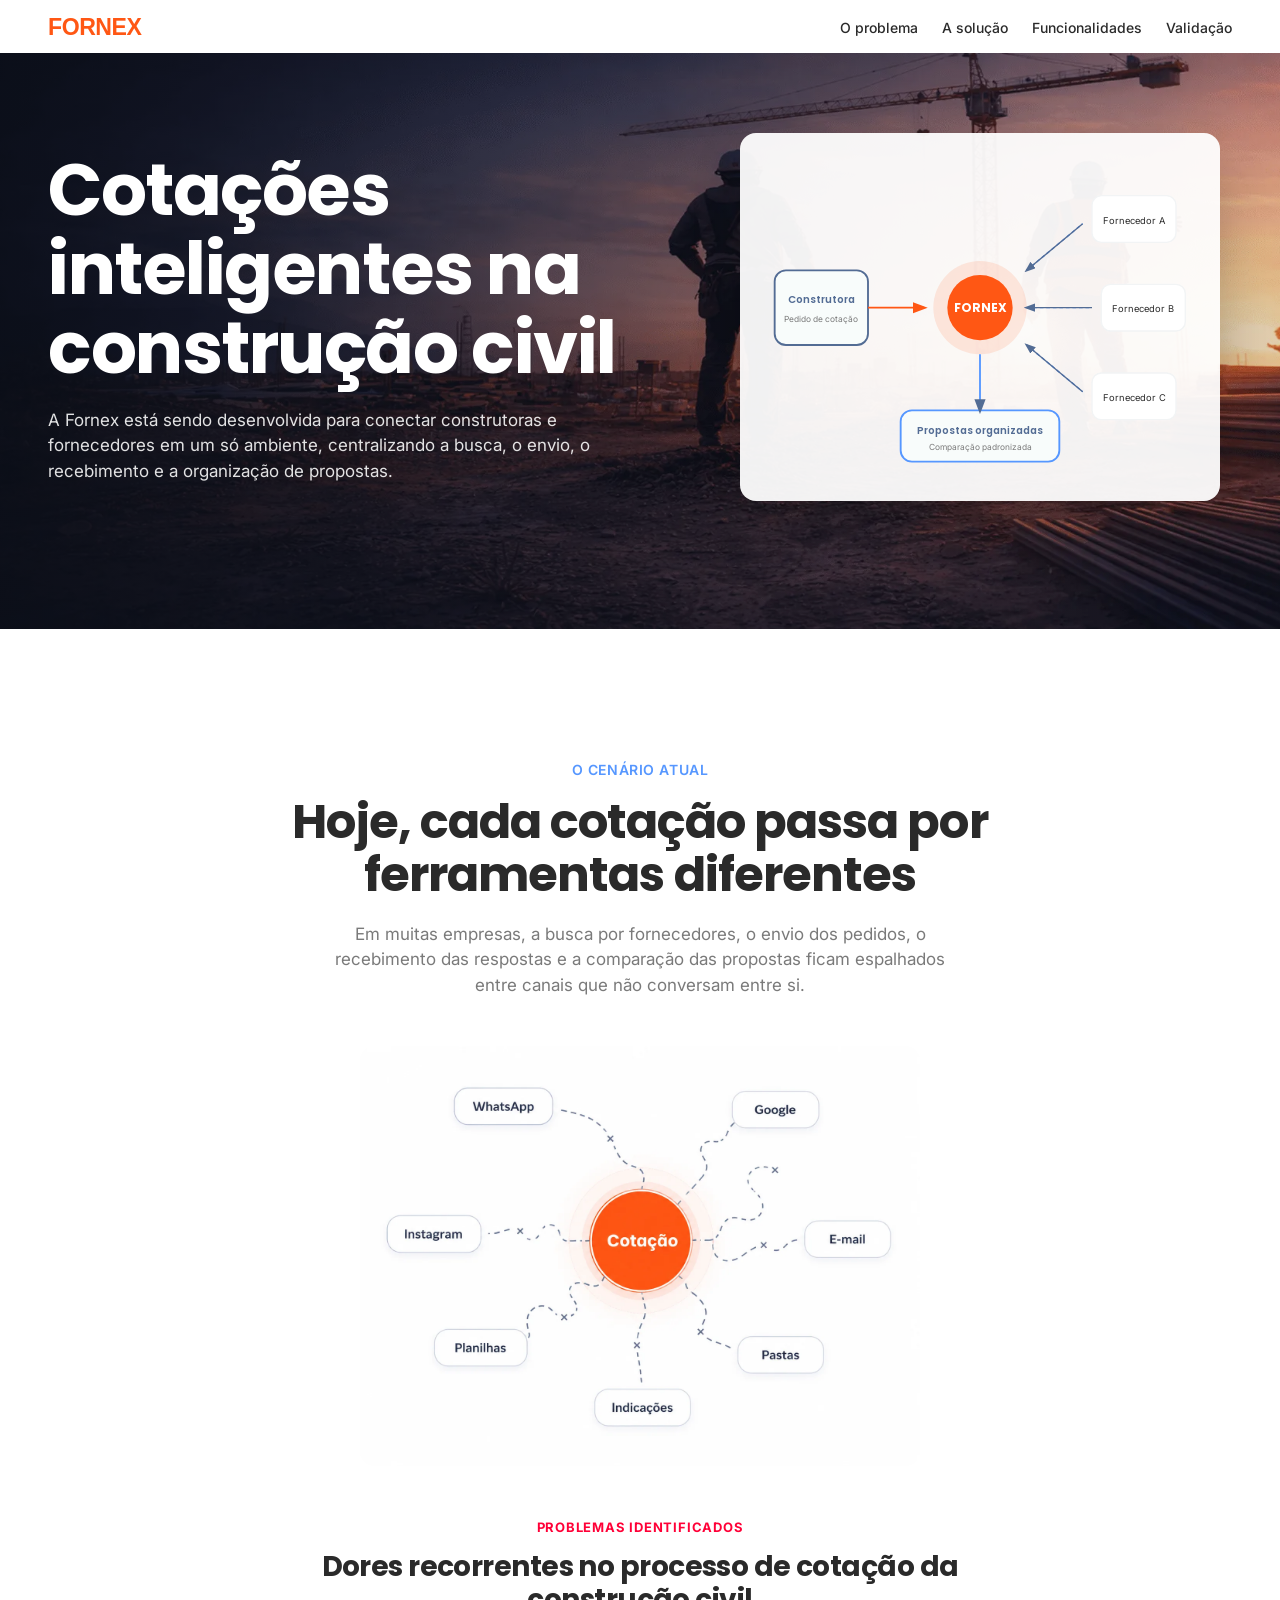
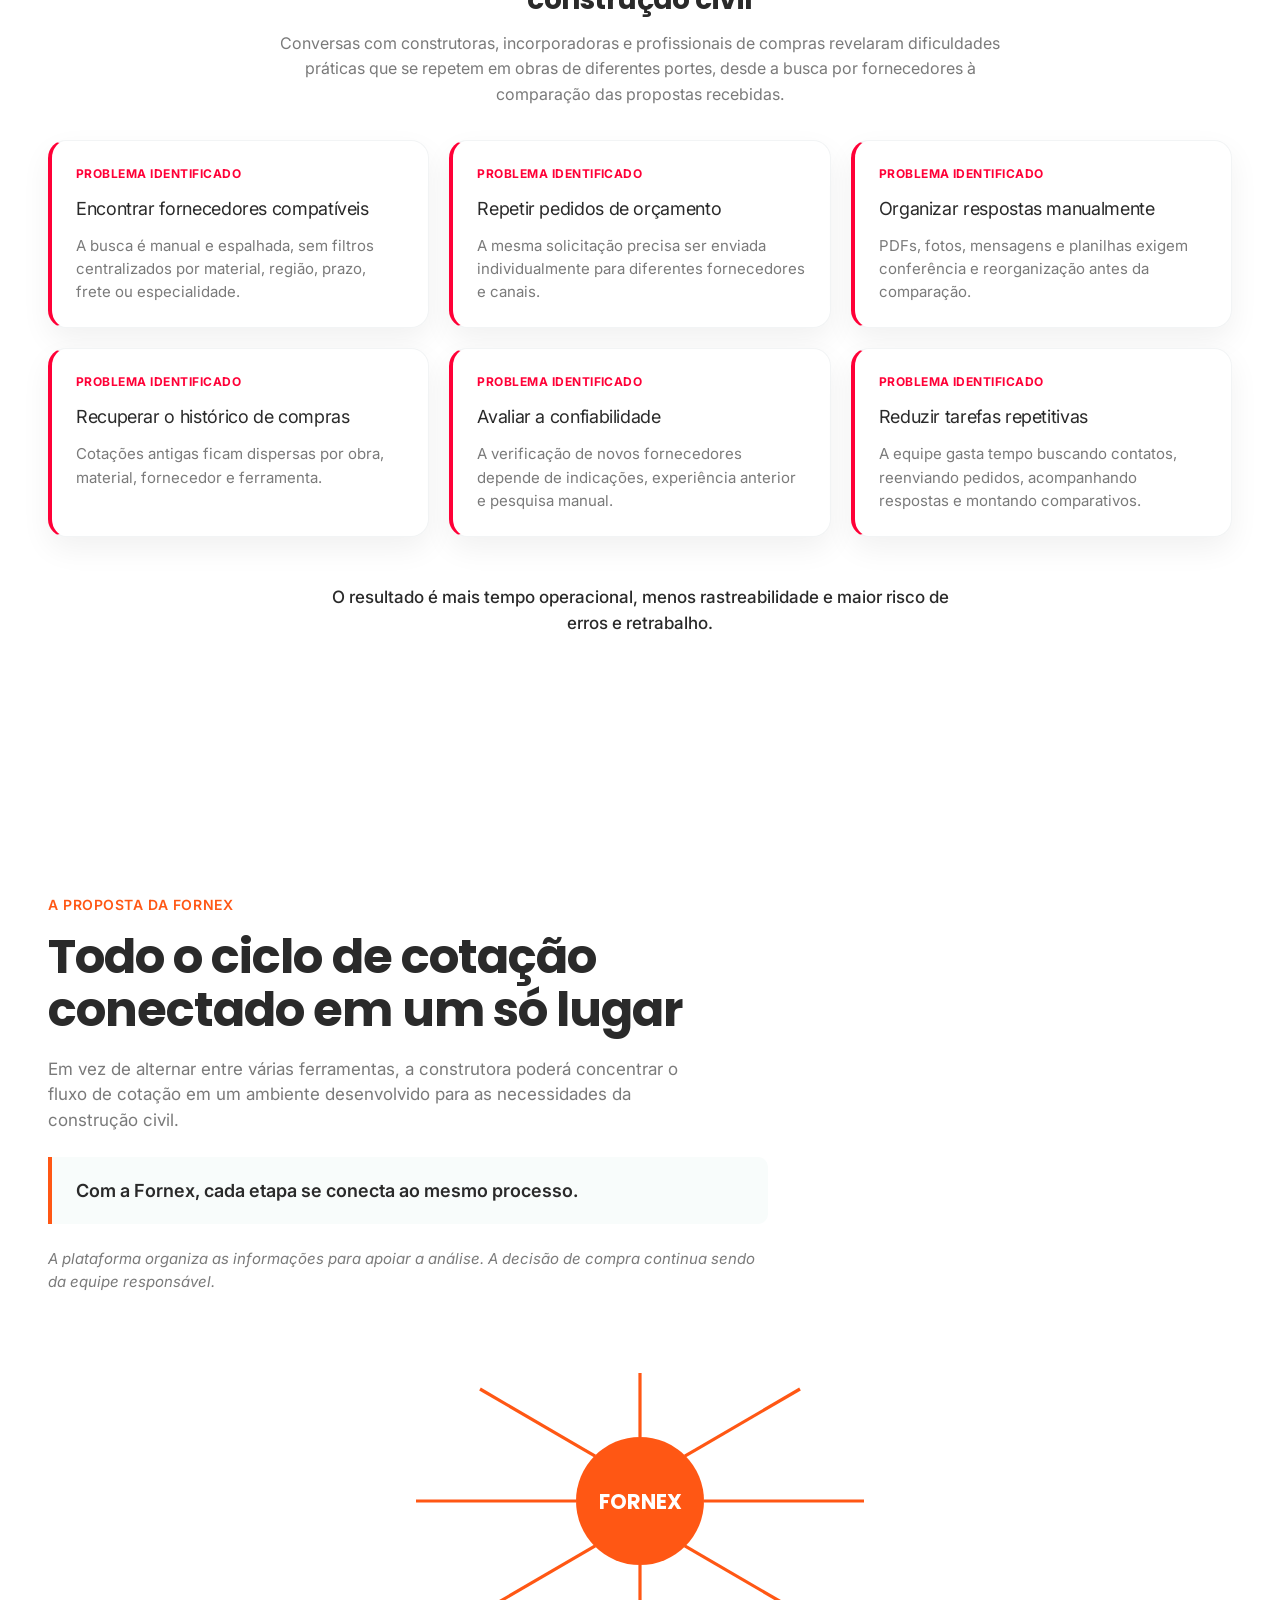
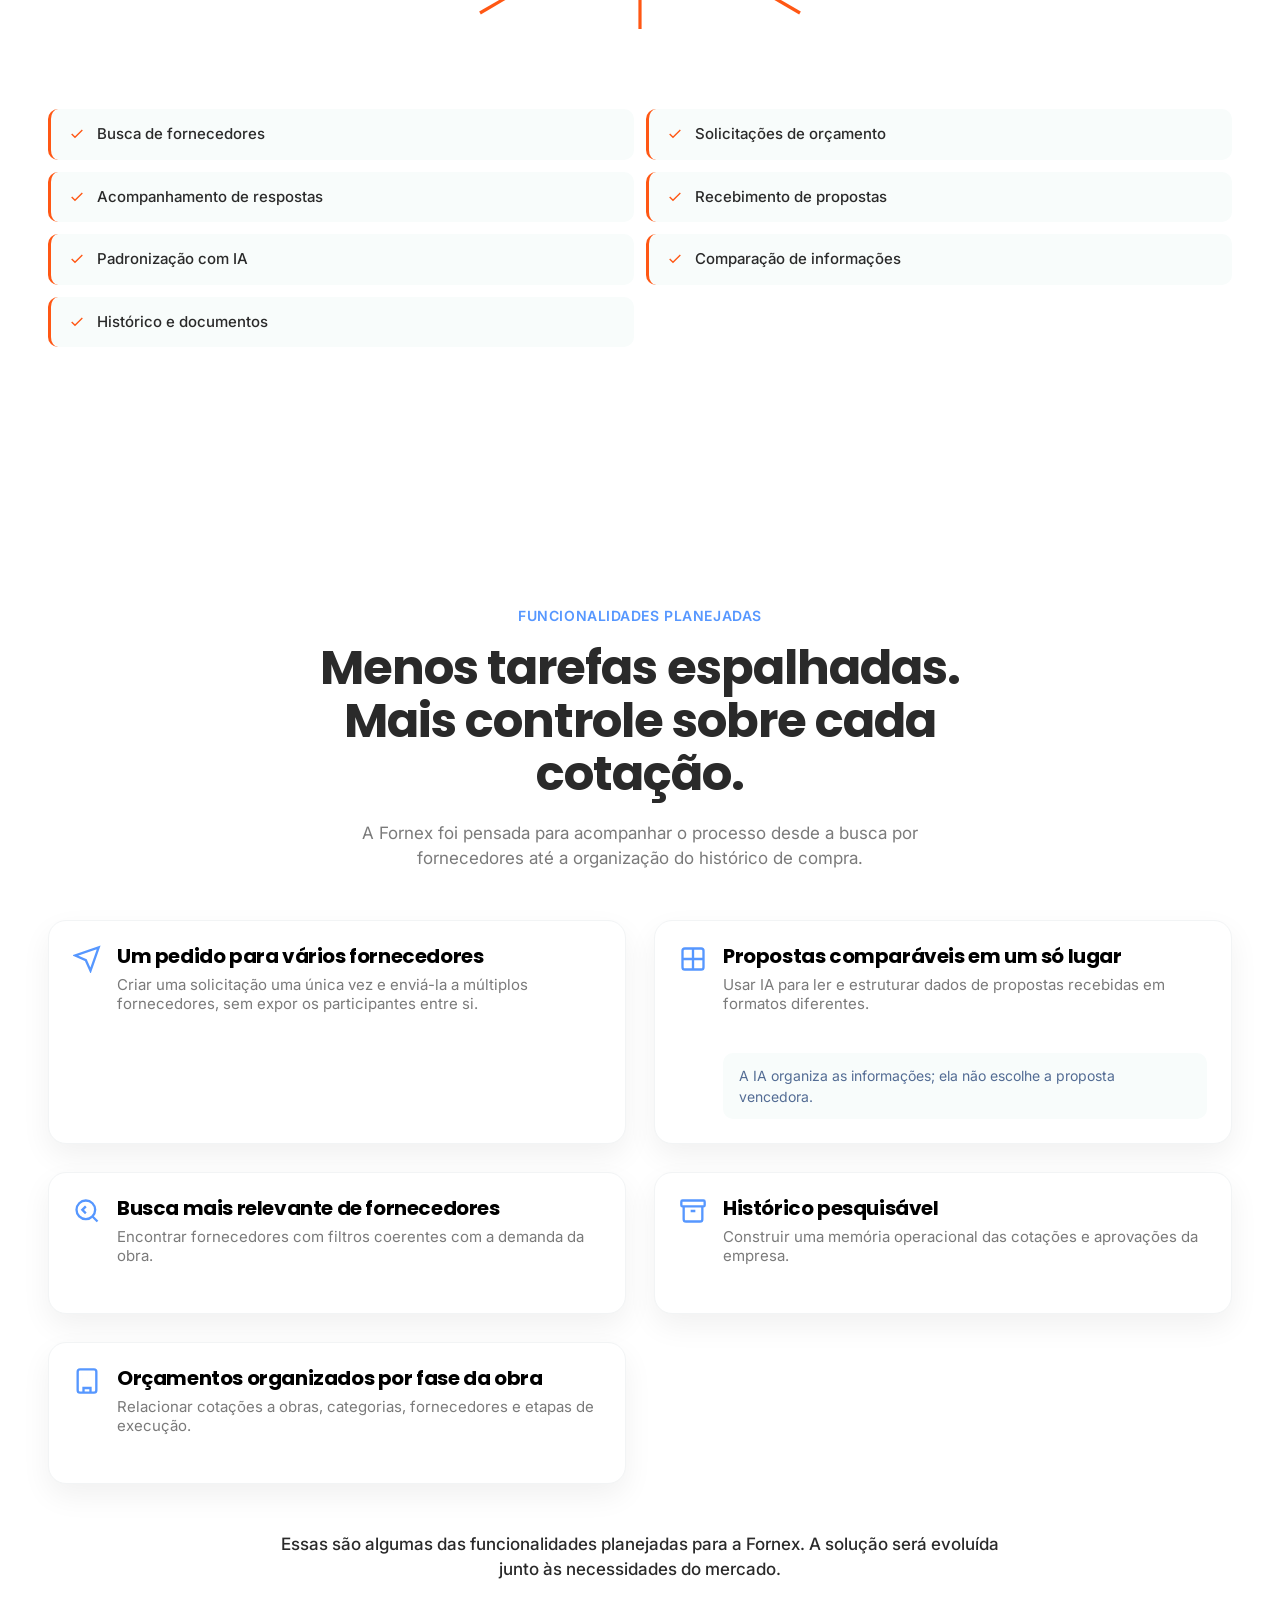
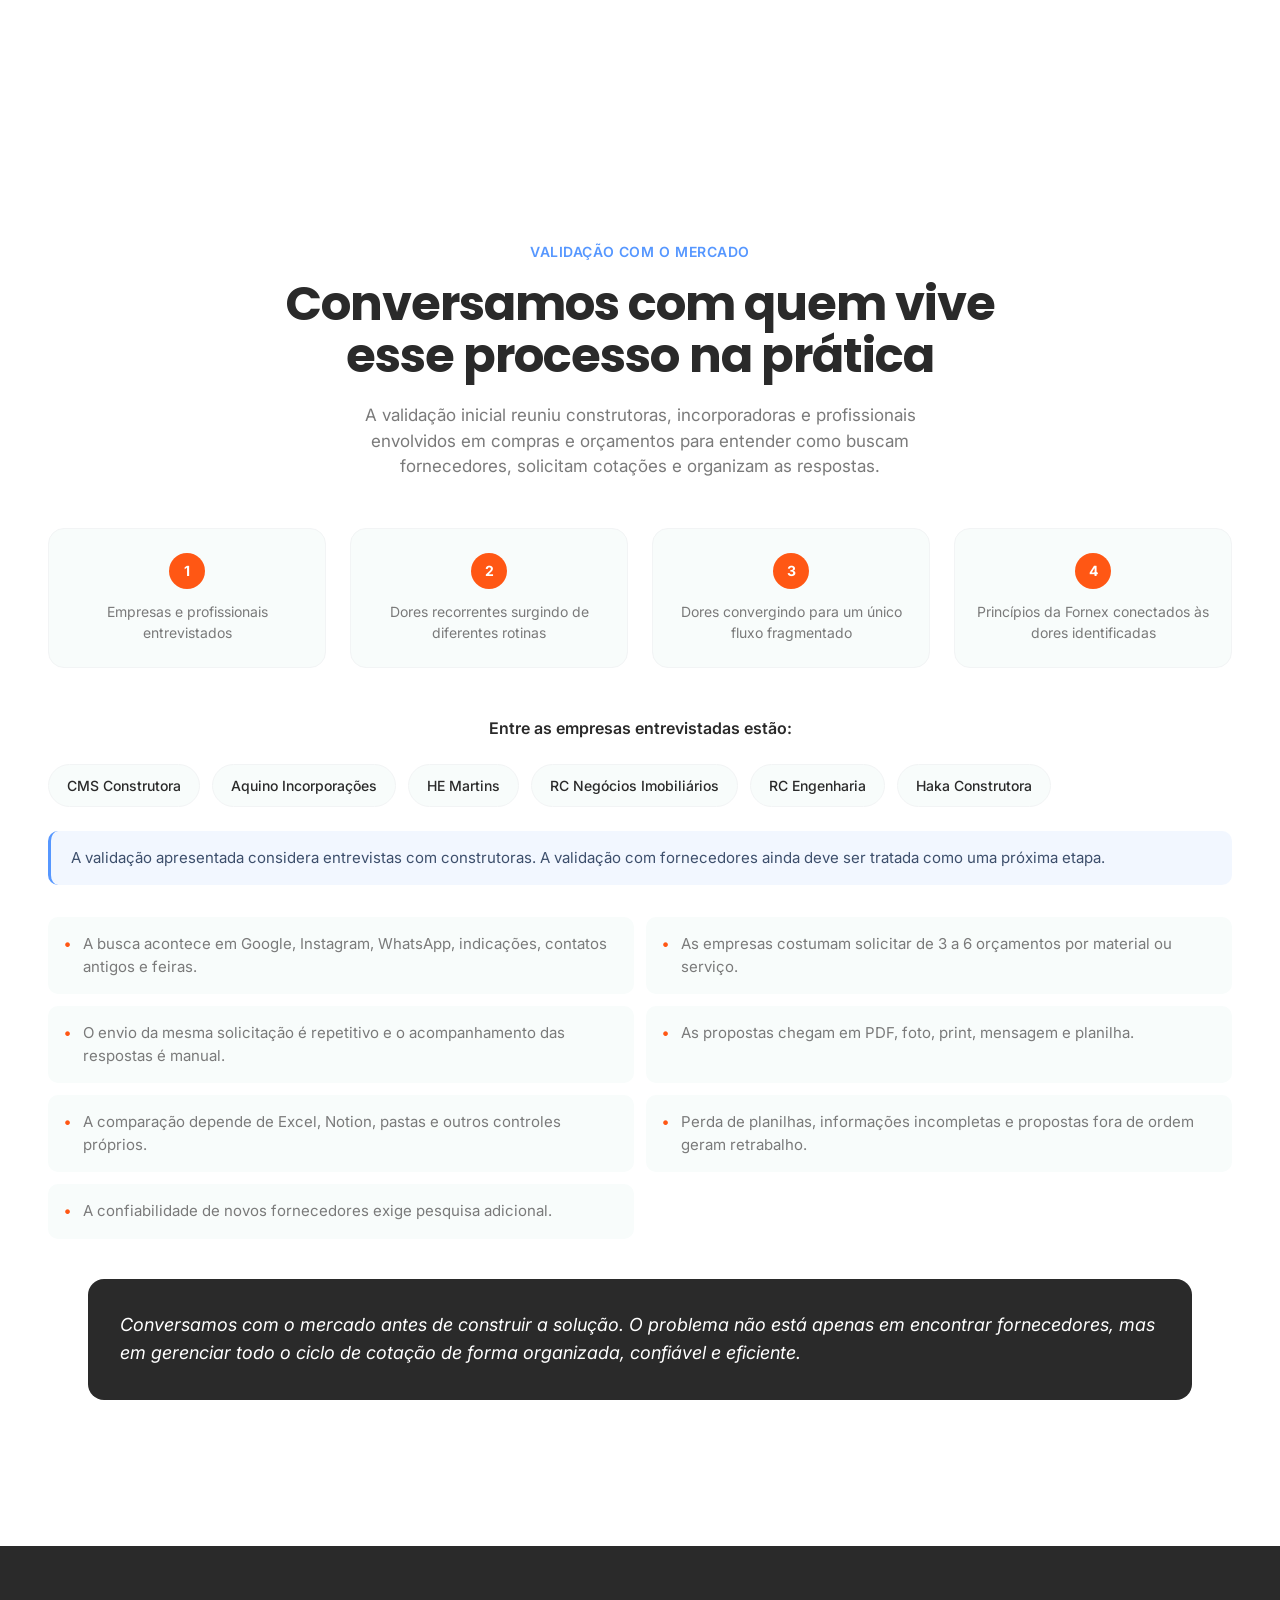
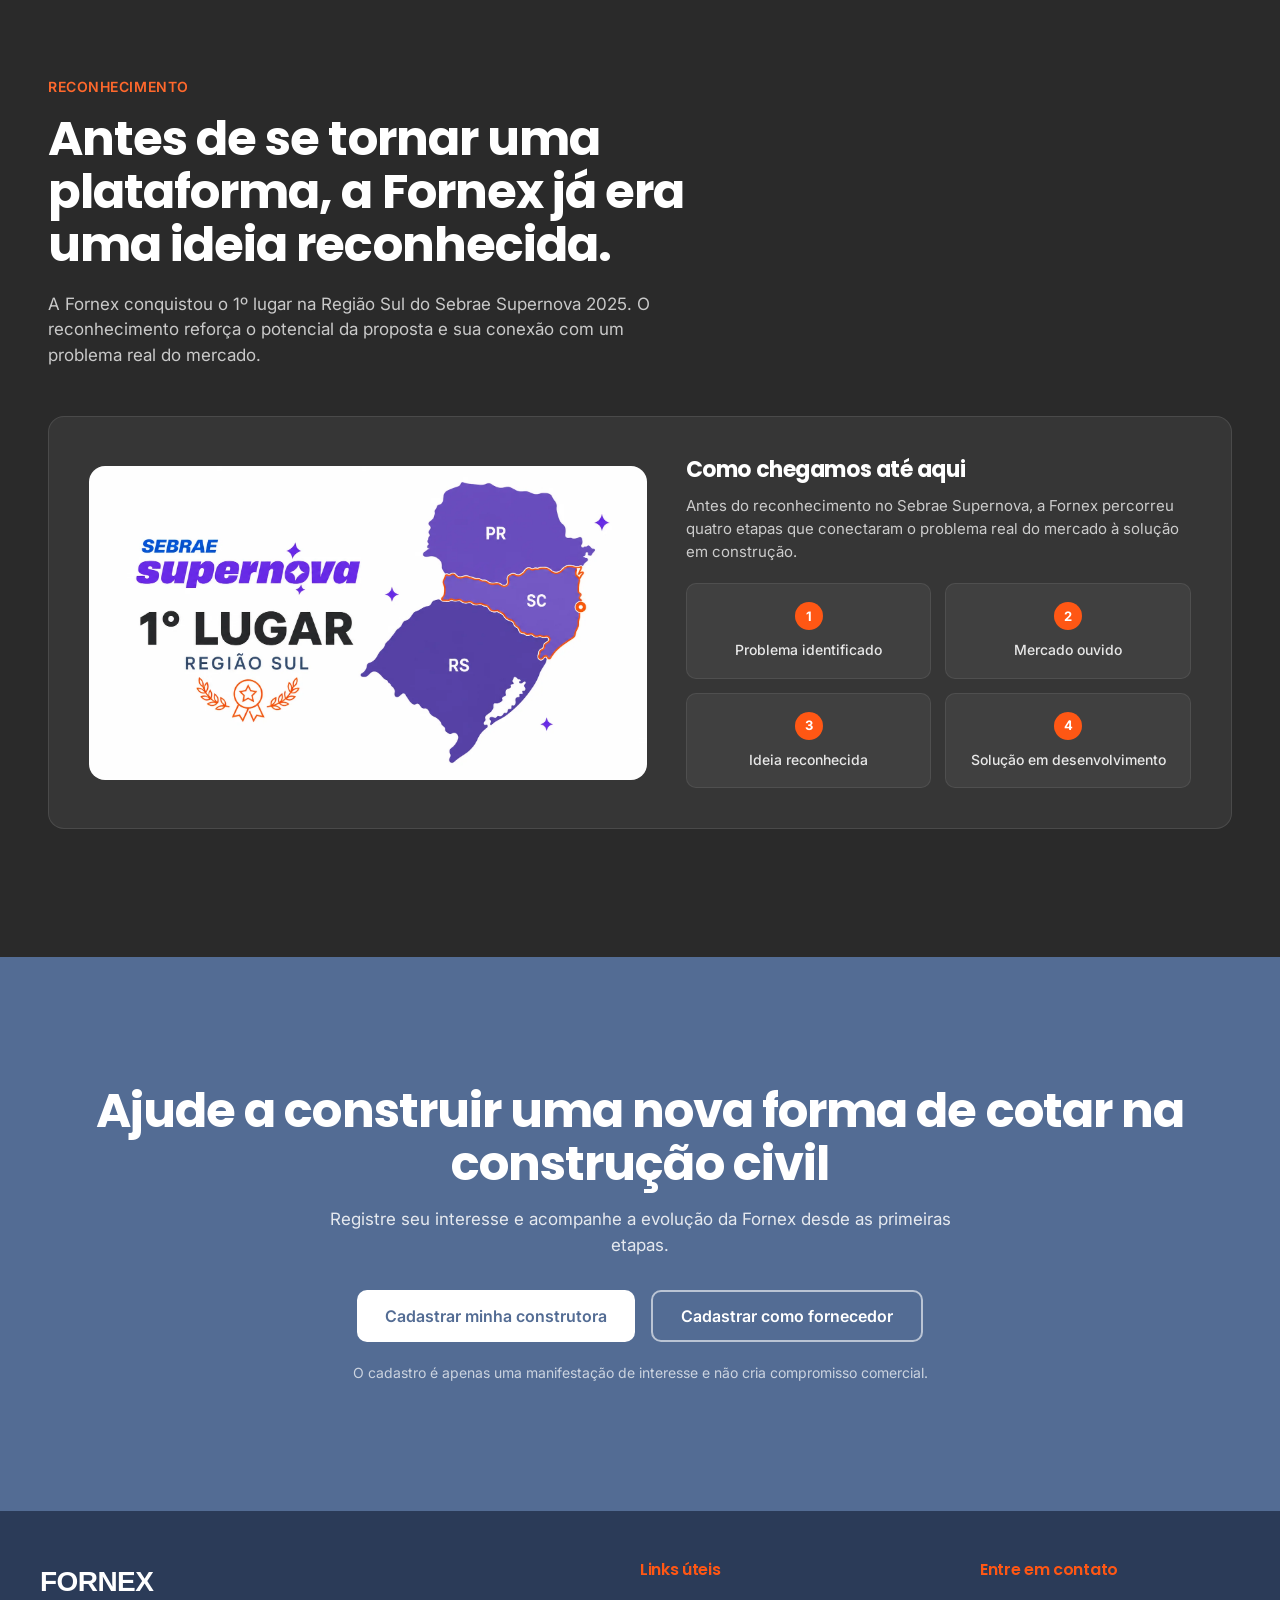
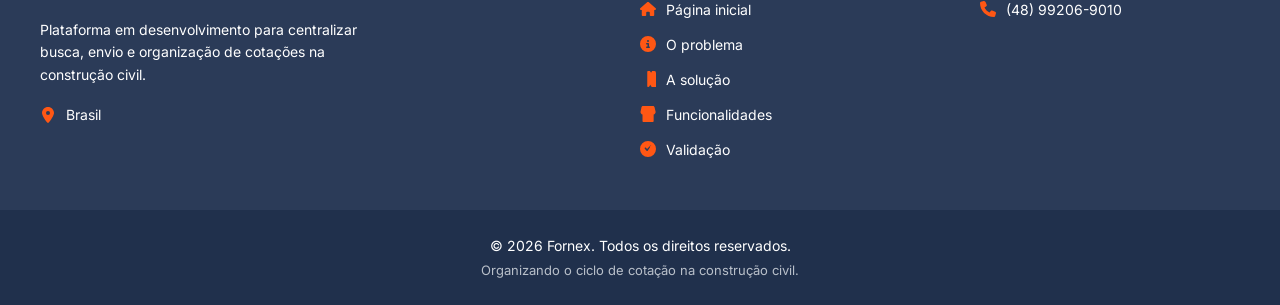
==== commit 1ee180b8: "text update" ====
--- a/index.html
+++ b/index.html
@@ -151,7 +151,7 @@
           <span class="pain-points-header__eyebrow">Problemas identificados</span>
           <h3 class="pain-points-header__title">Dores recorrentes no processo de cotação da construção civil</h3>
           <p class="pain-points-header__text">Conversas com construtoras, incorporadoras e profissionais de compras
-            revelaram dificuldades práticas que se repetem em obras de diferentes portes — da busca por fornecedores
+            revelaram dificuldades práticas que se repetem em obras de diferentes portes, desde a busca por fornecedores
             à comparação das propostas recebidas.</p>
         </div>
 
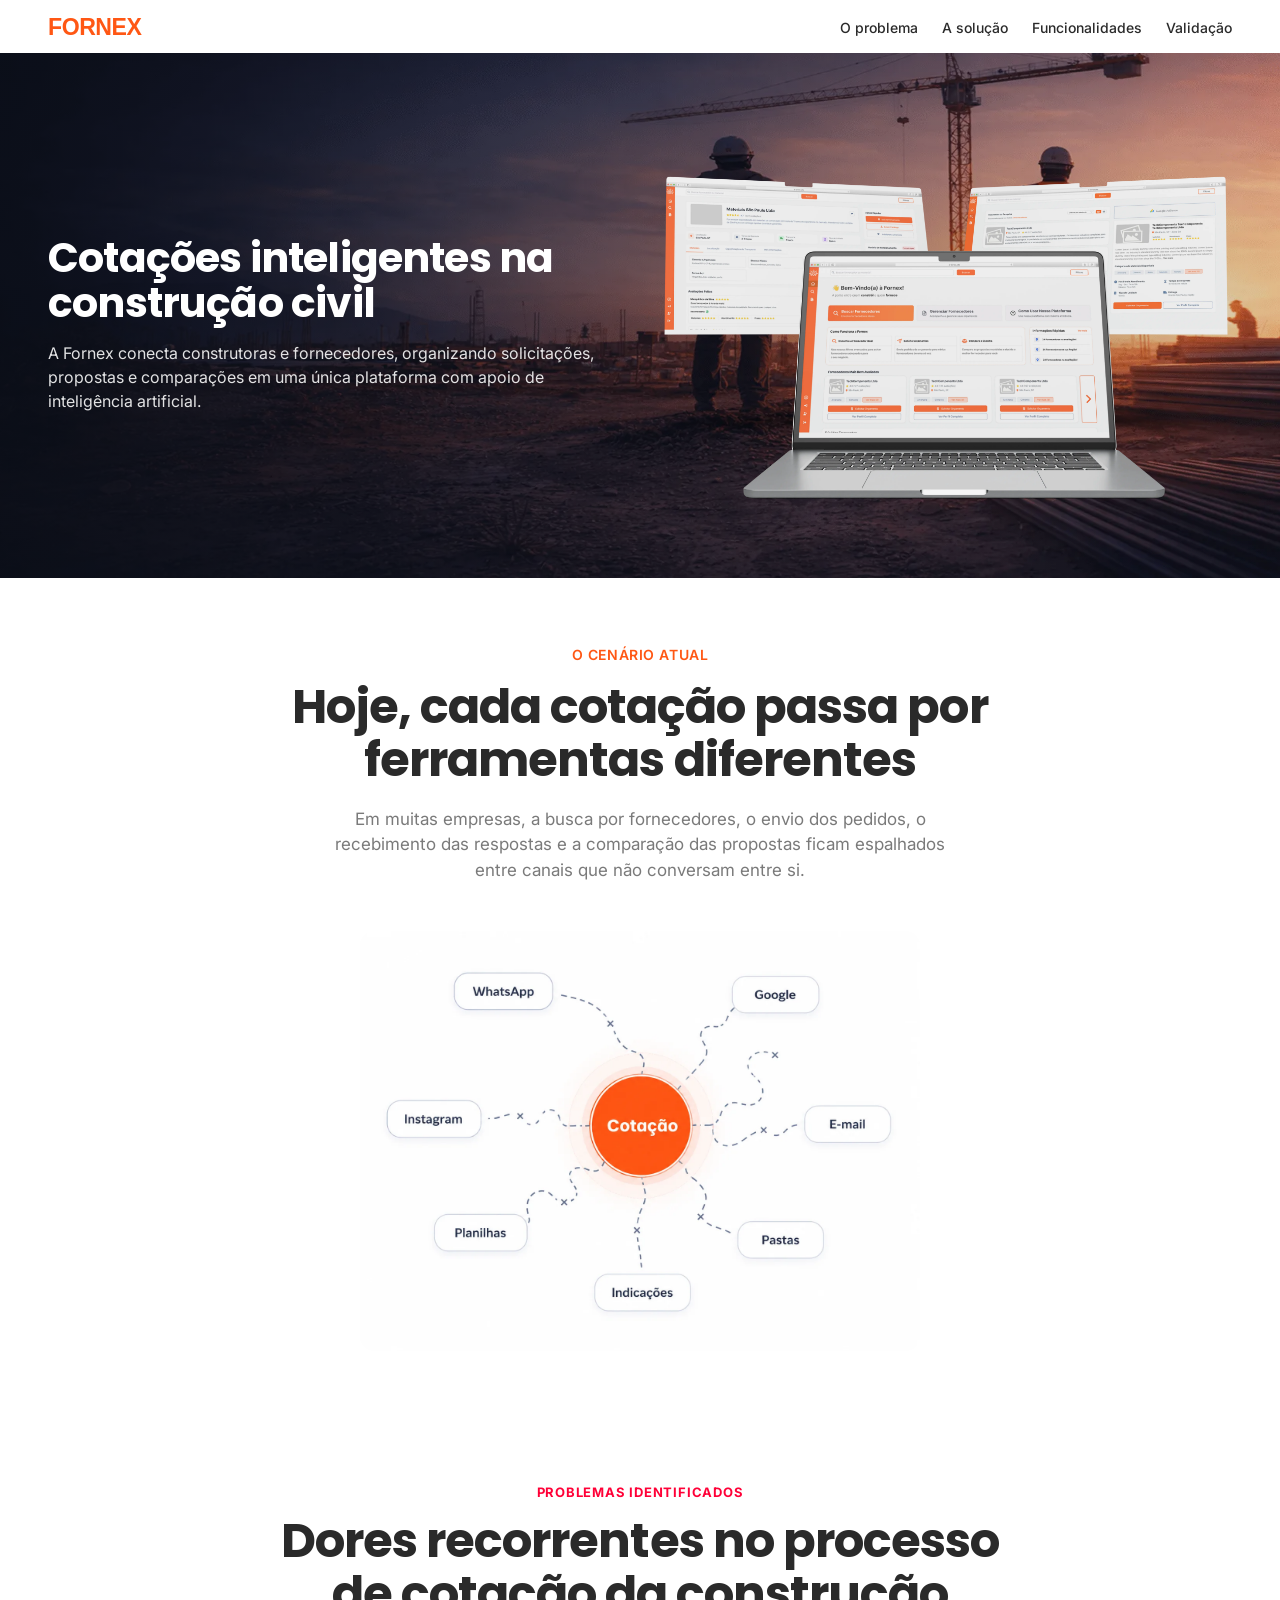
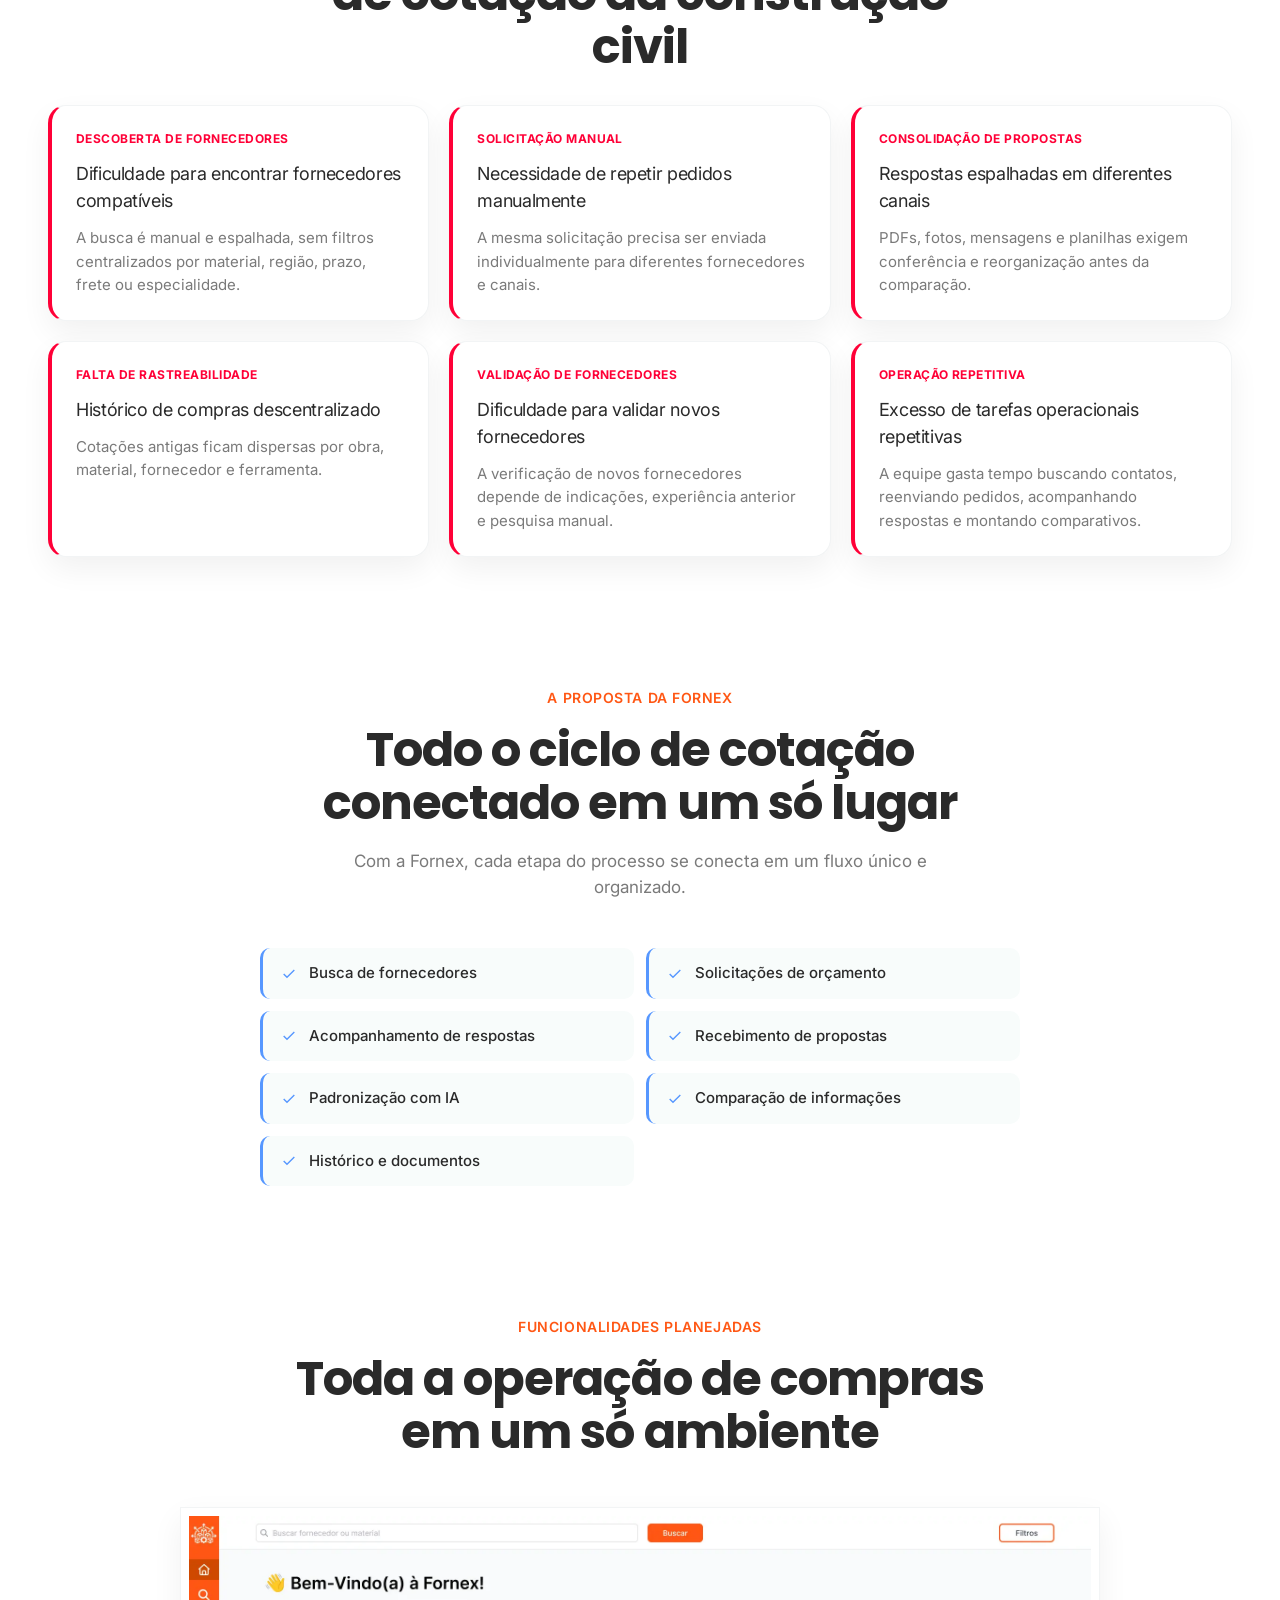
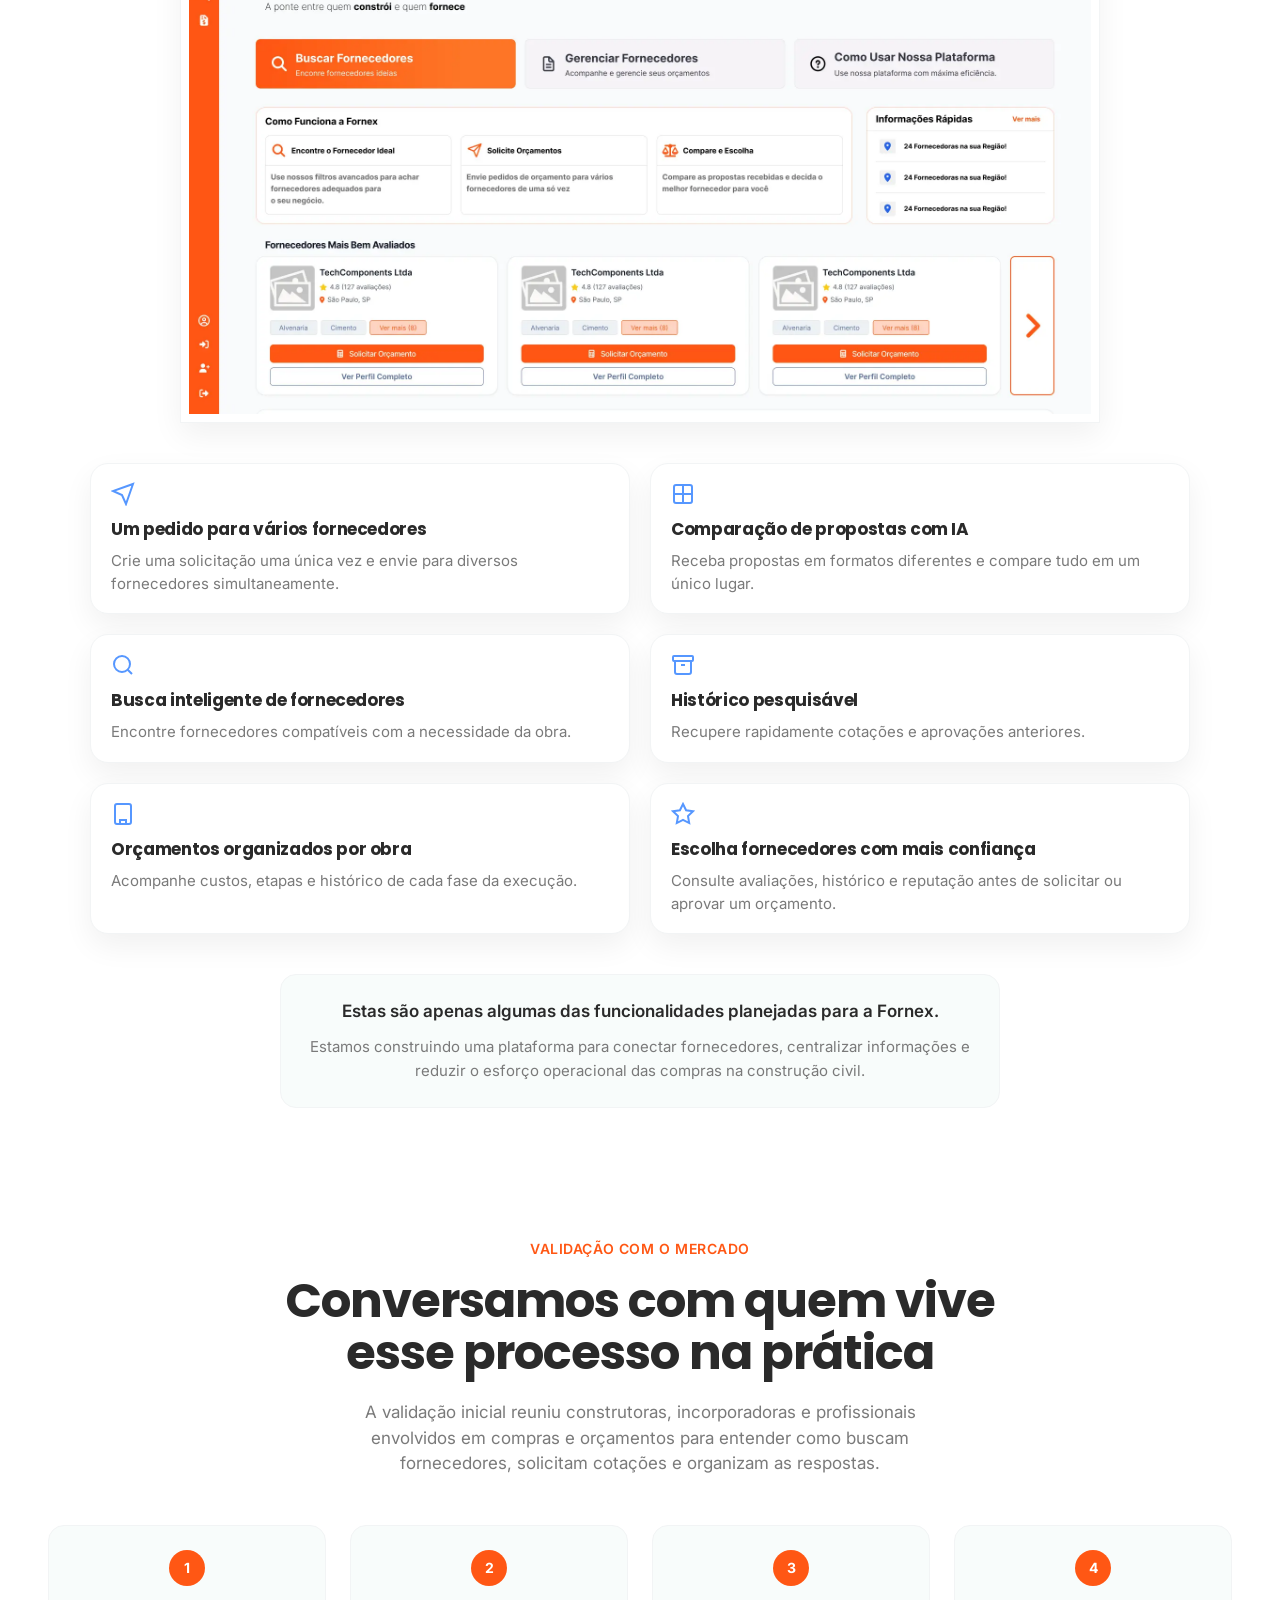
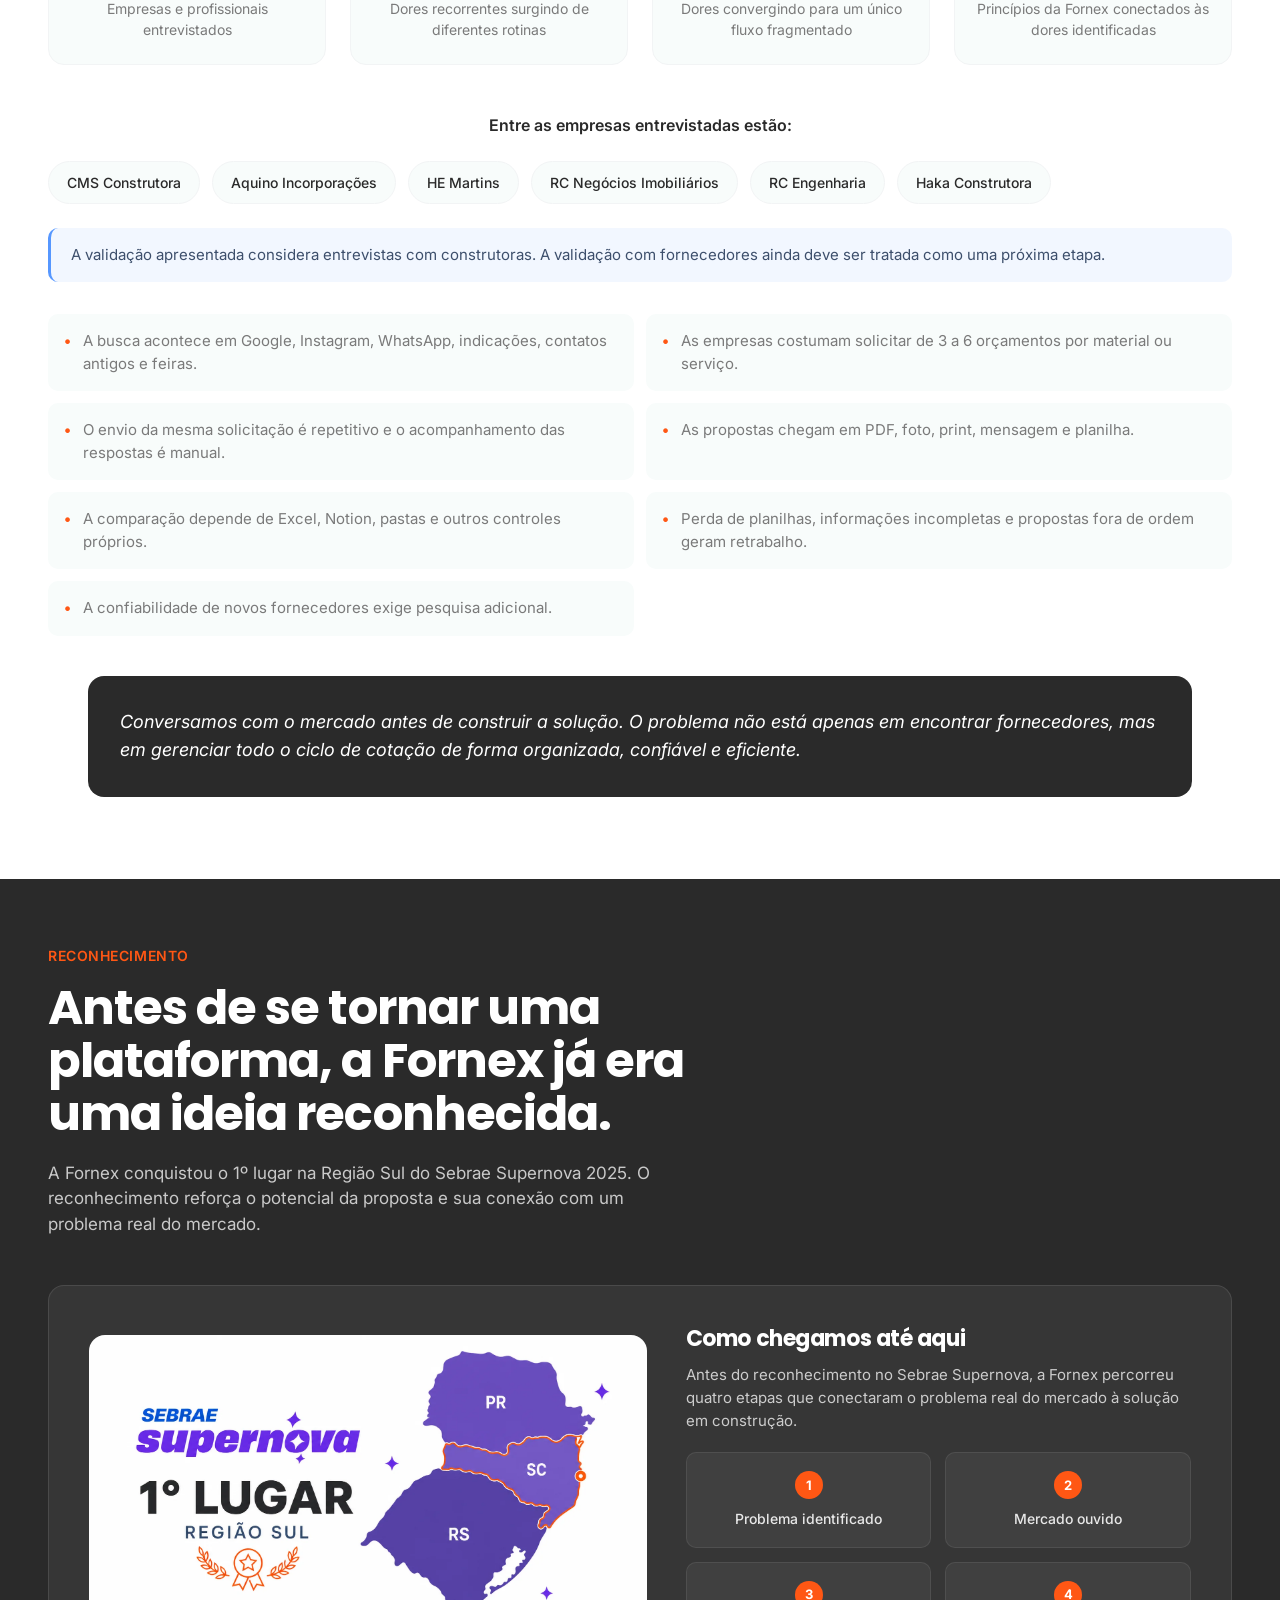
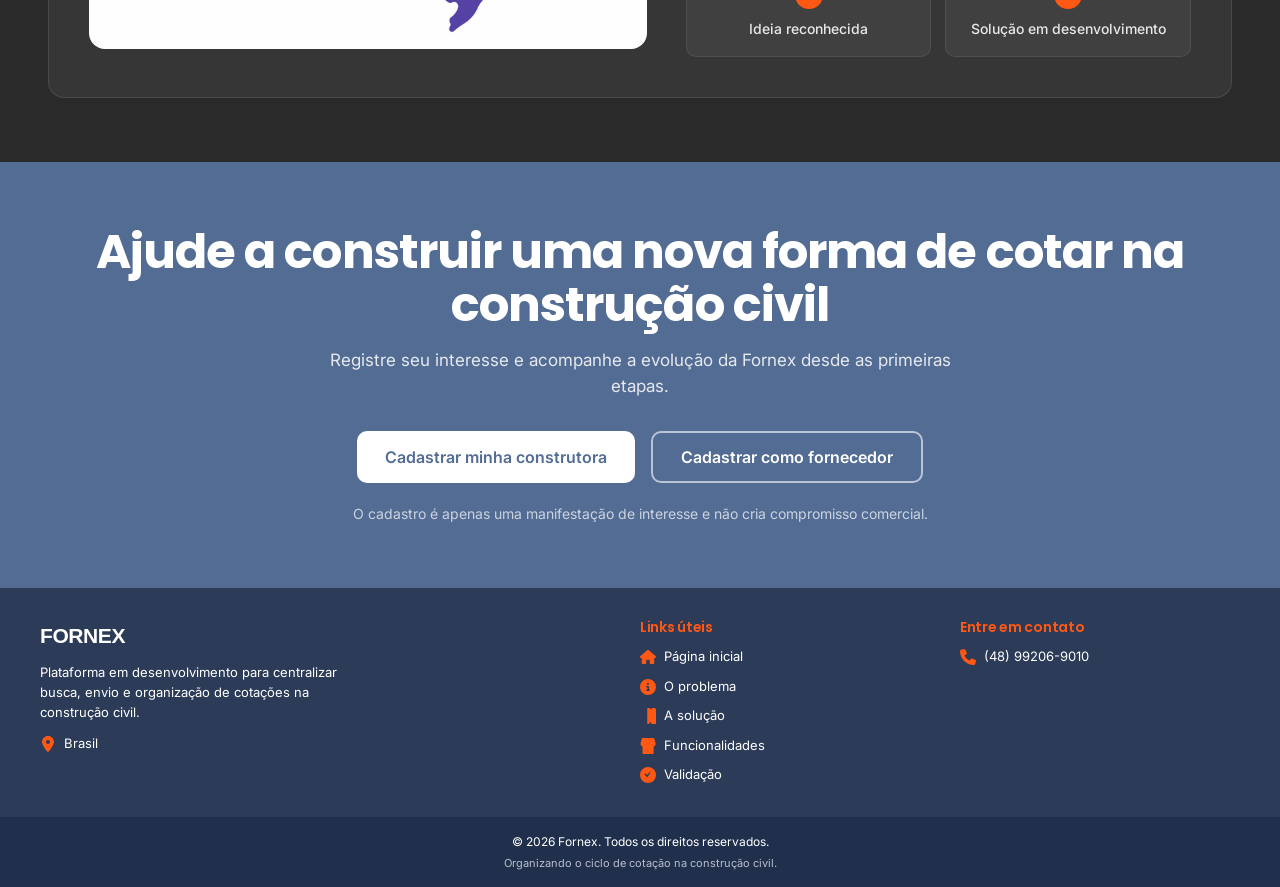
==== commit b5351ef1: "landing page new version" ====
--- a/index.html
+++ b/index.html
@@ -85,46 +85,12 @@
         <div class="hero-grid reveal">
           <div class="hero-content">
             <h1 class="hero-title" id="hero-title">Cotações inteligentes na construção civil</h1>
-            <p class="hero-text">A Fornex está sendo desenvolvida para conectar construtoras e fornecedores em um só
-              ambiente, centralizando a busca, o envio, o recebimento e a organização de propostas.</p>
+            <p class="hero-text">A Fornex conecta construtoras e fornecedores, organizando solicitações, propostas e comparações em uma única plataforma com apoio de inteligência artificial.</p>
           </div>
           <div class="hero-visual">
-            <div class="hero-diagram" role="img"
-              aria-label="Fluxo conceitual da Fornex conectando uma construtora a vários fornecedores e organizando as propostas recebidas.">
-              <svg viewBox="0 0 480 360" fill="none" xmlns="http://www.w3.org/2000/svg">
-                <rect x="20" y="130" width="100" height="80" rx="12" fill="#F8FCFB" stroke="#536C94" stroke-width="2" />
-                <text x="70" y="165" text-anchor="middle" font-family="Poppins, sans-serif" font-size="11" font-weight="600" fill="#536C94">Construtora</text>
-                <text x="70" y="185" text-anchor="middle" font-family="Inter, sans-serif" font-size="9" fill="#7A7A7A">Pedido de cotação</text>
-                <path d="M120 170 L180 170" stroke="#FF5714" stroke-width="2" marker-end="url(#arrow)" />
-                <circle cx="240" cy="170" r="50" fill="#FF5714" opacity="0.12" />
-                <circle cx="240" cy="170" r="35" fill="#FF5714" />
-                <text x="240" y="175" text-anchor="middle" font-family="Poppins, sans-serif" font-size="13" font-weight="700" fill="#FFFFFF">FORNEX</text>
-                <path d="M290 130 L350 80" stroke="#5697FF" stroke-width="1.5" stroke-dasharray="4 3" />
-                <path d="M290 170 L360 170" stroke="#5697FF" stroke-width="1.5" stroke-dasharray="4 3" />
-                <path d="M290 210 L350 260" stroke="#5697FF" stroke-width="1.5" stroke-dasharray="4 3" />
-                <rect x="360" y="50" width="90" height="50" rx="10" fill="#FFFFFF" stroke="#F2F4F5" stroke-width="1.5" />
-                <text x="405" y="80" text-anchor="middle" font-family="Inter, sans-serif" font-size="10" fill="#2A2A2A">Fornecedor A</text>
-                <rect x="370" y="145" width="90" height="50" rx="10" fill="#FFFFFF" stroke="#F2F4F5" stroke-width="1.5" />
-                <text x="415" y="175" text-anchor="middle" font-family="Inter, sans-serif" font-size="10" fill="#2A2A2A">Fornecedor B</text>
-                <rect x="360" y="240" width="90" height="50" rx="10" fill="#FFFFFF" stroke="#F2F4F5" stroke-width="1.5" />
-                <text x="405" y="270" text-anchor="middle" font-family="Inter, sans-serif" font-size="10" fill="#2A2A2A">Fornecedor C</text>
-                <path d="M350 80 L290 130" stroke="#536C94" stroke-width="1.5" marker-end="url(#arrowBlue)" />
-                <path d="M360 170 L290 170" stroke="#536C94" stroke-width="1.5" marker-end="url(#arrowBlue)" />
-                <path d="M350 260 L290 210" stroke="#536C94" stroke-width="1.5" marker-end="url(#arrowBlue)" />
-                <rect x="155" y="280" width="170" height="55" rx="12" fill="#F8FCFB" stroke="#5697FF" stroke-width="2" />
-                <text x="240" y="305" text-anchor="middle" font-family="Poppins, sans-serif" font-size="11" font-weight="600" fill="#536C94">Propostas organizadas</text>
-                <text x="240" y="322" text-anchor="middle" font-family="Inter, sans-serif" font-size="9" fill="#7A7A7A">Comparação padronizada</text>
-                <path d="M240 220 L240 280" stroke="#5697FF" stroke-width="2" marker-end="url(#arrowBlue)" />
-                <defs>
-                  <marker id="arrow" markerWidth="8" markerHeight="8" refX="6" refY="3" orient="auto">
-                    <path d="M0,0 L0,6 L8,3 z" fill="#FF5714" />
-                  </marker>
-                  <marker id="arrowBlue" markerWidth="8" markerHeight="8" refX="6" refY="3" orient="auto">
-                    <path d="M0,0 L0,6 L8,3 z" fill="#536C94" />
-                  </marker>
-                </defs>
-              </svg>
-            </div>
+            <img class="hero-display" src="shared/imgs/fornex_display.webp"
+              alt="Interface da plataforma Fornex exibindo o fluxo de cotações" width="960" height="720"
+              loading="eager">
           </div>
         </div>
       </div>
@@ -146,49 +112,50 @@
             alt="Diagrama do processo de cotação fragmentado entre WhatsApp, Google, Instagram, e-mail, planilhas, pastas e indicações"
             class="problem-visual__image" width="640" height="640" loading="lazy">
         </div>
-
+      </div>
+    </section>
+
+    <!-- Pain Points -->
+    <div id="problemas-identificados" class="section-anchor" aria-hidden="true"></div>
+    <section class="pain-points-section section" aria-labelledby="pain-points-title">
+      <div class="container">
         <div class="pain-points-header reveal">
           <span class="pain-points-header__eyebrow">Problemas identificados</span>
-          <h3 class="pain-points-header__title">Dores recorrentes no processo de cotação da construção civil</h3>
-          <p class="pain-points-header__text">Conversas com construtoras, incorporadoras e profissionais de compras
-            revelaram dificuldades práticas que se repetem em obras de diferentes portes, desde a busca por fornecedores
-            à comparação das propostas recebidas.</p>
+          <h2 class="section-title" id="pain-points-title">Dores recorrentes no processo de cotação da construção civil</h2>
         </div>
 
         <div class="pain-points-grid" role="list" aria-label="Problemas identificados no processo de cotação">
           <article class="pain-point-card reveal" tabindex="0" role="listitem">
-            <span class="pain-point-card__label">Problema identificado</span>
-            <h3 class="pain-point-card__title">Encontrar fornecedores compatíveis</h3>
+            <span class="pain-point-card__label">Descoberta de fornecedores</span>
+            <h3 class="pain-point-card__title">Dificuldade para encontrar fornecedores compatíveis</h3>
             <p class="pain-point-card__text">A busca é manual e espalhada, sem filtros centralizados por material, região, prazo, frete ou especialidade.</p>
           </article>
           <article class="pain-point-card reveal" tabindex="0" role="listitem">
-            <span class="pain-point-card__label">Problema identificado</span>
-            <h3 class="pain-point-card__title">Repetir pedidos de orçamento</h3>
+            <span class="pain-point-card__label">Solicitação manual</span>
+            <h3 class="pain-point-card__title">Necessidade de repetir pedidos manualmente</h3>
             <p class="pain-point-card__text">A mesma solicitação precisa ser enviada individualmente para diferentes fornecedores e canais.</p>
           </article>
           <article class="pain-point-card reveal" tabindex="0" role="listitem">
-            <span class="pain-point-card__label">Problema identificado</span>
-            <h3 class="pain-point-card__title">Organizar respostas manualmente</h3>
+            <span class="pain-point-card__label">Consolidação de propostas</span>
+            <h3 class="pain-point-card__title">Respostas espalhadas em diferentes canais</h3>
             <p class="pain-point-card__text">PDFs, fotos, mensagens e planilhas exigem conferência e reorganização antes da comparação.</p>
           </article>
           <article class="pain-point-card reveal" tabindex="0" role="listitem">
-            <span class="pain-point-card__label">Problema identificado</span>
-            <h3 class="pain-point-card__title">Recuperar o histórico de compras</h3>
+            <span class="pain-point-card__label">Falta de rastreabilidade</span>
+            <h3 class="pain-point-card__title">Histórico de compras descentralizado</h3>
             <p class="pain-point-card__text">Cotações antigas ficam dispersas por obra, material, fornecedor e ferramenta.</p>
           </article>
           <article class="pain-point-card reveal" tabindex="0" role="listitem">
-            <span class="pain-point-card__label">Problema identificado</span>
-            <h3 class="pain-point-card__title">Avaliar a confiabilidade</h3>
+            <span class="pain-point-card__label">Validação de fornecedores</span>
+            <h3 class="pain-point-card__title">Dificuldade para validar novos fornecedores</h3>
             <p class="pain-point-card__text">A verificação de novos fornecedores depende de indicações, experiência anterior e pesquisa manual.</p>
           </article>
           <article class="pain-point-card reveal" tabindex="0" role="listitem">
-            <span class="pain-point-card__label">Problema identificado</span>
-            <h3 class="pain-point-card__title">Reduzir tarefas repetitivas</h3>
+            <span class="pain-point-card__label">Operação repetitiva</span>
+            <h3 class="pain-point-card__title">Excesso de tarefas operacionais repetitivas</h3>
             <p class="pain-point-card__text">A equipe gasta tempo buscando contatos, reenviando pedidos, acompanhando respostas e montando comparativos.</p>
           </article>
         </div>
-
-        <p class="section-closing section-heading--center reveal" style="text-align:center; max-width:640px; margin:48px auto 0;">O resultado é mais tempo operacional, menos rastreabilidade e maior risco de erros e retrabalho.</p>
       </div>
     </section>
 
@@ -196,27 +163,10 @@
     <div id="solucao" class="section-anchor" aria-hidden="true"></div>
     <section class="solution-section section" aria-labelledby="solution-title">
       <div class="container">
-        <div class="section-heading reveal">
+        <div class="section-heading section-heading--center reveal">
           <span class="eyebrow eyebrow--orange">A proposta da Fornex</span>
           <h2 class="section-title" id="solution-title">Todo o ciclo de cotação conectado em um só lugar</h2>
-          <p class="section-intro">Em vez de alternar entre várias ferramentas, a construtora poderá concentrar o fluxo de cotação em um ambiente desenvolvido para as necessidades da construção civil.</p>
-          <p class="solution-highlight">Com a Fornex, cada etapa se conecta ao mesmo processo.</p>
-          <p class="solution-clarification">A plataforma organiza as informações para apoiar a análise. A decisão de compra continua sendo da equipe responsável.</p>
-        </div>
-
-        <div class="central-diagram reveal diagram-animate" aria-hidden="true">
-          <svg viewBox="0 0 400 200" fill="none" xmlns="http://www.w3.org/2000/svg">
-            <circle cx="200" cy="100" r="40" fill="#FF5714" />
-            <text x="200" y="105" text-anchor="middle" font-family="Poppins, sans-serif" font-size="13" font-weight="700" fill="#FFFFFF">FORNEX</text>
-            <line x1="160" y1="100" x2="60" y2="100" stroke="#FF5714" stroke-width="2" />
-            <line x1="200" y1="60" x2="200" y2="20" stroke="#FF5714" stroke-width="2" />
-            <line x1="240" y1="100" x2="340" y2="100" stroke="#FF5714" stroke-width="2" />
-            <line x1="200" y1="140" x2="200" y2="180" stroke="#FF5714" stroke-width="2" />
-            <line x1="172" y1="72" x2="100" y2="30" stroke="#FF5714" stroke-width="2" />
-            <line x1="228" y1="72" x2="300" y2="30" stroke="#FF5714" stroke-width="2" />
-            <line x1="172" y1="128" x2="100" y2="170" stroke="#FF5714" stroke-width="2" />
-            <line x1="228" y1="128" x2="300" y2="170" stroke="#FF5714" stroke-width="2" />
-          </svg>
+          <p class="section-intro">Com a Fornex, cada etapa do processo se conecta em um fluxo único e organizado.</p>
         </div>
 
         <ul class="connected-list reveal">
@@ -258,104 +208,156 @@
       <div class="container">
         <div class="section-heading section-heading--center reveal">
           <span class="eyebrow">Funcionalidades planejadas</span>
-          <h2 class="section-title" id="features-title">Menos tarefas espalhadas. Mais controle sobre cada cotação.</h2>
-          <p class="section-intro">A Fornex foi pensada para acompanhar o processo desde a busca por fornecedores até a organização do histórico de compra.</p>
-        </div>
-
-        <div class="features-grid">
-          <article class="feature-card reveal">
-            <button class="feature-card__header" type="button" aria-expanded="false">
-              <svg class="feature-card__icon" viewBox="0 0 24 24" fill="none" stroke="currentColor" stroke-width="2" aria-hidden="true"><path d="m22 2-7 20-4-9-9-4Z"/></svg>
-              <div>
-                <h3 class="feature-card__title">Um pedido para vários fornecedores</h3>
-                <p class="feature-card__summary">Criar uma solicitação uma única vez e enviá-la a múltiplos fornecedores, sem expor os participantes entre si.</p>
-              </div>
-              <svg class="feature-card__chevron" viewBox="0 0 24 24" fill="none" stroke="currentColor" stroke-width="2" aria-hidden="true"><polyline points="6 9 12 15 18 9"/></svg>
-            </button>
-            <div class="feature-card__body">
-              <ul class="feature-card__details">
-                <li>Acompanhar status como enviado, respondido e pendente.</li>
-                <li>Manter o histórico do pedido centralizado.</li>
-                <li>Reduzir o esforço de copiar, colar e acompanhar mensagens separadas.</li>
-              </ul>
+          <h2 class="section-title" id="features-title">Toda a operação de compras em um só ambiente</h2>
+        </div>
+
+        <div class="platform-showcase reveal">
+          <div class="platform-showcase__visual">
+            <div class="platform-window">
+              <img class="platform-window__screenshot" src="shared/imgs/initial-page.webp"
+                alt="Dashboard da plataforma Fornex com obras, orçamentos e fluxo de cotações centralizado"
+                width="960" height="600" loading="lazy">
             </div>
-          </article>
-
-          <article class="feature-card reveal">
-            <button class="feature-card__header" type="button" aria-expanded="false">
-              <svg class="feature-card__icon" viewBox="0 0 24 24" fill="none" stroke="currentColor" stroke-width="2" aria-hidden="true"><rect width="18" height="18" x="3" y="3" rx="2"/><path d="M12 3v18"/><path d="M3 12h18"/></svg>
-              <div>
-                <h3 class="feature-card__title">Propostas comparáveis em um só lugar</h3>
-                <p class="feature-card__summary">Usar IA para ler e estruturar dados de propostas recebidas em formatos diferentes.</p>
-              </div>
-              <svg class="feature-card__chevron" viewBox="0 0 24 24" fill="none" stroke="currentColor" stroke-width="2" aria-hidden="true"><polyline points="6 9 12 15 18 9"/></svg>
-            </button>
-            <div class="feature-card__body">
-              <ul class="feature-card__details">
-                <li>Organizar preço, prazo, frete e condições comerciais.</li>
-                <li>Apresentar as informações em uma visualização padronizada.</li>
-                <li>Evitar a reconstrução manual de planilhas comparativas.</li>
-              </ul>
-              <p class="feature-card__disclaimer">A IA organiza as informações; ela não escolhe a proposta vencedora.</p>
+          </div>
+
+          <div class="platform-showcase__features">
+            <div class="platform-showcase__row">
+              <article class="platform-feature" tabindex="0">
+                <div class="platform-feature__content">
+                  <svg class="platform-feature__icon" viewBox="0 0 24 24" fill="none" stroke="currentColor" stroke-width="2" aria-hidden="true"><path d="m22 2-7 20-4-9-9-4Z"/></svg>
+                  <h3 class="platform-feature__title">Um pedido para vários fornecedores</h3>
+                  <p class="platform-feature__summary">Crie uma solicitação uma única vez e envie para diversos fornecedores simultaneamente.</p>
+                  <div class="platform-feature__details">
+                    <ul>
+                      <li>Envio simultâneo</li>
+                      <li>Fornecedores não visualizam concorrentes</li>
+                      <li>Status de resposta</li>
+                      <li>Histórico centralizado</li>
+                    </ul>
+                  </div>
+                  <span class="platform-feature__tap-hint" aria-hidden="true">
+                    <span class="platform-feature__tap-text">Toque para ver detalhes</span>
+                    <svg class="platform-feature__chevron" viewBox="0 0 24 24" fill="none" stroke="currentColor" stroke-width="2"><polyline points="6 9 12 15 18 9"/></svg>
+                  </span>
+                </div>
+              </article>
+
+              <article class="platform-feature" tabindex="0">
+                <div class="platform-feature__content">
+                  <svg class="platform-feature__icon" viewBox="0 0 24 24" fill="none" stroke="currentColor" stroke-width="2" aria-hidden="true"><rect width="18" height="18" x="3" y="3" rx="2"/><path d="M12 3v18"/><path d="M3 12h18"/></svg>
+                  <h3 class="platform-feature__title">Comparação de propostas com IA</h3>
+                  <p class="platform-feature__summary">Receba propostas em formatos diferentes e compare tudo em um único lugar.</p>
+                  <div class="platform-feature__details">
+                    <ul>
+                      <li>Leitura de PDFs</li>
+                      <li>Estruturação automática de dados</li>
+                      <li>Comparação padronizada</li>
+                      <li>Menos trabalho manual</li>
+                    </ul>
+                    <p class="platform-feature__note">A IA organiza as informações, mas não toma decisões pela equipe.</p>
+                  </div>
+                  <span class="platform-feature__tap-hint" aria-hidden="true">
+                    <span class="platform-feature__tap-text">Toque para ver detalhes</span>
+                    <svg class="platform-feature__chevron" viewBox="0 0 24 24" fill="none" stroke="currentColor" stroke-width="2"><polyline points="6 9 12 15 18 9"/></svg>
+                  </span>
+                </div>
+              </article>
             </div>
-          </article>
-
-          <article class="feature-card reveal">
-            <button class="feature-card__header" type="button" aria-expanded="false">
-              <svg class="feature-card__icon" viewBox="0 0 24 24" fill="none" stroke="currentColor" stroke-width="2" aria-hidden="true"><circle cx="11" cy="11" r="8"/><path d="m21 21-4.3-4.3"/><path d="m11 8-3 3 3 3"/></svg>
-              <div>
-                <h3 class="feature-card__title">Busca mais relevante de fornecedores</h3>
-                <p class="feature-card__summary">Encontrar fornecedores com filtros coerentes com a demanda da obra.</p>
-              </div>
-              <svg class="feature-card__chevron" viewBox="0 0 24 24" fill="none" stroke="currentColor" stroke-width="2" aria-hidden="true"><polyline points="6 9 12 15 18 9"/></svg>
-            </button>
-            <div class="feature-card__body">
-              <ul class="feature-card__details">
-                <li>Filtrar por região, material e especialidade.</li>
-                <li>Considerar frete e raio de atendimento.</li>
-                <li>Navegar por fornecedores organizados por categoria.</li>
-              </ul>
+
+            <div class="platform-showcase__row">
+              <article class="platform-feature" tabindex="0">
+                <div class="platform-feature__content">
+                  <svg class="platform-feature__icon" viewBox="0 0 24 24" fill="none" stroke="currentColor" stroke-width="2" aria-hidden="true"><circle cx="11" cy="11" r="8"/><path d="m21 21-4.3-4.3"/></svg>
+                  <h3 class="platform-feature__title">Busca inteligente de fornecedores</h3>
+                  <p class="platform-feature__summary">Encontre fornecedores compatíveis com a necessidade da obra.</p>
+                  <div class="platform-feature__details">
+                    <ul>
+                      <li>Região</li>
+                      <li>Especialidade</li>
+                      <li>Material</li>
+                      <li>Frete</li>
+                      <li>Raio de atendimento</li>
+                    </ul>
+                  </div>
+                  <span class="platform-feature__tap-hint" aria-hidden="true">
+                    <span class="platform-feature__tap-text">Toque para ver detalhes</span>
+                    <svg class="platform-feature__chevron" viewBox="0 0 24 24" fill="none" stroke="currentColor" stroke-width="2"><polyline points="6 9 12 15 18 9"/></svg>
+                  </span>
+                </div>
+              </article>
+
+              <article class="platform-feature" tabindex="0">
+                <div class="platform-feature__content">
+                  <svg class="platform-feature__icon" viewBox="0 0 24 24" fill="none" stroke="currentColor" stroke-width="2" aria-hidden="true"><rect width="20" height="5" x="2" y="3" rx="1"/><path d="M4 8v11a2 2 0 0 0 2 2h12a2 2 0 0 0 2-2V8"/><path d="M10 12h4"/></svg>
+                  <h3 class="platform-feature__title">Histórico pesquisável</h3>
+                  <p class="platform-feature__summary">Recupere rapidamente cotações e aprovações anteriores.</p>
+                  <div class="platform-feature__details">
+                    <ul>
+                      <li>Busca por obra</li>
+                      <li>Busca por fornecedor</li>
+                      <li>Busca por material</li>
+                      <li>Busca por data</li>
+                      <li>Busca por status</li>
+                    </ul>
+                  </div>
+                  <span class="platform-feature__tap-hint" aria-hidden="true">
+                    <span class="platform-feature__tap-text">Toque para ver detalhes</span>
+                    <svg class="platform-feature__chevron" viewBox="0 0 24 24" fill="none" stroke="currentColor" stroke-width="2"><polyline points="6 9 12 15 18 9"/></svg>
+                  </span>
+                </div>
+              </article>
             </div>
-          </article>
-
-          <article class="feature-card reveal">
-            <button class="feature-card__header" type="button" aria-expanded="false">
-              <svg class="feature-card__icon" viewBox="0 0 24 24" fill="none" stroke="currentColor" stroke-width="2" aria-hidden="true"><rect width="20" height="5" x="2" y="3" rx="1"/><path d="M4 8v11a2 2 0 0 0 2 2h12a2 2 0 0 0 2-2V8"/><path d="M10 12h4"/></svg>
-              <div>
-                <h3 class="feature-card__title">Histórico pesquisável</h3>
-                <p class="feature-card__summary">Construir uma memória operacional das cotações e aprovações da empresa.</p>
-              </div>
-              <svg class="feature-card__chevron" viewBox="0 0 24 24" fill="none" stroke="currentColor" stroke-width="2" aria-hidden="true"><polyline points="6 9 12 15 18 9"/></svg>
-            </button>
-            <div class="feature-card__body">
-              <ul class="feature-card__details">
-                <li>Consultar por obra, material e fornecedor.</li>
-                <li>Pesquisar por data, cidade, preço e status.</li>
-                <li>Reduzir a dependência de mensagens, pastas e memória da equipe.</li>
-              </ul>
+
+            <div class="platform-showcase__row">
+              <article class="platform-feature" tabindex="0">
+                <div class="platform-feature__content">
+                  <svg class="platform-feature__icon" viewBox="0 0 24 24" fill="none" stroke="currentColor" stroke-width="2" aria-hidden="true"><rect width="16" height="20" x="4" y="2" rx="2"/><path d="M9 22v-4h6v4"/><path d="M8 6h.01"/><path d="M16 6h.01"/><path d="M12 6h.01"/><path d="M12 10h.01"/><path d="M12 14h.01"/><path d="M16 10h.01"/><path d="M16 14h.01"/><path d="M8 10h.01"/><path d="M8 14h.01"/></svg>
+                  <h3 class="platform-feature__title">Orçamentos organizados por obra</h3>
+                  <p class="platform-feature__summary">Acompanhe custos, etapas e histórico de cada fase da execução.</p>
+                  <div class="platform-feature__details">
+                    <ul>
+                      <li>Valor planejado</li>
+                      <li>Valor realizado</li>
+                      <li>Status da fase</li>
+                      <li>Evolução dos custos</li>
+                      <li>Histórico relacionado</li>
+                    </ul>
+                  </div>
+                  <span class="platform-feature__tap-hint" aria-hidden="true">
+                    <span class="platform-feature__tap-text">Toque para ver detalhes</span>
+                    <svg class="platform-feature__chevron" viewBox="0 0 24 24" fill="none" stroke="currentColor" stroke-width="2"><polyline points="6 9 12 15 18 9"/></svg>
+                  </span>
+                </div>
+              </article>
+
+              <article class="platform-feature" tabindex="0">
+                <div class="platform-feature__content">
+                  <svg class="platform-feature__icon" viewBox="0 0 24 24" fill="none" stroke="currentColor" stroke-width="2" aria-hidden="true"><polygon points="12 2 15.09 8.26 22 9.27 17 14.14 18.18 21.02 12 17.77 5.82 21.02 7 14.14 2 9.27 8.91 8.26 12 2"/></svg>
+                  <h3 class="platform-feature__title">Escolha fornecedores com mais confiança</h3>
+                  <p class="platform-feature__summary">Consulte avaliações, histórico e reputação antes de solicitar ou aprovar um orçamento.</p>
+                  <div class="platform-feature__details">
+                    <ul>
+                      <li>Nota média dos clientes</li>
+                      <li>Quantidade de avaliações</li>
+                      <li>Histórico de negociações</li>
+                      <li>Índice de resposta e entrega</li>
+                      <li>Comentários e experiências anteriores</li>
+                    </ul>
+                  </div>
+                  <span class="platform-feature__tap-hint" aria-hidden="true">
+                    <span class="platform-feature__tap-text">Toque para ver detalhes</span>
+                    <svg class="platform-feature__chevron" viewBox="0 0 24 24" fill="none" stroke="currentColor" stroke-width="2"><polyline points="6 9 12 15 18 9"/></svg>
+                  </span>
+                </div>
+              </article>
             </div>
-          </article>
-
-          <article class="feature-card reveal">
-            <button class="feature-card__header" type="button" aria-expanded="false">
-              <svg class="feature-card__icon" viewBox="0 0 24 24" fill="none" stroke="currentColor" stroke-width="2" aria-hidden="true"><rect width="16" height="20" x="4" y="2" rx="2"/><path d="M9 22v-4h6v4"/><path d="M8 6h.01"/><path d="M16 6h.01"/><path d="M12 6h.01"/><path d="M12 10h.01"/><path d="M12 14h.01"/><path d="M16 10h.01"/><path d="M16 14h.01"/><path d="M8 10h.01"/><path d="M8 14h.01"/></svg>
-              <div>
-                <h3 class="feature-card__title">Orçamentos organizados por fase da obra</h3>
-                <p class="feature-card__summary">Relacionar cotações a obras, categorias, fornecedores e etapas de execução.</p>
-              </div>
-              <svg class="feature-card__chevron" viewBox="0 0 24 24" fill="none" stroke="currentColor" stroke-width="2" aria-hidden="true"><polyline points="6 9 12 15 18 9"/></svg>
-            </button>
-            <div class="feature-card__body">
-              <ul class="feature-card__details">
-                <li>Visualizar valor planejado e valor gasto.</li>
-                <li>Registrar prazo previsto e status da fase.</li>
-                <li>Acompanhar histórico de orçamentos e evolução dos custos.</li>
-              </ul>
-            </div>
-          </article>
-        </div>
-
-        <p class="section-closing section-heading--center reveal" style="text-align:center; max-width:720px; margin:48px auto 0;">Essas são algumas das funcionalidades planejadas para a Fornex. A solução será evoluída junto às necessidades do mercado.</p>
+          </div>
+        </div>
+
+        <div class="features-closing reveal">
+          <p class="features-closing__lead">Estas são apenas algumas das funcionalidades planejadas para a Fornex.</p>
+          <p class="features-closing__text">Estamos construindo uma plataforma para conectar fornecedores, centralizar informações e reduzir o esforço operacional das compras na construção civil.</p>
+        </div>
       </div>
     </section>
 
--- a/shared/css/style.css
+++ b/shared/css/style.css
@@ -13,6 +13,7 @@
   --color-gray-medium: #7a7a7a;
   --color-gray-dark: #2a2a2a;
   --color-problem-accent: #ff0037;
+  --color-solution-accent: #16a34a;
   --font-heading: "Poppins", "Montserrat", sans-serif;
   --font-body: "Inter", "Nunito Sans", sans-serif;
   --max-width: 1280px;
@@ -22,8 +23,8 @@
   --radius-card: 18px;
   --shadow-card: 0 12px 30px rgba(0, 0, 0, 0.06);
   --shadow-hover: 0 18px 40px rgba(42, 42, 42, 0.1);
-  --section-padding-desktop: clamp(96px, 10vw, 140px);
-  --section-padding-mobile: 64px;
+  --section-padding-desktop: clamp(48px, 5vw, 70px);
+  --section-padding-mobile: 32px;
   --container-padding-desktop: 48px;
   --container-padding-tablet: 32px;
   --container-padding-mobile: 20px;
@@ -167,7 +168,7 @@
   font-weight: 600;
   letter-spacing: 0.04em;
   text-transform: uppercase;
-  color: var(--color-tertiary);
+  color: var(--color-primary);
 }
 
 .eyebrow--orange {
--- a/shared/css/sections.css
+++ b/shared/css/sections.css
@@ -38,48 +38,69 @@
 
 .hero-grid {
   display: grid;
-  gap: 48px;
+  gap: 32px;
   align-items: center;
 }
 
 @media (min-width: 1024px) {
   .hero-grid {
-    grid-template-columns: 1.1fr 0.9fr;
-    gap: 64px;
-  }
+    grid-template-columns: minmax(0, 1fr) minmax(0, 1fr);
+    gap: 40px;
+    align-items: stretch;
+  }
+}
+
+.hero-content {
+  width: 100%;
+  height: 100%;
+  display: flex;
+  flex-direction: column;
+  justify-content: center;
 }
 
 .hero-title {
-  font-size: 2.5rem;
-  margin-bottom: 20px;
+  font-size: 1.875rem;
+  margin-bottom: 16px;
   color: var(--color-white);
 }
 
 @media (min-width: 1024px) {
   .hero-title {
-    font-size: clamp(3.5rem, 6vw, 4.5rem);
+    font-size: clamp(2rem, 3.2vw, 2.75rem);
   }
 }
 
 .hero-text {
-  font-size: 1.0625rem;
+  font-size: 1rem;
   color: rgba(255, 255, 255, 0.88);
   margin-bottom: 0;
-  max-width: 560px;
 }
 
 .hero-visual {
   display: flex;
+  align-items: center;
   justify-content: center;
-}
-
-.hero-diagram {
   width: 100%;
-  max-width: 480px;
-  padding: 16px;
+  height: 100%;
+  min-width: 0;
+  min-height: 0;
+}
+
+.hero-display {
+  display: block;
+  width: 100%;
+  height: auto;
+  max-width: none;
   border-radius: var(--radius-medium);
-  background: rgba(255, 255, 255, 0.94);
-  box-shadow: 0 20px 48px rgba(0, 0, 0, 0.18);
+}
+
+@media (min-width: 1024px) {
+  .hero-display {
+    width: 100%;
+    height: 100%;
+    object-fit: contain;
+    object-position: center;
+  }
 }
 
 /* Problem */
@@ -102,9 +123,14 @@
   background: var(--color-white);
 }
 
+/* Pain Points */
+.pain-points-section {
+  background: var(--color-white);
+}
+
 .pain-points-header {
   max-width: 720px;
-  margin: 48px auto 32px;
+  margin: 0 auto 32px;
   text-align: center;
 }
 
@@ -118,14 +144,6 @@
   color: var(--color-problem-accent);
 }
 
-.pain-points-header__title {
-  margin: 0 0 14px;
-  font-family: var(--font-heading);
-  font-size: clamp(1.375rem, 3vw, 1.75rem);
-  line-height: 1.2;
-  color: var(--color-gray-dark);
-}
-
 .pain-points-header__text {
   margin: 0;
   font-size: 1rem;
@@ -191,9 +209,24 @@
   line-height: 1.55;
 }
 
+.pain-points-section__closing {
+  max-width: 640px;
+  margin: 32px auto 0;
+  text-align: center;
+  font-size: 1.0625rem;
+  font-weight: 500;
+  color: var(--color-gray-dark);
+}
+
 /* Solution */
 .solution-section {
   background: var(--color-white);
+}
+
+.solution-section .connected-list {
+  max-width: 760px;
+  margin-left: auto;
+  margin-right: auto;
 }
 
 .solution-highlight {
@@ -241,14 +274,14 @@
   padding: 14px 18px;
   background: var(--color-off-white);
   border-radius: var(--radius-small);
-  border-left: 3px solid var(--color-primary);
+  border-left: 3px solid var(--color-tertiary);
   font-size: 0.9375rem;
   font-weight: 500;
 }
 
 .connected-list__item svg {
   flex-shrink: 0;
-  color: var(--color-primary);
+  color: var(--color-tertiary);
 }
 
 /* Features */
@@ -256,143 +289,245 @@
   background: var(--color-white);
 }
 
-.features-grid {
-  display: grid;
-  gap: 24px;
+.platform-showcase {
+  display: flex;
+  flex-direction: column;
+  gap: 32px;
+  max-width: 1100px;
+  margin: 8px auto 0;
+}
+
+.platform-showcase__visual {
+  text-align: center;
+}
+
+.platform-window {
+  max-width: 920px;
+  margin: 0 auto;
+  padding: 8px;
+  border: 1px solid var(--color-gray-light);
+  border-radius: 0;
+  background: var(--color-white);
+  box-shadow: var(--shadow-card);
+  transition: box-shadow 0.3s ease;
+}
+
+.platform-showcase:has(.platform-showcase__row:hover) .platform-window,
+.platform-showcase:has(.platform-feature.is-active) .platform-window {
+  box-shadow: 0 20px 48px rgba(86, 151, 255, 0.12);
+}
+
+.platform-window__screenshot {
+  display: block;
+  width: 100%;
+  height: auto;
+  border-radius: 0;
+}
+
+.platform-showcase__message {
+  max-width: 560px;
+  margin: 16px auto 0;
+  font-size: 0.9375rem;
+  line-height: 1.6;
+  color: var(--color-gray-medium);
+}
+
+.platform-showcase__features {
+  display: flex;
+  flex-direction: column;
+  gap: 14px;
+}
+
+.platform-showcase__row {
+  display: flex;
+  flex-direction: column;
+  gap: 14px;
+}
+
+.platform-feature {
+  outline: none;
+  display: flex;
+}
+
+.platform-feature__content {
+  width: 100%;
+  height: 100%;
+  display: flex;
+  flex-direction: column;
+  padding: 18px 20px;
+  border: 1px solid var(--color-gray-light);
+  border-radius: var(--radius-card);
+  background: var(--color-white);
+  box-shadow: var(--shadow-card);
+  transition:
+    transform 0.25s ease,
+    box-shadow 0.25s ease,
+    border-color 0.25s ease;
+}
+
+.platform-feature__icon {
+  width: 24px;
+  height: 24px;
+  margin-bottom: 12px;
+  color: var(--color-tertiary);
+}
+
+.platform-feature__title {
+  margin: 0 0 8px;
+  font-size: 1.0625rem;
+  line-height: 1.35;
+  color: var(--color-gray-dark);
+}
+
+.platform-feature__summary {
+  margin: 0;
+  font-size: 0.9375rem;
+  line-height: 1.55;
+  color: var(--color-gray-medium);
+}
+
+.platform-feature__details {
+  max-height: 0;
+  overflow: hidden;
+  opacity: 0;
+  transition: max-height 0.3s ease, opacity 0.25s ease, margin-top 0.25s ease;
+}
+
+.platform-feature__details ul {
+  margin: 0;
+  padding-left: 18px;
+  color: var(--color-gray-medium);
+  font-size: 0.875rem;
+  line-height: 1.5;
+}
+
+.platform-feature__details li + li {
+  margin-top: 6px;
+}
+
+.platform-feature__note {
+  margin: 12px 0 0;
+  padding: 10px 12px;
+  border-radius: var(--radius-small);
+  background: rgba(86, 151, 255, 0.08);
+  font-size: 0.8125rem;
+  line-height: 1.45;
+  color: var(--color-secondary);
+}
+
+.platform-feature__tap-hint {
+  display: none;
+}
+
+.features-closing {
+  max-width: 720px;
+  margin: 40px auto 0;
+  padding: 24px 28px;
+  border: 1px solid var(--color-gray-light);
+  border-radius: var(--radius-medium);
+  background: var(--color-off-white);
+  text-align: center;
+}
+
+.features-closing__lead {
+  margin: 0 0 10px;
+  font-size: 1.0625rem;
+  font-weight: 600;
+  color: var(--color-gray-dark);
+}
+
+.features-closing__text {
+  margin: 0;
+  font-size: 0.9375rem;
+  line-height: 1.6;
+  color: var(--color-gray-medium);
 }
 
 @media (min-width: 1024px) {
-  .features-grid {
+  .platform-showcase {
+    gap: 40px;
+  }
+
+  .platform-showcase__features {
+    gap: 20px;
+  }
+
+  .platform-showcase__row {
+    display: grid;
     grid-template-columns: repeat(2, 1fr);
-    gap: 28px;
-  }
-}
-
-.feature-card {
-  background: var(--color-white);
-  border-radius: var(--radius-card);
-  border: 1px solid var(--color-gray-light);
-  box-shadow: var(--shadow-card);
-  overflow: hidden;
-}
-
-.feature-card__header {
-  display: flex;
-  align-items: flex-start;
-  gap: 16px;
-  width: 100%;
-  padding: 24px;
-  border: none;
-  background: transparent;
-  text-align: left;
-  cursor: pointer;
-  font-family: inherit;
-}
-
-.feature-card__header:focus-visible {
-  outline: 2px solid var(--color-tertiary);
-  outline-offset: -2px;
-}
-
-.feature-card__icon {
-  flex-shrink: 0;
-  width: 28px;
-  height: 28px;
-  color: var(--color-tertiary);
-}
-
-.feature-card__title {
-  font-size: 1.25rem;
-  margin-bottom: 8px;
-}
-
-.feature-card__summary {
-  font-size: 0.9375rem;
-  color: var(--color-gray-medium);
-}
-
-.feature-card__chevron {
-  flex-shrink: 0;
-  margin-left: auto;
-  width: 20px;
-  height: 20px;
-  color: var(--color-gray-medium);
-  transition: transform 0.2s ease;
-}
-
-.feature-card.is-expanded .feature-card__chevron {
-  transform: rotate(180deg);
-}
-
-.feature-card__body {
-  padding: 0 24px 24px 68px;
-}
-
-.feature-card__details {
-  list-style: disc;
-  padding-left: 20px;
-  color: var(--color-gray-medium);
-  font-size: 0.9375rem;
-}
-
-.feature-card__details li + li {
-  margin-top: 8px;
-}
-
-.feature-card__disclaimer {
-  margin-top: 16px;
-  padding: 12px 16px;
-  background: var(--color-off-white);
-  border-radius: var(--radius-small);
-  font-size: 0.875rem;
-  color: var(--color-secondary);
-}
-
-@media (min-width: 1024px) {
-  .feature-card__body {
-    display: block;
-    max-height: none;
+    gap: 20px;
+    align-items: stretch;
+  }
+
+  .platform-showcase__row--single {
+    grid-template-columns: 1fr;
+  }
+
+  .platform-showcase__row:hover .platform-feature__content,
+  .platform-showcase__row:focus-within .platform-feature__content {
+    transform: translateY(-4px);
+    border-color: rgba(86, 151, 255, 0.35);
+    box-shadow: 0 16px 36px rgba(86, 151, 255, 0.1);
+  }
+
+  .platform-showcase__row:hover .platform-feature__details,
+  .platform-showcase__row:focus-within .platform-feature__details {
+    max-height: 360px;
     opacity: 1;
-    padding-top: 0;
-  }
-
-  .feature-card__chevron {
-    display: none;
-  }
-
-  .feature-card__header {
-    cursor: default;
-    pointer-events: none;
-  }
-
-  .feature-card__details {
-    max-height: 0;
+    margin-top: 14px;
+  }
+}
+
+@media (max-width: 1023px) {
+  .platform-feature {
+    cursor: pointer;
+  }
+
+  .platform-feature__tap-hint {
+    display: flex;
+    align-items: center;
+    justify-content: flex-end;
+    gap: 6px;
+    margin-top: 12px;
+    font-size: 0.75rem;
+    font-weight: 500;
+    color: var(--color-tertiary);
+  }
+
+  .platform-feature__chevron {
+    width: 16px;
+    height: 16px;
+    transition: transform 0.25s ease;
+  }
+
+  .platform-feature.is-active .platform-feature__chevron {
+    transform: rotate(180deg);
+  }
+
+  .platform-feature.is-active .platform-feature__tap-text {
+    visibility: hidden;
+    width: 0;
     overflow: hidden;
-    opacity: 0;
-    transition: max-height 0.3s ease, opacity 0.3s ease;
-  }
-
-  .feature-card:hover .feature-card__details,
-  .feature-card:focus-within .feature-card__details {
-    max-height: 200px;
+  }
+
+  .platform-feature.is-active .platform-feature__content {
+    border-color: rgba(86, 151, 255, 0.35);
+    box-shadow: 0 14px 30px rgba(86, 151, 255, 0.1);
+  }
+
+  .platform-feature.is-active .platform-feature__details {
+    max-height: 320px;
     opacity: 1;
-    margin-top: 12px;
-  }
-}
-
-@media (max-width: 1023px) {
-  .feature-card__body {
-    max-height: 0;
-    overflow: hidden;
-    opacity: 0;
-    padding: 0 24px;
-    transition: max-height 0.3s ease, opacity 0.3s ease, padding 0.3s ease;
-  }
-
-  .feature-card.is-expanded .feature-card__body {
-    max-height: 400px;
-    opacity: 1;
-    padding: 0 24px 24px 68px;
+    margin-top: 14px;
+  }
+}
+
+@media (prefers-reduced-motion: reduce) {
+  .platform-feature__content,
+  .platform-feature__details,
+  .platform-feature__chevron,
+  .platform-window {
+    transition: none;
   }
 }
 
@@ -514,7 +649,7 @@
 }
 
 .recognition-section .eyebrow {
-  color: var(--color-primary-light);
+  color: var(--color-primary);
 }
 
 .recognition-section .section-title {
--- a/shared/css/footer.css
+++ b/shared/css/footer.css
@@ -4,7 +4,7 @@
 
 .footer-top {
   background-color: #2b3b58;
-  padding: 50px 20px;
+  padding: 32px 20px;
 }
 
 .footer-container {
@@ -12,40 +12,40 @@
   margin: 0 auto;
   display: grid;
   grid-template-columns: 2fr 1fr 1fr;
-  gap: 80px;
+  gap: 40px;
 }
 
 .footer-brand {
   display: flex;
   flex-direction: column;
-  gap: 18px;
+  gap: 12px;
 }
 
 .footer-logo {
-  width: 160px;
+  width: 120px;
   height: auto;
   filter: brightness(0) invert(1);
 }
 
 .footer-description {
-  font-size: 14px;
-  line-height: 1.6;
+  font-size: 13px;
+  line-height: 1.55;
   color: #ffffff;
   margin: 0;
-  max-width: 350px;
+  max-width: 320px;
 }
 
 .footer-info {
   display: flex;
   flex-direction: column;
-  gap: 12px;
+  gap: 8px;
 }
 
 .footer-info-item {
   display: flex;
   align-items: center;
-  gap: 10px;
-  font-size: 14px;
+  gap: 8px;
+  font-size: 13px;
   color: #ffffff;
 }
 
@@ -56,9 +56,9 @@
 
 .footer-section-title {
   color: #ff5714;
-  font-size: 16px;
+  font-size: 14px;
   font-weight: 600;
-  margin: 0 0 20px 0;
+  margin: 0 0 12px 0;
   font-family: var(--font-heading);
 }
 
@@ -68,16 +68,16 @@
   margin: 0;
   display: flex;
   flex-direction: column;
-  gap: 14px;
+  gap: 10px;
 }
 
 .footer-list a {
   color: #ffffff;
   text-decoration: none;
-  font-size: 14px;
+  font-size: 13px;
   display: flex;
   align-items: center;
-  gap: 10px;
+  gap: 8px;
   transition: color 0.3s ease;
 }
 
@@ -93,7 +93,7 @@
 
 .footer-bottom {
   background-color: #20304c;
-  padding: 25px 20px;
+  padding: 16px 20px;
   text-align: center;
 }
 
@@ -102,13 +102,13 @@
 }
 
 .footer-copyright {
-  font-size: 14px;
+  font-size: 12px;
   color: #ffffff;
-  margin: 0 0 5px 0;
+  margin: 0 0 4px 0;
 }
 
 .footer-tagline {
-  font-size: 13px;
+  font-size: 11px;
   color: #b8bfc9;
   margin: 0;
 }
@@ -116,7 +116,7 @@
 @media (max-width: 992px) {
   .footer-container {
     grid-template-columns: 1fr 1fr;
-    gap: 50px;
+    gap: 32px;
   }
 
   .footer-brand {
@@ -126,28 +126,28 @@
 
 @media (max-width: 576px) {
   .footer-top {
-    padding: 40px 20px;
+    padding: 28px 20px;
   }
 
   .footer-container {
     grid-template-columns: 1fr;
-    gap: 40px;
+    gap: 28px;
   }
 
   .footer-logo {
-    width: 140px;
+    width: 108px;
   }
 
   .footer-description {
-    font-size: 13px;
+    font-size: 12px;
   }
 
   .footer-bottom {
-    padding: 20px;
+    padding: 14px 16px;
   }
 
   .footer-copyright,
   .footer-tagline {
-    font-size: 12px;
+    font-size: 11px;
   }
 }
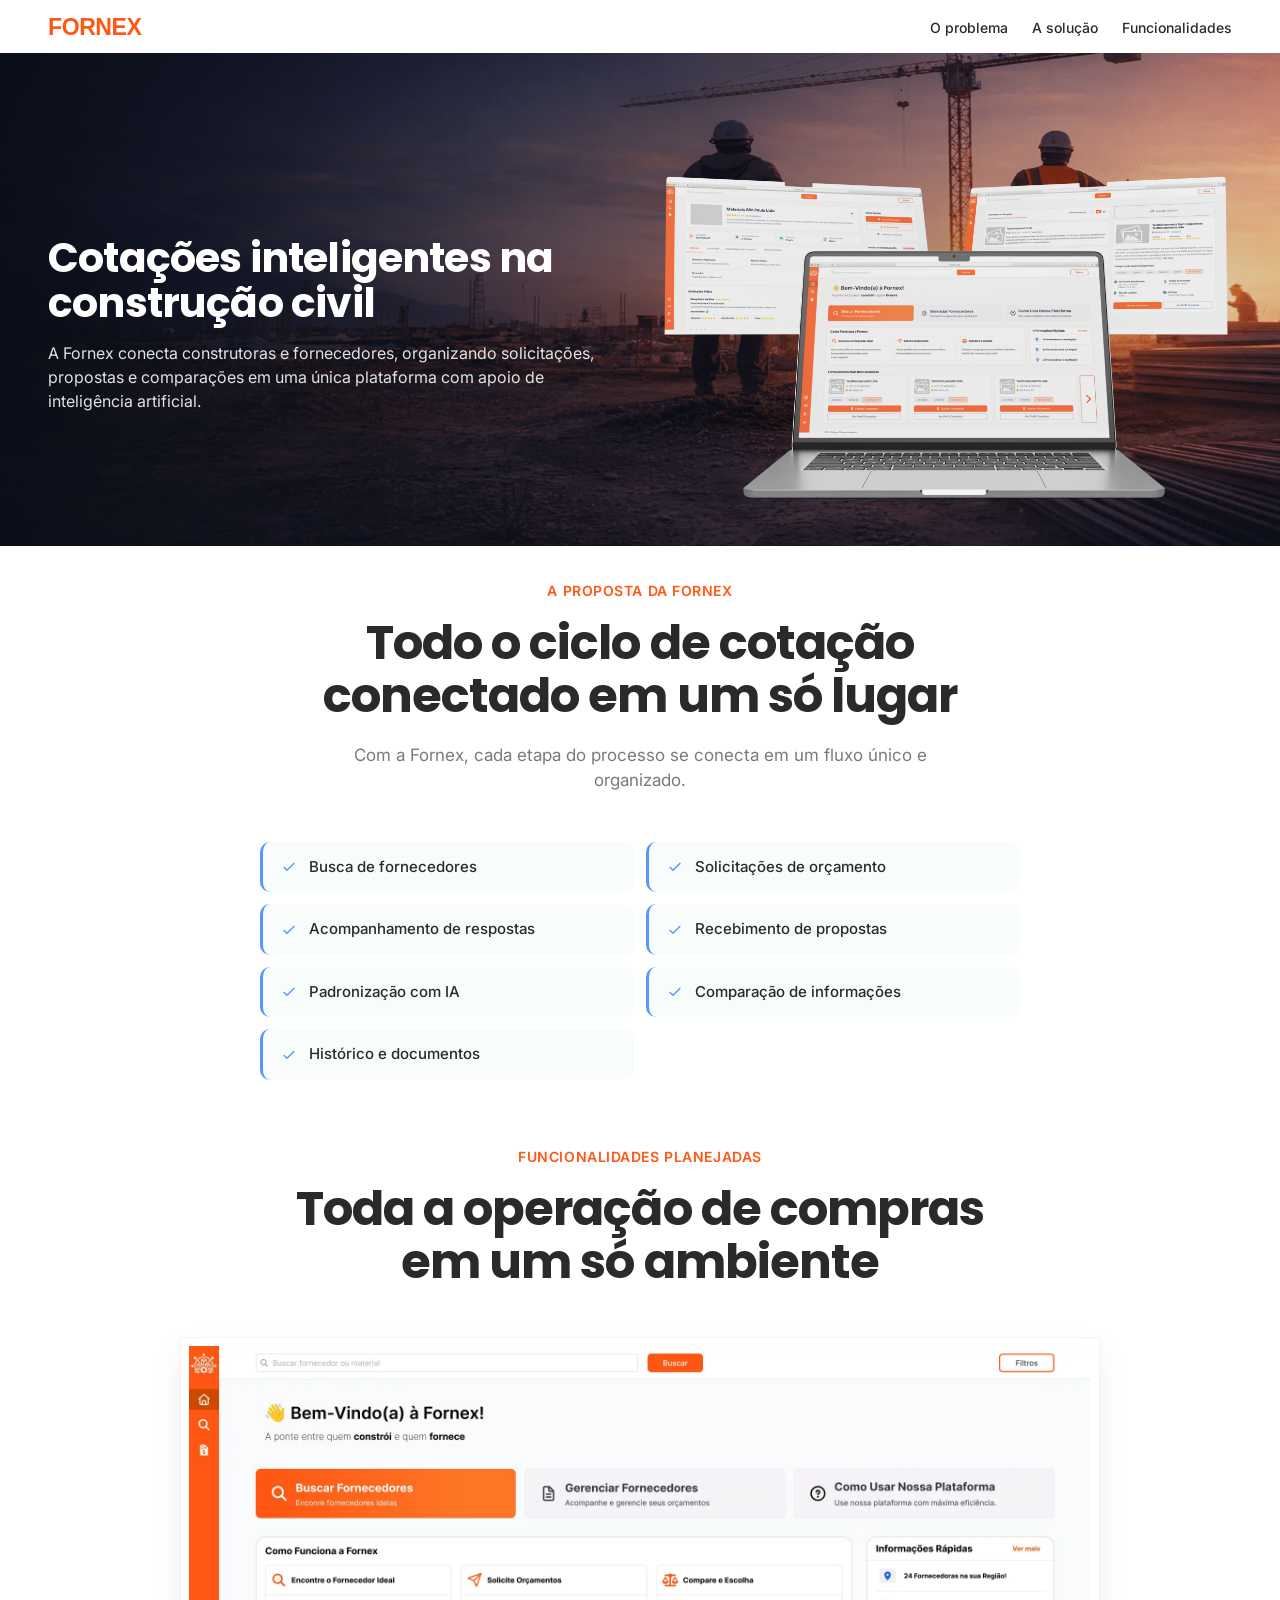
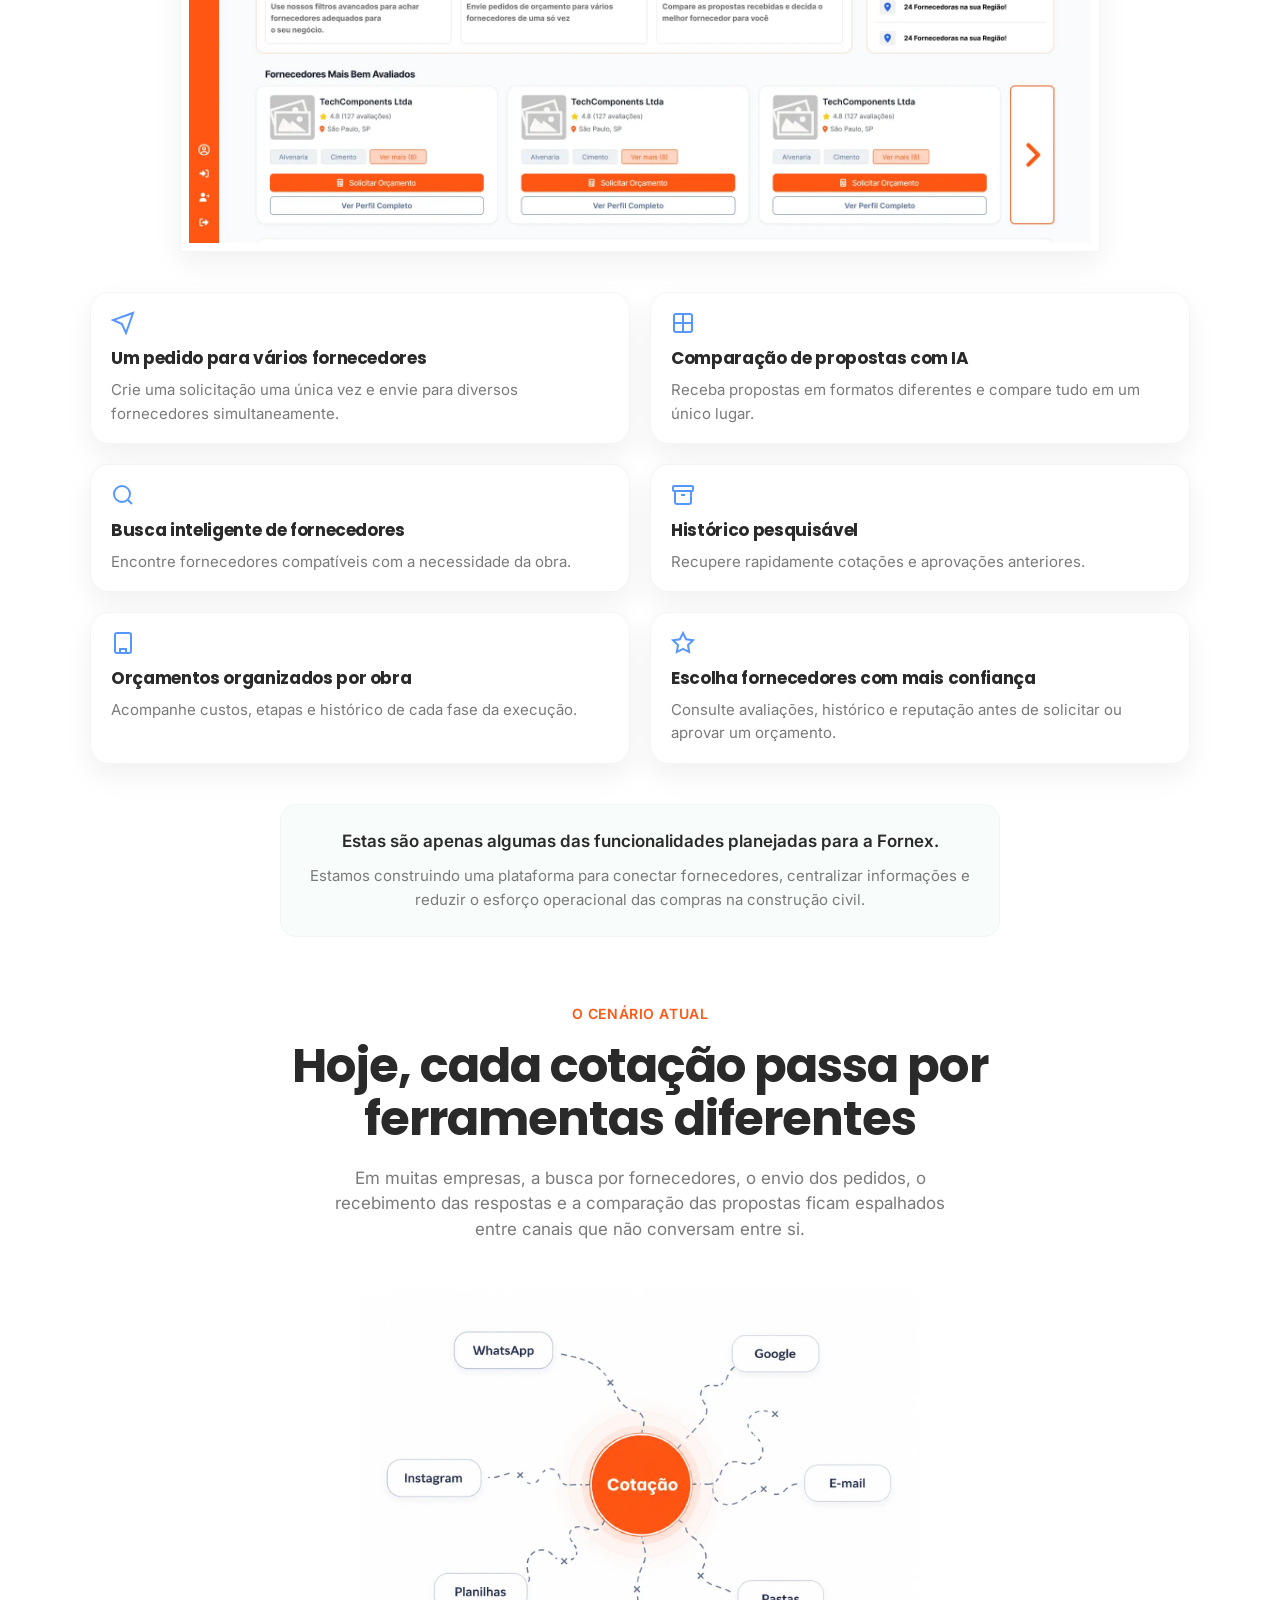
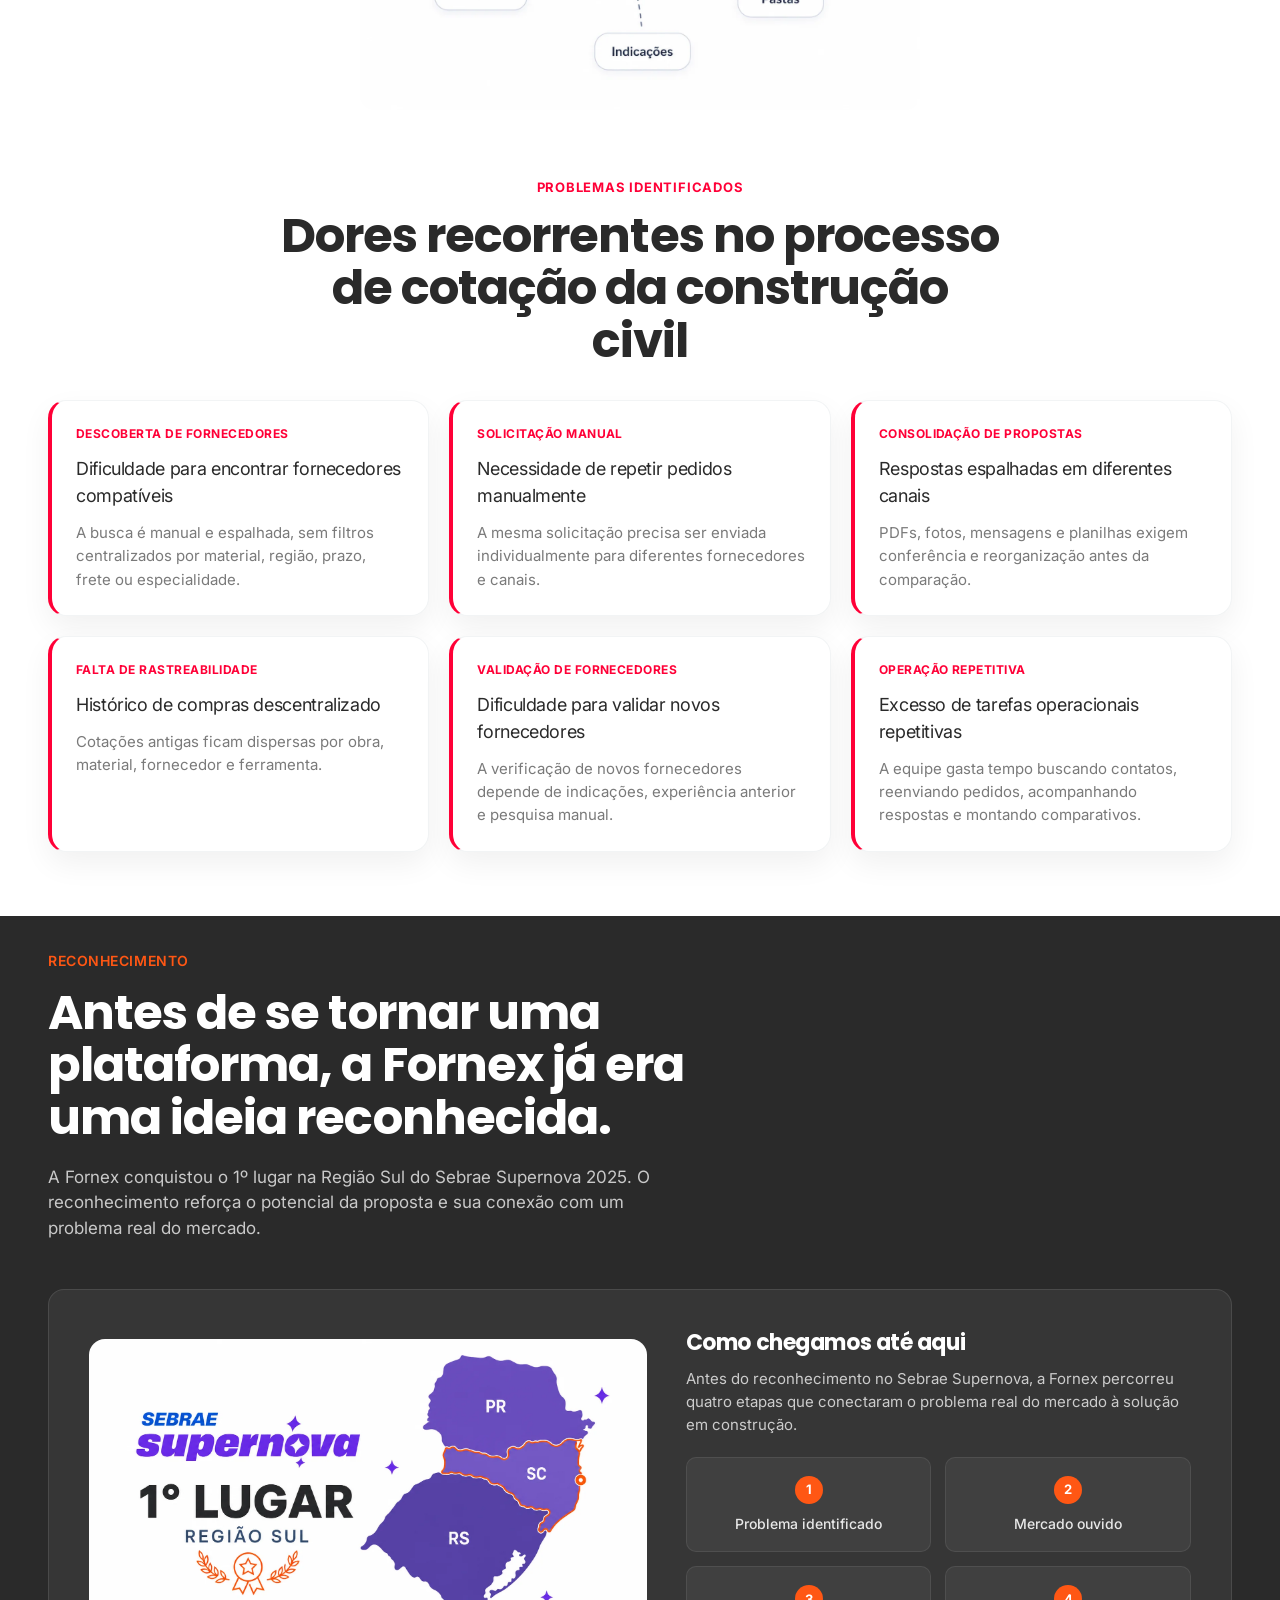
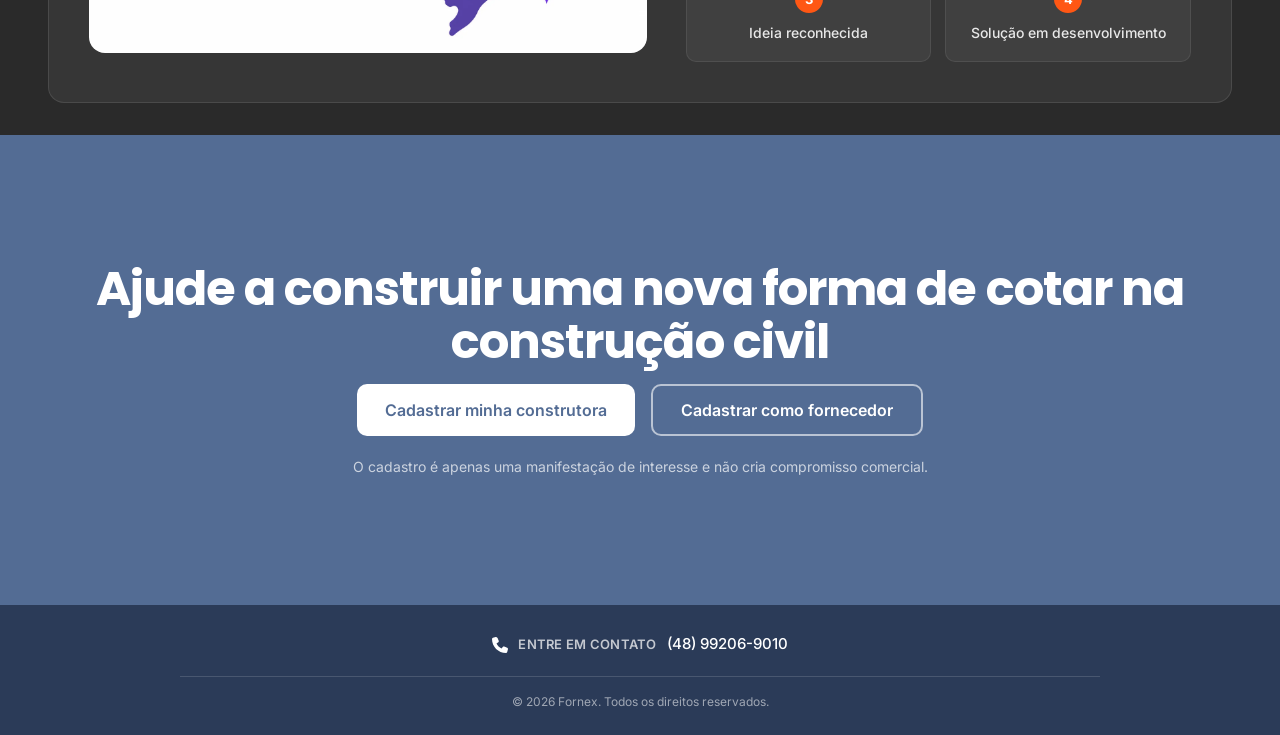
==== commit 1a535906: "new landing page (validation deleted)" ====
--- a/index.html
+++ b/index.html
@@ -34,7 +34,6 @@
           <li><a class="site-header__nav-link" href="#problema">O problema</a></li>
           <li><a class="site-header__nav-link" href="#solucao">A solução</a></li>
           <li><a class="site-header__nav-link" href="#funcionalidades">Funcionalidades</a></li>
-          <li><a class="site-header__nav-link" href="#validacao">Validação</a></li>
         </ul>
       </nav>
 
@@ -67,7 +66,6 @@
       <li><a class="mobile-menu__link" href="#problema">O problema</a></li>
       <li><a class="mobile-menu__link" href="#solucao">A solução</a></li>
       <li><a class="mobile-menu__link" href="#funcionalidades">Funcionalidades</a></li>
-        <li><a class="mobile-menu__link" href="#validacao">Validação</a></li>
       <li class="mobile-menu__section">
         <span class="mobile-menu__section-title">Cadastro</span>
       </li>
@@ -92,69 +90,6 @@
               alt="Interface da plataforma Fornex exibindo o fluxo de cotações" width="960" height="720"
               loading="eager">
           </div>
-        </div>
-      </div>
-    </section>
-
-    <!-- Problem -->
-    <div id="problema" class="section-anchor" aria-hidden="true"></div>
-    <section class="problem-section section" aria-labelledby="problem-title">
-      <div class="container">
-        <div class="section-heading section-heading--center reveal">
-          <span class="eyebrow">O cenário atual</span>
-          <h2 class="section-title" id="problem-title">Hoje, cada cotação passa por ferramentas diferentes</h2>
-          <p class="section-intro">Em muitas empresas, a busca por fornecedores, o envio dos pedidos, o recebimento das
-            respostas e a comparação das propostas ficam espalhados entre canais que não conversam entre si.</p>
-        </div>
-
-        <div class="problem-visual reveal">
-          <img src="shared/imgs/art_many_tools.webp"
-            alt="Diagrama do processo de cotação fragmentado entre WhatsApp, Google, Instagram, e-mail, planilhas, pastas e indicações"
-            class="problem-visual__image" width="640" height="640" loading="lazy">
-        </div>
-      </div>
-    </section>
-
-    <!-- Pain Points -->
-    <div id="problemas-identificados" class="section-anchor" aria-hidden="true"></div>
-    <section class="pain-points-section section" aria-labelledby="pain-points-title">
-      <div class="container">
-        <div class="pain-points-header reveal">
-          <span class="pain-points-header__eyebrow">Problemas identificados</span>
-          <h2 class="section-title" id="pain-points-title">Dores recorrentes no processo de cotação da construção civil</h2>
-        </div>
-
-        <div class="pain-points-grid" role="list" aria-label="Problemas identificados no processo de cotação">
-          <article class="pain-point-card reveal" tabindex="0" role="listitem">
-            <span class="pain-point-card__label">Descoberta de fornecedores</span>
-            <h3 class="pain-point-card__title">Dificuldade para encontrar fornecedores compatíveis</h3>
-            <p class="pain-point-card__text">A busca é manual e espalhada, sem filtros centralizados por material, região, prazo, frete ou especialidade.</p>
-          </article>
-          <article class="pain-point-card reveal" tabindex="0" role="listitem">
-            <span class="pain-point-card__label">Solicitação manual</span>
-            <h3 class="pain-point-card__title">Necessidade de repetir pedidos manualmente</h3>
-            <p class="pain-point-card__text">A mesma solicitação precisa ser enviada individualmente para diferentes fornecedores e canais.</p>
-          </article>
-          <article class="pain-point-card reveal" tabindex="0" role="listitem">
-            <span class="pain-point-card__label">Consolidação de propostas</span>
-            <h3 class="pain-point-card__title">Respostas espalhadas em diferentes canais</h3>
-            <p class="pain-point-card__text">PDFs, fotos, mensagens e planilhas exigem conferência e reorganização antes da comparação.</p>
-          </article>
-          <article class="pain-point-card reveal" tabindex="0" role="listitem">
-            <span class="pain-point-card__label">Falta de rastreabilidade</span>
-            <h3 class="pain-point-card__title">Histórico de compras descentralizado</h3>
-            <p class="pain-point-card__text">Cotações antigas ficam dispersas por obra, material, fornecedor e ferramenta.</p>
-          </article>
-          <article class="pain-point-card reveal" tabindex="0" role="listitem">
-            <span class="pain-point-card__label">Validação de fornecedores</span>
-            <h3 class="pain-point-card__title">Dificuldade para validar novos fornecedores</h3>
-            <p class="pain-point-card__text">A verificação de novos fornecedores depende de indicações, experiência anterior e pesquisa manual.</p>
-          </article>
-          <article class="pain-point-card reveal" tabindex="0" role="listitem">
-            <span class="pain-point-card__label">Operação repetitiva</span>
-            <h3 class="pain-point-card__title">Excesso de tarefas operacionais repetitivas</h3>
-            <p class="pain-point-card__text">A equipe gasta tempo buscando contatos, reenviando pedidos, acompanhando respostas e montando comparativos.</p>
-          </article>
         </div>
       </div>
     </section>
@@ -361,58 +296,66 @@
       </div>
     </section>
 
-    <!-- Validation -->
-    <div id="validacao" class="section-anchor" aria-hidden="true"></div>
-    <section class="validation-section section" aria-labelledby="validation-title">
+    <!-- Problem -->
+    <div id="problema" class="section-anchor" aria-hidden="true"></div>
+    <section class="problem-section section" aria-labelledby="problem-title">
       <div class="container">
         <div class="section-heading section-heading--center reveal">
-          <span class="eyebrow">Validação com o mercado</span>
-          <h2 class="section-title" id="validation-title">Conversamos com quem vive esse processo na prática</h2>
-          <p class="section-intro">A validação inicial reuniu construtoras, incorporadoras e profissionais envolvidos em compras e orçamentos para entender como buscam fornecedores, solicitam cotações e organizam as respostas.</p>
-        </div>
-
-        <div class="validation-journey reveal">
-          <div class="journey-step">
-            <span class="journey-step__number">1</span>
-            <p class="journey-step__text">Empresas e profissionais entrevistados</p>
-          </div>
-          <div class="journey-step">
-            <span class="journey-step__number">2</span>
-            <p class="journey-step__text">Dores recorrentes surgindo de diferentes rotinas</p>
-          </div>
-          <div class="journey-step">
-            <span class="journey-step__number">3</span>
-            <p class="journey-step__text">Dores convergindo para um único fluxo fragmentado</p>
-          </div>
-          <div class="journey-step">
-            <span class="journey-step__number">4</span>
-            <p class="journey-step__text">Princípios da Fornex conectados às dores identificadas</p>
-          </div>
-        </div>
-
-        <p class="reveal" style="text-align:center; font-weight:600; margin-bottom:8px;">Entre as empresas entrevistadas estão:</p>
-        <div class="companies-list reveal">
-          <span class="companies-list__item">CMS Construtora</span>
-          <span class="companies-list__item">Aquino Incorporações</span>
-          <span class="companies-list__item">HE Martins</span>
-          <span class="companies-list__item">RC Negócios Imobiliários</span>
-          <span class="companies-list__item">RC Engenharia</span>
-          <span class="companies-list__item">Haka Construtora</span>
-        </div>
-
-        <p class="validation-note reveal">A validação apresentada considera entrevistas com construtoras. A validação com fornecedores ainda deve ser tratada como uma próxima etapa.</p>
-
-        <ul class="findings-list reveal">
-          <li class="findings-list__item">A busca acontece em Google, Instagram, WhatsApp, indicações, contatos antigos e feiras.</li>
-          <li class="findings-list__item">As empresas costumam solicitar de 3 a 6 orçamentos por material ou serviço.</li>
-          <li class="findings-list__item">O envio da mesma solicitação é repetitivo e o acompanhamento das respostas é manual.</li>
-          <li class="findings-list__item">As propostas chegam em PDF, foto, print, mensagem e planilha.</li>
-          <li class="findings-list__item">A comparação depende de Excel, Notion, pastas e outros controles próprios.</li>
-          <li class="findings-list__item">Perda de planilhas, informações incompletas e propostas fora de ordem geram retrabalho.</li>
-          <li class="findings-list__item">A confiabilidade de novos fornecedores exige pesquisa adicional.</li>
-        </ul>
-
-        <blockquote class="validation-quote reveal">Conversamos com o mercado antes de construir a solução. O problema não está apenas em encontrar fornecedores, mas em gerenciar todo o ciclo de cotação de forma organizada, confiável e eficiente.</blockquote>
+          <span class="eyebrow">O cenário atual</span>
+          <h2 class="section-title" id="problem-title">Hoje, cada cotação passa por ferramentas diferentes</h2>
+          <p class="section-intro">Em muitas empresas, a busca por fornecedores, o envio dos pedidos, o recebimento das
+            respostas e a comparação das propostas ficam espalhados entre canais que não conversam entre si.</p>
+        </div>
+
+        <div class="problem-visual reveal">
+          <img src="shared/imgs/art_many_tools.webp"
+            alt="Diagrama do processo de cotação fragmentado entre WhatsApp, Google, Instagram, e-mail, planilhas, pastas e indicações"
+            class="problem-visual__image" width="640" height="640" loading="lazy">
+        </div>
+      </div>
+    </section>
+
+    <!-- Pain Points -->
+    <div id="problemas-identificados" class="section-anchor" aria-hidden="true"></div>
+    <section class="pain-points-section section" aria-labelledby="pain-points-title">
+      <div class="container">
+        <div class="pain-points-header reveal">
+          <span class="pain-points-header__eyebrow">Problemas identificados</span>
+          <h2 class="section-title" id="pain-points-title">Dores recorrentes no processo de cotação da construção civil</h2>
+        </div>
+
+        <div class="pain-points-grid" role="list" aria-label="Problemas identificados no processo de cotação">
+          <article class="pain-point-card reveal" tabindex="0" role="listitem">
+            <span class="pain-point-card__label">Descoberta de fornecedores</span>
+            <h3 class="pain-point-card__title">Dificuldade para encontrar fornecedores compatíveis</h3>
+            <p class="pain-point-card__text">A busca é manual e espalhada, sem filtros centralizados por material, região, prazo, frete ou especialidade.</p>
+          </article>
+          <article class="pain-point-card reveal" tabindex="0" role="listitem">
+            <span class="pain-point-card__label">Solicitação manual</span>
+            <h3 class="pain-point-card__title">Necessidade de repetir pedidos manualmente</h3>
+            <p class="pain-point-card__text">A mesma solicitação precisa ser enviada individualmente para diferentes fornecedores e canais.</p>
+          </article>
+          <article class="pain-point-card reveal" tabindex="0" role="listitem">
+            <span class="pain-point-card__label">Consolidação de propostas</span>
+            <h3 class="pain-point-card__title">Respostas espalhadas em diferentes canais</h3>
+            <p class="pain-point-card__text">PDFs, fotos, mensagens e planilhas exigem conferência e reorganização antes da comparação.</p>
+          </article>
+          <article class="pain-point-card reveal" tabindex="0" role="listitem">
+            <span class="pain-point-card__label">Falta de rastreabilidade</span>
+            <h3 class="pain-point-card__title">Histórico de compras descentralizado</h3>
+            <p class="pain-point-card__text">Cotações antigas ficam dispersas por obra, material, fornecedor e ferramenta.</p>
+          </article>
+          <article class="pain-point-card reveal" tabindex="0" role="listitem">
+            <span class="pain-point-card__label">Validação de fornecedores</span>
+            <h3 class="pain-point-card__title">Dificuldade para validar novos fornecedores</h3>
+            <p class="pain-point-card__text">A verificação de novos fornecedores depende de indicações, experiência anterior e pesquisa manual.</p>
+          </article>
+          <article class="pain-point-card reveal" tabindex="0" role="listitem">
+            <span class="pain-point-card__label">Operação repetitiva</span>
+            <h3 class="pain-point-card__title">Excesso de tarefas operacionais repetitivas</h3>
+            <p class="pain-point-card__text">A equipe gasta tempo buscando contatos, reenviando pedidos, acompanhando respostas e montando comparativos.</p>
+          </article>
+        </div>
       </div>
     </section>
 
@@ -468,7 +411,6 @@
     <section class="final-cta-section section" aria-labelledby="final-cta-title">
       <div class="container reveal">
         <h2 class="section-title" id="final-cta-title">Ajude a construir uma nova forma de cotar na construção civil</h2>
-        <p class="section-intro">Registre seu interesse e acompanhe a evolução da Fornex desde as primeiras etapas.</p>
         <div class="btn-group btn-group--stack">
           <a class="btn btn-primary"
             href="https://docs.google.com/forms/d/1KFNcURXurGxkmOmbZhcmV2wtgbuQHsO9CJBOqynQ75Y/viewform"
@@ -483,44 +425,17 @@
   </main>
 
   <footer class="footer" id="rodape">
-    <div class="footer-top">
-      <div class="footer-container">
-        <div class="footer-brand">
-          <img src="shared/imgs/logo.svg" alt="Fornex" class="footer-logo" width="160" height="40">
-          <p class="footer-description">Plataforma em desenvolvimento para centralizar busca, envio e organização de cotações na construção civil.</p>
-          <div class="footer-info">
-            <div class="footer-info-item">
-              <svg width="16" height="16" viewBox="0 0 384 512" fill="currentColor" aria-hidden="true"><path d="M215.7 499.2C267 435 384 279.4 384 192C384 86 298 0 192 0S0 86 0 192c0 87.4 117 243 168.3 307.2c12.3 15.3 35.1 15.3 47.4 0zM192 128a64 64 0 1 1 0 128 64 64 0 1 1 0-128z"/></svg>
-              <span>Brasil</span>
-            </div>
-          </div>
-        </div>
-
-        <div class="footer-links">
-          <h3 class="footer-section-title">Links úteis</h3>
-          <ul class="footer-list">
-            <li><a href="#inicio"><svg width="16" height="16" viewBox="0 0 576 512" fill="currentColor" aria-hidden="true"><path d="M575.8 255.5c0 18-15 32.1-32 32.1h-32l.7 160.2c0 2.7-.2 5.4-.5 8.1V472c0 22.1-17.9 40-40 40H456c-1.1 0-2.2 0-3.3-.1c-1.4 .1-2.8 .1-4.2 .1H416 392c-22.1 0-40-17.9-40-40V448 384c0-17.7-14.3-32-32-32H256c-17.7 0-32 14.3-32 32v64 24c0 22.1-17.9 40-40 40H160 128.1c-1.5 0-3-.1-4.5-.2c-1.2 .1-2.4 .2-3.6 .2H104c-22.1 0-40-17.9-40-40V360c0-.9 0-1.9 .1-2.8V287.6H32c-18 0-32-14-32-32.1c0-9 3-17 10-24L266.4 8c7-7 15-8 22-8s15 2 21 7L564.8 231.5c8 7 12 15 11 24z"/></svg> Página inicial</a></li>
-            <li><a href="#problema"><svg width="16" height="16" viewBox="0 0 512 512" fill="currentColor" aria-hidden="true"><path d="M256 512A256 256 0 1 0 256 0a256 256 0 1 0 0 512zM216 336h24V272H216c-13.3 0-24-10.7-24-24s10.7-24 24-24h48c13.3 0 24 10.7 24 24v88h8c13.3 0 24 10.7 24 24s-10.7 24-24 24H216c-13.3 0-24-10.7-24-24s10.7-24 24-24zm40-208a32 32 0 1 1 0 64 32 32 0 1 1 0-64z"/></svg> O problema</a></li>
-            <li><a href="#solucao"><svg width="16" height="16" viewBox="0 0 512 512" fill="currentColor" aria-hidden="true"><path d="M463.5 0c4.6 0 8.9 2.3 11.4 6.1l29.6 47L498 6.3c2.6-3.9 6.9-6.3 11.5-6.3H524c13.3 0 24 10.7 24 24v464c0 13.3-10.7 24-24 24H388c-11.5 0-22.1-6.2-27.7-16.1l-32-58.1-32 58.1c-5.6 9.9-16.2 16.1-27.7 16.1H256c-13.3 0-24-10.7-24-24V24c0-13.3 10.7-24 24-24h56.5c4.6 0 8.9 2.3 11.4 6.1l29.6 47 29.6-47c2.5-3.8 6.8-6.1 11.4-6.1H463.5z"/></svg> A solução</a></li>
-            <li><a href="#funcionalidades"><svg width="16" height="16" viewBox="0 0 512 512" fill="currentColor" aria-hidden="true"><path d="M495.9 166.6c3.2 8.7 5 18.4 5 28.7c0 38.7-27.5 71-64 78.4V480c0 17.7-14.3 32-32 32H112c-17.7 0-32-14.3-32-32V273.1c-36.5-7.4-64-39.7-64-78.4c0-10.3 1.8-20 5-28.7L48.6 35.4C55.3 14.3 74.9 0 97.2 0H414.8c22.3 0 41.9 14.3 48.6 35.4L495.9 166.6zM111.6 64h288.8L384 160H128L111.6 64z"/></svg> Funcionalidades</a></li>
-            <li><a href="#validacao"><svg width="16" height="16" viewBox="0 0 512 512" fill="currentColor" aria-hidden="true"><path d="M256 512A256 256 0 1 0 256 0a256 256 0 1 0 0 512zm57.4-338.3c9.8 8.8 10.7 23.9 1.9 33.7L247 312.4c-4.8 5.4-11.7 8.5-18.9 8.5s-14.1-3.1-18.9-8.5l-56-62.8c-8.8-9.8-8-24.9 1.9-33.7s24.9-8 33.7 1.9l37.1 41.6 99.6-110.5c8.8-9.8 23.9-10.7 33.7-1.9z"/></svg> Validação</a></li>
-          </ul>
-        </div>
-
-        <div class="footer-support">
-          <h3 class="footer-section-title">Entre em contato</h3>
-          <ul class="footer-list">
-            <li><a href="tel:+5548992069010"><svg width="16" height="16" viewBox="0 0 512 512" fill="currentColor" aria-hidden="true"><path d="M164.9 24.6c-7.7-18.6-28-28.5-47.4-23.2l-88 24C12.1 30.2 0 46 0 64C0 311.4 200.6 512 448 512c18 0 33.8-12.1 38.6-29.5l24-88c5.3-19.4-4.6-39.7-23.2-47.4l-96.4-40.1c-16.3-6.8-35.2-2.1-46.3 11.6L304.7 368C234.3 334.7 177.3 277.7 144 207.3L203.3 167c13.7-11.2 18.4-30 11.6-46.3l-40.1-96.4z"/></svg> (48) 99206-9010</a></li>
-          </ul>
-        </div>
-      </div>
-    </div>
-
-    <div class="footer-bottom">
-      <div class="footer-container">
-        <p class="footer-copyright"></p>
-        <p class="footer-tagline">Organizando o ciclo de cotação na construção civil.</p>
-      </div>
+    <div class="footer-inner">
+      <div class="footer-main">
+        <a class="footer-contact" href="tel:+5548992069010">
+          <svg width="16" height="16" viewBox="0 0 512 512" fill="currentColor" aria-hidden="true"><path d="M164.9 24.6c-7.7-18.6-28-28.5-47.4-23.2l-88 24C12.1 30.2 0 46 0 64C0 311.4 200.6 512 448 512c18 0 33.8-12.1 38.6-29.5l24-88c5.3-19.4-4.6-39.7-23.2-47.4l-96.4-40.1c-16.3-6.8-35.2-2.1-46.3 11.6L304.7 368C234.3 334.7 177.3 277.7 144 207.3L203.3 167c13.7-11.2 18.4-30 11.6-46.3l-40.1-96.4z"/></svg>
+          <span class="footer-contact__label">Entre em contato</span>
+          <span class="footer-contact__phone">(48) 99206-9010</span>
+        </a>
+      </div>
+
+      <div class="footer-divider" aria-hidden="true"></div>
+      <p class="footer-copyright"></p>
     </div>
   </footer>
 
--- a/shared/css/style.css
+++ b/shared/css/style.css
@@ -23,8 +23,8 @@
   --radius-card: 18px;
   --shadow-card: 0 12px 30px rgba(0, 0, 0, 0.06);
   --shadow-hover: 0 18px 40px rgba(42, 42, 42, 0.1);
-  --section-padding-desktop: clamp(48px, 5vw, 70px);
-  --section-padding-mobile: 32px;
+  --section-padding-desktop: clamp(24px, 2.5vw, 35px);
+  --section-padding-mobile: 16px;
   --container-padding-desktop: 48px;
   --container-padding-tablet: 32px;
   --container-padding-mobile: 20px;
--- a/shared/css/sections.css
+++ b/shared/css/sections.css
@@ -126,6 +126,13 @@
 /* Pain Points */
 .pain-points-section {
   background: var(--color-white);
+  padding-bottom: calc(var(--section-padding-mobile) * 2);
+}
+
+@media (min-width: 1024px) {
+  .pain-points-section {
+    padding-bottom: calc(var(--section-padding-desktop) * 2);
+  }
 }
 
 .pain-points-header {
@@ -782,6 +789,15 @@
   background: var(--color-secondary);
   color: var(--color-white);
   text-align: center;
+  padding-top: calc(var(--section-padding-mobile) * 4);
+  padding-bottom: calc(var(--section-padding-mobile) * 4);
+}
+
+@media (min-width: 1024px) {
+  .final-cta-section {
+    padding-top: calc(var(--section-padding-desktop) * 4);
+    padding-bottom: calc(var(--section-padding-desktop) * 4);
+  }
 }
 
 .final-cta-section .section-title {
--- a/shared/css/footer.css
+++ b/shared/css/footer.css
@@ -1,153 +1,75 @@
 .footer {
+  background-color: #2b3b58;
   color: #ffffff;
 }
 
-.footer-top {
-  background-color: #2b3b58;
-  padding: 32px 20px;
+.footer-inner {
+  max-width: 960px;
+  margin: 0 auto;
+  padding: 28px 20px 24px;
 }
 
-.footer-container {
-  max-width: 1200px;
-  margin: 0 auto;
-  display: grid;
-  grid-template-columns: 2fr 1fr 1fr;
-  gap: 40px;
+.footer-main {
+  display: flex;
+  align-items: center;
+  justify-content: center;
 }
 
-.footer-brand {
-  display: flex;
-  flex-direction: column;
-  gap: 12px;
+.footer-contact {
+  display: inline-flex;
+  align-items: center;
+  gap: 10px;
+  color: #ffffff;
+  text-decoration: none;
+  transition: opacity 0.2s ease;
 }
 
-.footer-logo {
-  width: 120px;
-  height: auto;
-  filter: brightness(0) invert(1);
+.footer-contact:hover,
+.footer-contact:focus-visible {
+  opacity: 0.85;
 }
 
-.footer-description {
-  font-size: 13px;
-  line-height: 1.55;
-  color: #ffffff;
-  margin: 0;
-  max-width: 320px;
+.footer-contact svg {
+  flex-shrink: 0;
 }
 
-.footer-info {
-  display: flex;
-  flex-direction: column;
-  gap: 8px;
+.footer-contact__label {
+  font-size: 0.8125rem;
+  font-weight: 600;
+  letter-spacing: 0.02em;
+  text-transform: uppercase;
+  color: rgba(255, 255, 255, 0.72);
 }
 
-.footer-info-item {
-  display: flex;
-  align-items: center;
-  gap: 8px;
-  font-size: 13px;
-  color: #ffffff;
+.footer-contact__phone {
+  font-size: 0.9375rem;
+  font-weight: 500;
 }
 
-.footer-info-item svg {
-  flex-shrink: 0;
-  color: #ff5714;
+.footer-divider {
+  height: 1px;
+  margin: 20px 0 16px;
+  background: rgba(255, 255, 255, 0.14);
 }
 
-.footer-section-title {
-  color: #ff5714;
-  font-size: 14px;
-  font-weight: 600;
-  margin: 0 0 12px 0;
-  font-family: var(--font-heading);
-}
-
-.footer-list {
-  list-style: none;
-  padding: 0;
+.footer-copyright {
   margin: 0;
-  display: flex;
-  flex-direction: column;
-  gap: 10px;
-}
-
-.footer-list a {
-  color: #ffffff;
-  text-decoration: none;
-  font-size: 13px;
-  display: flex;
-  align-items: center;
-  gap: 8px;
-  transition: color 0.3s ease;
-}
-
-.footer-list a:hover,
-.footer-list a:focus-visible {
-  color: #ff5714;
-}
-
-.footer-list a svg {
-  flex-shrink: 0;
-  color: #ff5714;
-}
-
-.footer-bottom {
-  background-color: #20304c;
-  padding: 16px 20px;
+  font-size: 0.75rem;
+  color: rgba(255, 255, 255, 0.55);
   text-align: center;
 }
 
-.footer-bottom .footer-container {
-  display: block;
-}
-
-.footer-copyright {
-  font-size: 12px;
-  color: #ffffff;
-  margin: 0 0 4px 0;
-}
-
-.footer-tagline {
-  font-size: 11px;
-  color: #b8bfc9;
-  margin: 0;
-}
-
-@media (max-width: 992px) {
-  .footer-container {
-    grid-template-columns: 1fr 1fr;
-    gap: 32px;
+@media (max-width: 640px) {
+  .footer-inner {
+    padding: 24px 20px 20px;
   }
 
-  .footer-brand {
-    grid-column: 1 / -1;
+  .footer-contact {
+    flex-wrap: wrap;
+    justify-content: center;
+  }
+
+  .footer-divider {
+    margin: 18px 0 14px;
   }
 }
-
-@media (max-width: 576px) {
-  .footer-top {
-    padding: 28px 20px;
-  }
-
-  .footer-container {
-    grid-template-columns: 1fr;
-    gap: 28px;
-  }
-
-  .footer-logo {
-    width: 108px;
-  }
-
-  .footer-description {
-    font-size: 12px;
-  }
-
-  .footer-bottom {
-    padding: 14px 16px;
-  }
-
-  .footer-copyright,
-  .footer-tagline {
-    font-size: 11px;
-  }
-}
